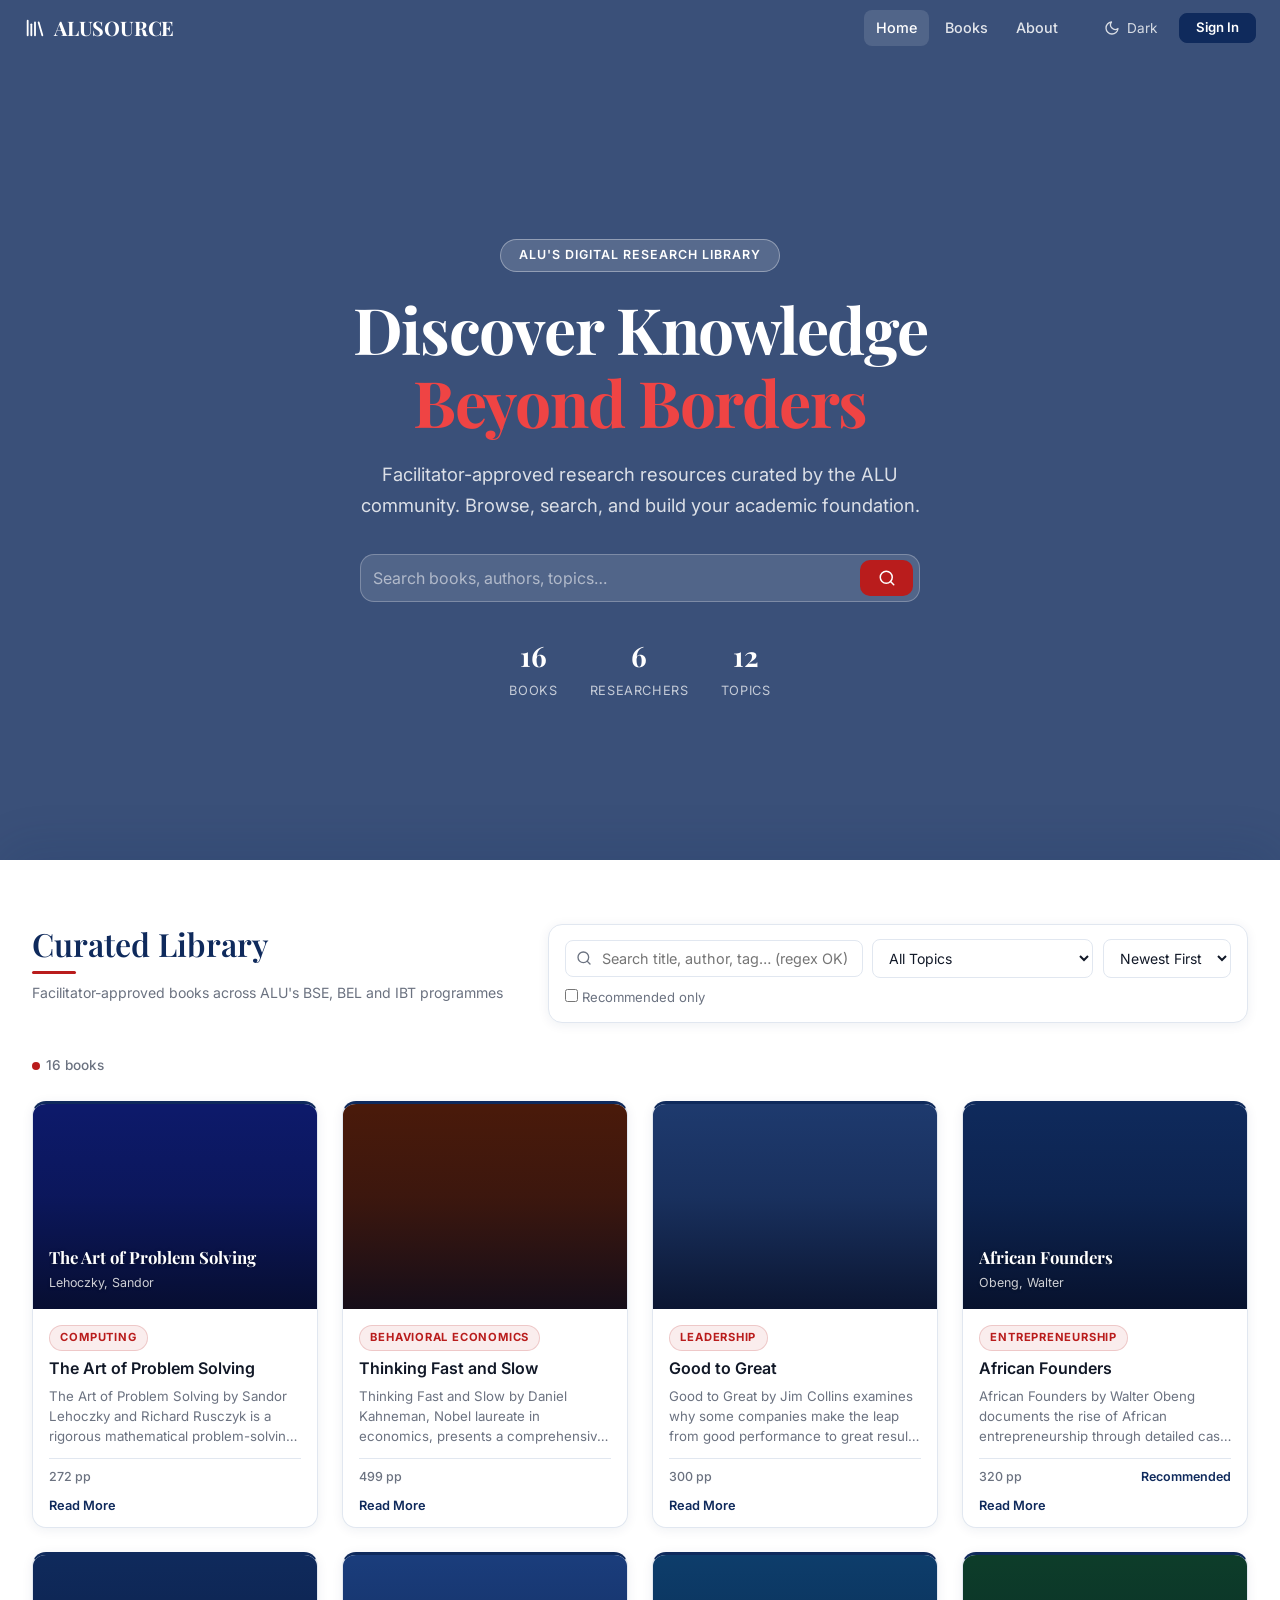
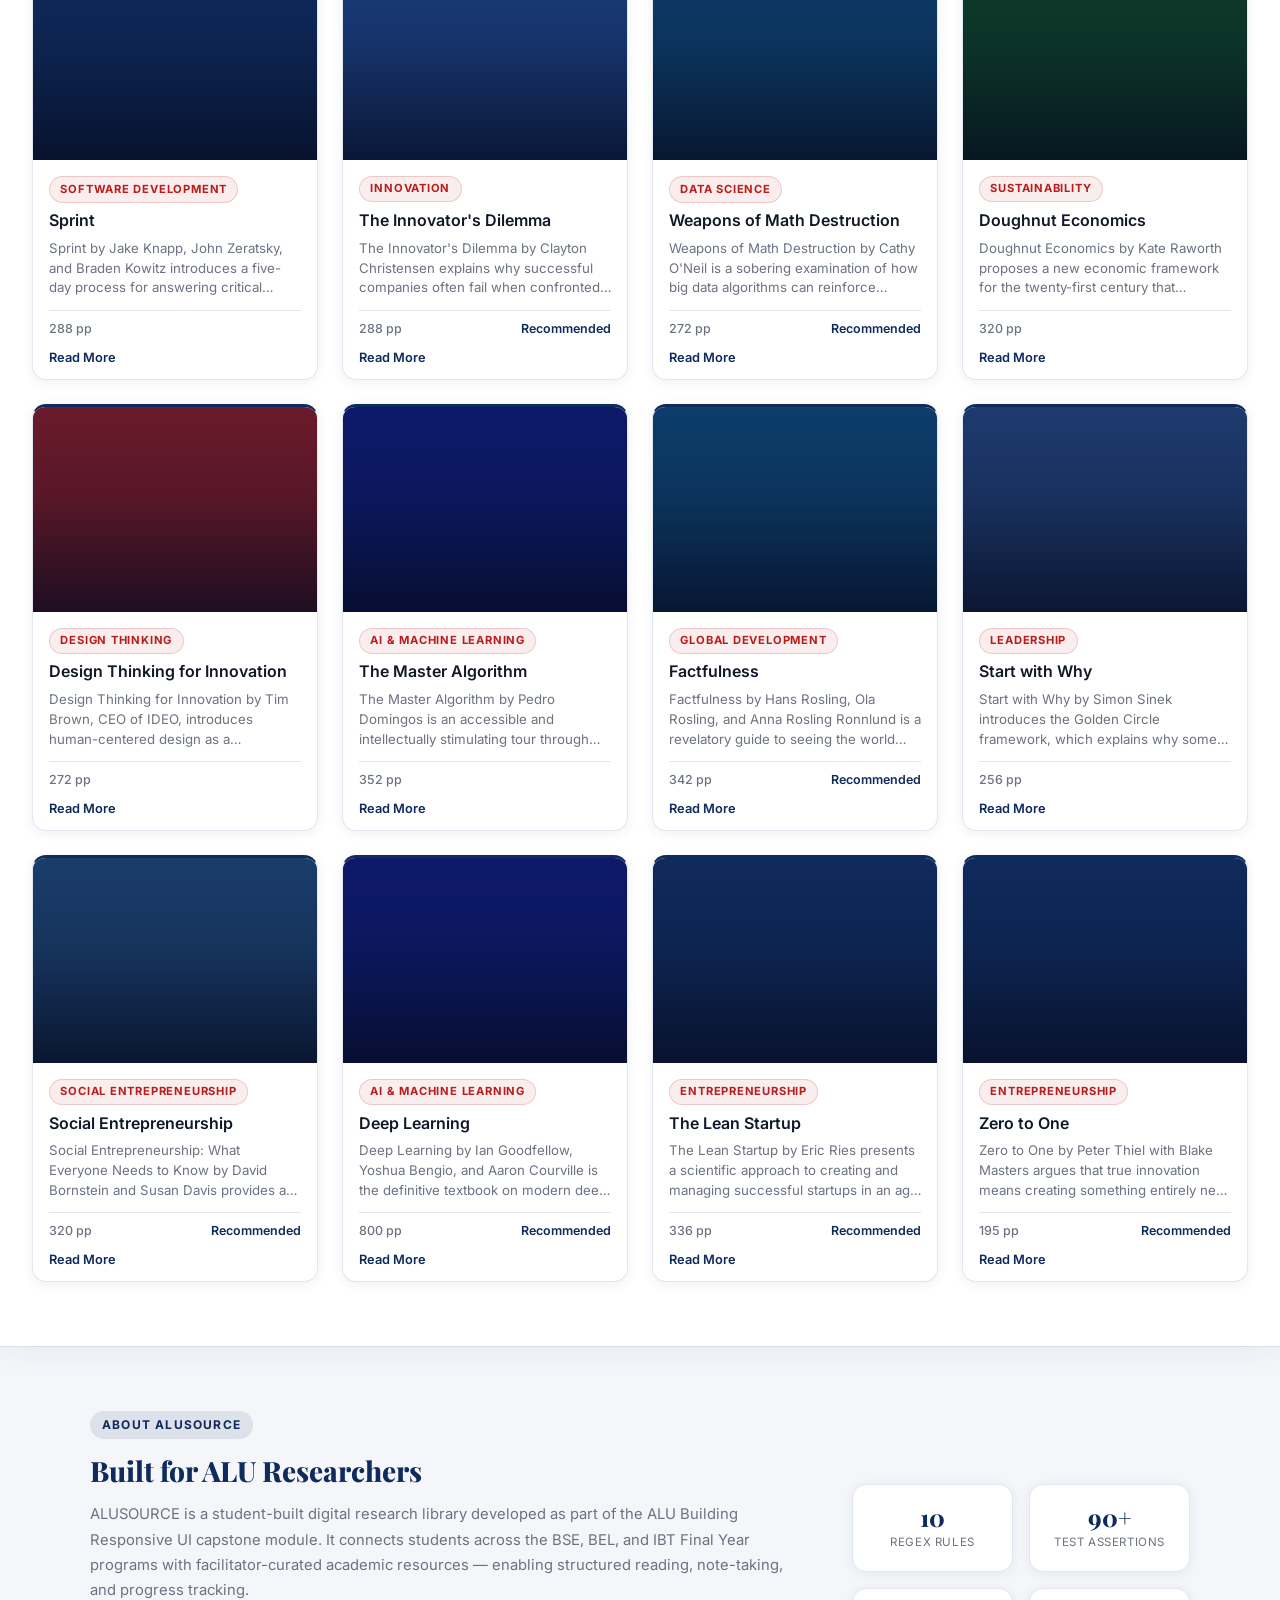
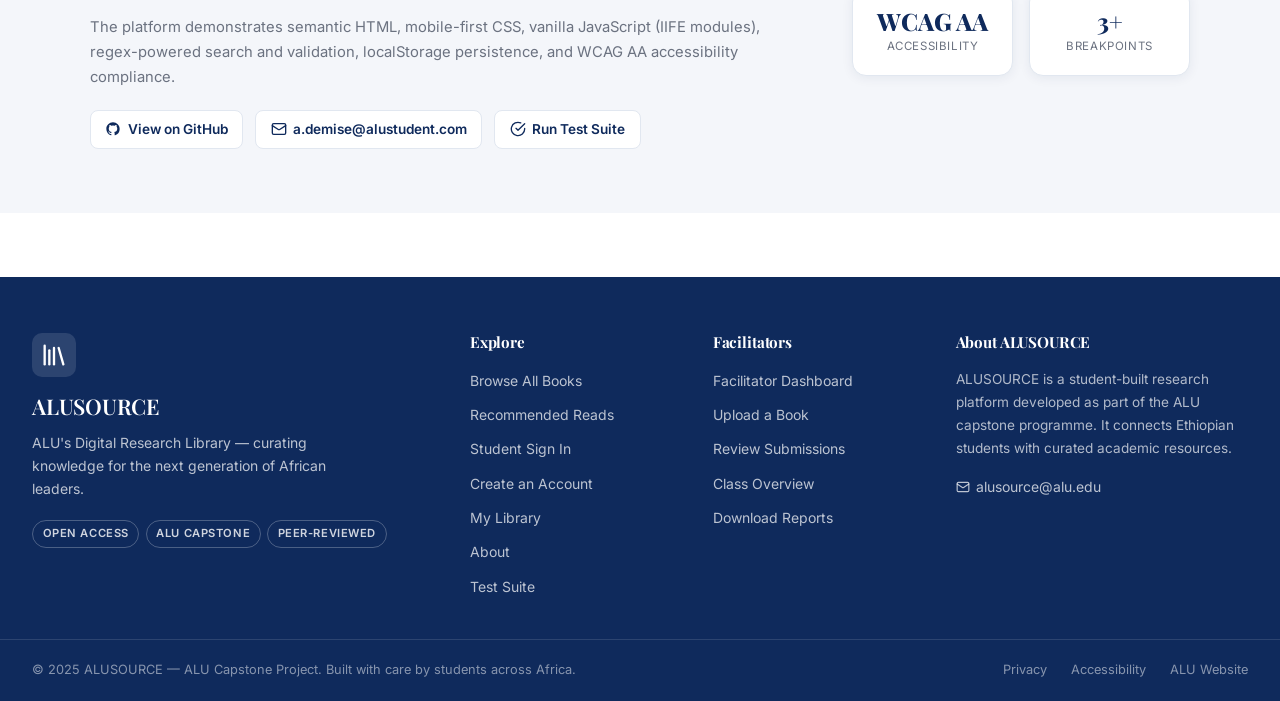
==== index.html @ d805df01 "Enhance catalog section and dashboard functionality - Updated catalog section with a new subtitle fo" ====
<!DOCTYPE html>
<html lang="en">
<head>
  <meta charset="UTF-8" />
  <meta name="viewport" content="width=device-width, initial-scale=1.0" />
  <title>ALUSOURCE — ALU's Digital Research Library</title>
  <meta name="description" content="Explore peer-reviewed and facilitator-approved research resources curated by ALU students." />
  <script>(function(){var t=localStorage.getItem('alu:theme')||'light';document.documentElement.setAttribute('data-theme',t);})()</script>
  <link rel="preconnect" href="https://fonts.googleapis.com" />
  <link rel="preconnect" href="https://fonts.gstatic.com" crossorigin />
  <link href="https://fonts.googleapis.com/css2?family=Inter:wght@400;500;600;700;800&family=Playfair+Display:wght@700;800&display=swap" rel="stylesheet" />
  <link rel="stylesheet" href="styles/main.css" />
</head>
<body>

  <a href="#main-content" class="skip-link">Skip to main content</a>
  <div role="status" aria-live="polite" aria-atomic="true" class="sr-only" id="live-polite"></div>

  <!-- ── Navigation ─────────────────────────────────────────── -->
  <nav class="site-nav site-nav--transparent" id="site-nav" aria-label="Main navigation">
    <a href="index.html" class="site-nav__logo" aria-label="ALUSOURCE home">
      <svg width="22" height="22" viewBox="0 0 24 24" fill="none" stroke="currentColor"
           stroke-width="2" stroke-linecap="round" stroke-linejoin="round" aria-hidden="true">
        <path d="m16 6 4 14"/><path d="M12 6v14"/><path d="M8 8v12"/><path d="M4 4v16"/>
      </svg>
      <span class="site-nav__logo-text">ALUSOURCE</span>
    </a>

    <div class="site-nav__links" id="nav-links">
      <a href="index.html" class="site-nav__link site-nav__link--active">Home</a>
      <a href="#catalog"   class="site-nav__link">Books</a>
      <a href="#about"     class="site-nav__link">About</a>
    </div>

    <div class="site-nav__cta" style="display:flex;align-items:center;gap:.75rem">
      <button class="theme-toggle" aria-label="Toggle theme" aria-pressed="false">
        <svg class="theme-toggle__icon" viewBox="0 0 24 24" fill="none" stroke="currentColor"
             stroke-width="2" stroke-linecap="round" stroke-linejoin="round" aria-hidden="true">
          <path d="M21 12.79A9 9 0 1 1 11.21 3 7 7 0 0 0 21 12.79z"/>
        </svg>
        <span class="theme-toggle__label">Dark</span>
      </button>
      <!-- Logged-out state -->
      <a href="login.html" class="btn btn--primary btn--sm" id="nav-signin-btn">Sign In</a>
      <!-- Logged-in state (hidden until session detected) -->
      <div class="nav-user-pill" id="nav-user-pill" hidden>
        <span class="nav-user-pill__avatar" id="nav-user-avatar" aria-hidden="true"></span>
        <span class="nav-user-pill__name" id="nav-user-name"></span>
        <a href="dashboard.html" class="btn btn--accent btn--sm">Dashboard</a>
      </div>
    </div>

    <button class="site-nav__hamburger" id="nav-toggle"
            aria-label="Toggle navigation" aria-expanded="false" aria-controls="nav-links">
      <span></span><span></span><span></span>
    </button>
  </nav>

  <!-- ── Hero ────────────────────────────────────────────────── -->
  <section class="hero"
           style="background-image:url('https://images.unsplash.com/photo-1481627834876-b7833e8f5570?auto=format&fit=crop&w=1920&q=80')"
           aria-labelledby="hero-title">
    <div class="hero__overlay"></div>
    <div class="hero__content">
      <span class="hero__badge">ALU's Digital Research Library</span>
      <h1 class="hero__title" id="hero-title">
        Discover Knowledge<br /><span>Beyond Borders</span>
      </h1>
      <p class="hero__subtitle">
        Facilitator-approved research resources curated by the ALU community.
        Browse, search, and build your academic foundation.
      </p>
      <div class="hero__search" role="search" aria-label="Search the library">
        <input type="text" class="hero__search-input" id="hero-search"
               placeholder="Search books, authors, topics…"
               autocomplete="off" aria-label="Search books" />
        <button class="hero__search-btn" id="hero-search-btn" type="button" aria-label="Submit search">
          <svg width="18" height="18" viewBox="0 0 24 24" fill="none" stroke="currentColor"
               stroke-width="2" stroke-linecap="round" stroke-linejoin="round" aria-hidden="true">
            <circle cx="11" cy="11" r="8"/><path d="m21 21-4.3-4.3"/>
          </svg>
        </button>
      </div>
      <div class="hero__stats" aria-live="polite">
        <div class="hero__stat"><strong id="hero-stat-books">—</strong><span>Books</span></div>
        <div class="hero__stat"><strong id="hero-stat-students">—</strong><span>Researchers</span></div>
        <div class="hero__stat"><strong id="hero-stat-tags">—</strong><span>Topics</span></div>
      </div>
    </div>
  </section>

  <!-- ── Catalog ─────────────────────────────────────────────── -->
  <main id="main-content">
    <section class="catalog-section" id="catalog" aria-labelledby="catalog-heading">

      <div class="catalog-controls">
        <div class="catalog-controls__heading">
          <h2 id="catalog-heading">Curated Library</h2>
          <p class="catalog-subtitle">Facilitator-approved books across ALU's BSE, BEL and IBT programmes</p>
        </div>
        <div class="filter-bar" role="search" aria-label="Filter and sort books">
          <div class="search-wrap">
            <span class="search-icon" aria-hidden="true">
              <svg viewBox="0 0 24 24" fill="none" stroke="currentColor" stroke-width="2"
                   stroke-linecap="round" stroke-linejoin="round">
                <circle cx="11" cy="11" r="8"/><path d="m21 21-4.3-4.3"/>
              </svg>
            </span>
            <label for="pub-search" class="sr-only">Search books (supports regex)</label>
            <input type="text" id="pub-search" class="search-input"
                   placeholder="Search title, author, tag… (regex OK)"
                   autocomplete="off" />
            <div class="search-options">
              <span class="search-hint" id="pub-search-hint" aria-live="polite"></span>
            </div>
          </div>

          <label for="pub-tag" class="sr-only">Filter by topic</label>
          <select id="pub-tag" class="filter-select">
            <option value="">All Topics</option>
          </select>

          <label for="pub-sort" class="sr-only">Sort by</label>
          <select id="pub-sort" class="filter-select">
            <option value="dateAdded-desc">Newest First</option>
            <option value="title-asc">Title A–Z</option>
            <option value="pages-desc">Most Pages</option>
          </select>

          <label class="toggle-label" style="font-size:.82rem;color:var(--text-muted);white-space:nowrap">
            <input type="checkbox" id="pub-rec-only" /> Recommended only
          </label>
        </div>
      </div>

      <p class="records-count" id="catalog-count" aria-live="polite">Loading…</p>

      <div class="catalog-grid" id="catalog-grid" role="list" aria-label="Book catalog"></div>

      <div class="empty-state" id="catalog-empty" hidden>
        <svg width="48" height="48" viewBox="0 0 24 24" fill="none" stroke="currentColor"
             stroke-width="1.5" stroke-linecap="round" stroke-linejoin="round" aria-hidden="true">
          <path d="m16 6 4 14"/><path d="M12 6v14"/><path d="M8 8v12"/><path d="M4 4v16"/>
        </svg>
        <h3>No books found</h3>
        <p>Try adjusting your search or clearing the filters.</p>
      </div>
    </section>

  </main>

  <!-- ── About Section ─────────────────────────────────────────── -->
  <section class="about-section" id="about" aria-labelledby="about-heading">
    <div class="about-section__inner">
      <div class="about-section__text">
        <span class="about-section__eyebrow">About ALUSOURCE</span>
        <h2 id="about-heading">Built for ALU Researchers</h2>
        <p>
          ALUSOURCE is a student-built digital research library developed as part of the
          ALU Building Responsive UI capstone module. It connects students across the BSE,
          BEL, and IBT Final Year programs with facilitator-curated academic resources —
          enabling structured reading, note-taking, and progress tracking.
        </p>
        <p>
          The platform demonstrates semantic HTML, mobile-first CSS, vanilla JavaScript
          (IIFE modules), regex-powered search and validation, localStorage persistence,
          and WCAG AA accessibility compliance.
        </p>
        <div class="about-section__links">
          <a href="https://github.com/akotet27/Summative-1" target="_blank" rel="noopener noreferrer" class="about-link">
            <svg width="16" height="16" viewBox="0 0 24 24" fill="currentColor" aria-hidden="true">
              <path d="M12 2C6.477 2 2 6.484 2 12.017c0 4.425 2.865 8.18 6.839 9.504.5.092.682-.217.682-.483 0-.237-.008-.868-.013-1.703-2.782.605-3.369-1.343-3.369-1.343-.454-1.158-1.11-1.466-1.11-1.466-.908-.62.069-.608.069-.608 1.003.07 1.531 1.032 1.531 1.032.892 1.53 2.341 1.088 2.91.832.092-.647.35-1.088.636-1.338-2.22-.253-4.555-1.113-4.555-4.951 0-1.093.39-1.988 1.029-2.688-.103-.253-.446-1.272.098-2.65 0 0 .84-.27 2.75 1.026A9.564 9.564 0 0 1 12 6.844a9.59 9.59 0 0 1 2.504.337c1.909-1.296 2.747-1.027 2.747-1.027.546 1.379.202 2.398.1 2.651.64.7 1.028 1.595 1.028 2.688 0 3.848-2.339 4.695-4.566 4.943.359.309.678.92.678 1.855 0 1.338-.012 2.419-.012 2.747 0 .268.18.58.688.482A10.02 10.02 0 0 0 22 12.017C22 6.484 17.522 2 12 2z"/>
            </svg>
            View on GitHub
          </a>
          <a href="mailto:a.demise@alustudent.com" class="about-link">
            <svg width="16" height="16" viewBox="0 0 24 24" fill="none" stroke="currentColor"
                 stroke-width="2" stroke-linecap="round" stroke-linejoin="round" aria-hidden="true">
              <rect width="20" height="16" x="2" y="4" rx="2"/>
              <path d="m22 7-8.97 5.7a1.94 1.94 0 0 1-2.06 0L2 7"/>
            </svg>
            a.demise@alustudent.com
          </a>
          <a href="tests.html" class="about-link">
            <svg width="16" height="16" viewBox="0 0 24 24" fill="none" stroke="currentColor"
                 stroke-width="2" stroke-linecap="round" stroke-linejoin="round" aria-hidden="true">
              <path d="M22 11.08V12a10 10 0 1 1-5.93-9.14"/><path d="m9 11 3 3L22 4"/>
            </svg>
            Run Test Suite
          </a>
        </div>
      </div>
      <div class="about-section__stats" aria-label="Project statistics">
        <div class="about-stat">
          <span class="about-stat__value">10</span>
          <span class="about-stat__label">Regex Rules</span>
        </div>
        <div class="about-stat">
          <span class="about-stat__value">90+</span>
          <span class="about-stat__label">Test Assertions</span>
        </div>
        <div class="about-stat">
          <span class="about-stat__value">WCAG AA</span>
          <span class="about-stat__label">Accessibility</span>
        </div>
        <div class="about-stat">
          <span class="about-stat__value">3+</span>
          <span class="about-stat__label">Breakpoints</span>
        </div>
      </div>
    </div>
  </section>

  <!-- ── Site Footer ─────────────────────────────────────────── -->
  <footer class="site-footer" aria-labelledby="footer-brand-name">
    <div class="site-footer__inner">

      <!-- Brand -->
      <div class="site-footer__brand">
        <div class="site-footer__logo" aria-hidden="true">
          <svg width="28" height="28" viewBox="0 0 24 24" fill="none" stroke="currentColor"
               stroke-width="2" stroke-linecap="round" stroke-linejoin="round">
            <path d="m16 6 4 14"/><path d="M12 6v14"/><path d="M8 8v12"/><path d="M4 4v16"/>
          </svg>
        </div>
        <strong class="site-footer__name" id="footer-brand-name">ALUSOURCE</strong>
        <p class="site-footer__tagline">
          ALU's Digital Research Library — curating knowledge for the next generation of African leaders.
        </p>
        <div class="site-footer__badges">
          <span class="footer-badge">Open Access</span>
          <span class="footer-badge">ALU Capstone</span>
          <span class="footer-badge">Peer-Reviewed</span>
        </div>
      </div>

      <!-- Explore -->
      <nav class="site-footer__col" aria-labelledby="footer-explore-heading">
        <h3 class="site-footer__col-heading" id="footer-explore-heading">Explore</h3>
        <ul class="site-footer__links" role="list">
          <li><a href="index.html#catalog">Browse All Books</a></li>
          <li><a href="index.html#catalog">Recommended Reads</a></li>
          <li><a href="login.html">Student Sign In</a></li>
          <li><a href="login.html#register">Create an Account</a></li>
          <li><a href="dashboard.html">My Library</a></li>
          <li><a href="#about">About</a></li>
          <li><a href="tests.html">Test Suite</a></li>
        </ul>
      </nav>

      <!-- For Facilitators -->
      <nav class="site-footer__col" aria-labelledby="footer-fac-heading">
        <h3 class="site-footer__col-heading" id="footer-fac-heading">Facilitators</h3>
        <ul class="site-footer__links" role="list">
          <li><a href="admin.html">Facilitator Dashboard</a></li>
          <li><a href="admin.html">Upload a Book</a></li>
          <li><a href="admin.html">Review Submissions</a></li>
          <li><a href="admin.html">Class Overview</a></li>
          <li><a href="admin.html">Download Reports</a></li>
        </ul>
      </nav>

      <!-- About -->
      <div class="site-footer__col">
        <h3 class="site-footer__col-heading">About ALUSOURCE</h3>
        <p class="site-footer__about">
          ALUSOURCE is a student-built research platform developed as part of the ALU capstone programme.
          It connects Ethiopian students with curated academic resources.
        </p>
        <address class="site-footer__contact">
          <a href="mailto:alusource@alu.edu" class="footer-contact-link">
            <svg width="14" height="14" viewBox="0 0 24 24" fill="none" stroke="currentColor"
                 stroke-width="2" stroke-linecap="round" stroke-linejoin="round" aria-hidden="true">
              <rect width="20" height="16" x="2" y="4" rx="2"/>
              <path d="m22 7-8.97 5.7a1.94 1.94 0 0 1-2.06 0L2 7"/>
            </svg>
            alusource@alu.edu
          </a>
        </address>
      </div>

    </div>

    <!-- Bottom bar -->
    <div class="site-footer__bottom">
      <p>&copy; 2025 ALUSOURCE &mdash; ALU Capstone Project. Built with care by students across Africa.</p>
      <div class="site-footer__bottom-links">
        <a href="#">Privacy</a>
        <a href="#">Accessibility</a>
        <a href="https://www.alueducation.com" target="_blank" rel="noopener noreferrer">ALU Website</a>
      </div>
    </div>
  </footer>

  <!-- ── Book Detail Modal ───────────────────────────────────── -->
  <div class="modal-overlay" id="book-modal" role="dialog" aria-modal="true"
       aria-labelledby="book-modal-title" hidden>
    <div class="modal modal--book book-modal">
      <button class="modal__close" id="book-modal-close" aria-label="Close book details">
        <svg width="18" height="18" viewBox="0 0 24 24" fill="none" stroke="currentColor"
             stroke-width="2" stroke-linecap="round" stroke-linejoin="round" aria-hidden="true">
          <path d="M18 6 6 18"/><path d="m6 6 12 12"/>
        </svg>
      </button>
      <div class="book-modal__cover" id="book-modal-cover">
        <div class="book-modal__cover-content">
          <span class="book-modal__tag"  id="book-modal-tag"></span>
          <h2 class="book-modal__title" id="book-modal-title"></h2>
          <p class="book-modal__author" id="book-modal-author"></p>
        </div>
      </div>
      <div class="book-modal__body">
        <div class="book-modal__meta" id="book-modal-meta"></div>
        <div class="book-modal__desc">
          <h3>About this Book</h3>
          <p id="book-modal-desc-text"></p>
        </div>
      </div>
      <div class="modal__actions">
        <a href="login.html" class="btn btn--primary" id="book-modal-cta">Sign in to read this book</a>
        <button class="btn btn--ghost" id="book-modal-close-btn">Close</button>
      </div>
    </div>
  </div>

  <script src="scripts/storage.js"></script>
  <script src="scripts/validators.js"></script>
  <script src="scripts/auth.js"></script>
  <script src="scripts/search.js"></script>
  <script src="scripts/app.js"></script>
  <script>
    if ('serviceWorker' in navigator) {
      navigator.serviceWorker.register('./sw.js').catch(function(){});
    }
    /* Nav solid-on-scroll */
    (function () {
      var nav  = document.getElementById('site-nav');
      var hero = document.querySelector('.hero');
      if (!nav || !hero) return;
      function onScroll() {
        if (hero.getBoundingClientRect().bottom <= 64) {
          nav.classList.replace('site-nav--transparent', 'site-nav--solid');
        } else {
          nav.classList.replace('site-nav--solid', 'site-nav--transparent');
        }
      }
      window.addEventListener('scroll', onScroll, { passive: true });
      onScroll();
    })();
    /* Mobile hamburger */
    (function () {
      var toggle = document.getElementById('nav-toggle');
      var links  = document.getElementById('nav-links');
      if (!toggle || !links) return;
      toggle.addEventListener('click', function () {
        var open = links.classList.toggle('is-open');
        toggle.setAttribute('aria-expanded', open ? 'true' : 'false');
      });
    })();
  </script>
</body>
</html>
---- styles/main.css ----
﻿/* ============================================================
   ALUSOURCE — ALU's Digital Research Library
   Primary: #0F2A5C (Navy Blue)  Accent: #B91C1C (Dark Red)
   Background: #FFFFFF (White)
   Fonts: Playfair Display + Inter (Google Fonts)
   Mobile-first | WCAG AA | IIFE JS pattern
   ============================================================ */

/* ── Variables ────────────────────────────────────────────── */
:root {
  --primary:       #0F2A5C;
  --primary-mid:   #1a3d7c;
  --primary-light: #2554A8;
  --accent:        #B91C1C;
  --accent-light:  #E53E3E;
  --red:           #DC2626;
  --red-l:         #FEF2F2;
  --red-d:         #7F1D1D;
  --green:         #0F2A5C;
  --green-l:       rgba(15,42,92,.08);
  --orange:        #D97706;
  --orange-l:      #FFFBEB;
  --blue:          #2563EB;
  --blue-l:        #EFF6FF;
  --bg:            #FFFFFF;
  --bg-card:       #FFFFFF;
  --bg-offset:     #F4F6FA;
  --text:          #111827;
  --text-muted:    #6B7280;
  --text-light:    #9CA3AF;
  --border:        #E1E7F0;
  --border-dark:   #BCC8DC;
  --shadow:        0 2px 12px rgba(15,42,92,.07);
  --shadow-md:     0 4px 24px rgba(15,42,92,.11);
  --shadow-lg:     0 8px 40px rgba(15,42,92,.16);
  --radius:        8px;
  --radius-lg:     14px;
  --radius-xl:     20px;
  --t:             200ms ease;
  --font-sans:     'Inter', system-ui, -apple-system, sans-serif;
  --font-serif:    'Playfair Display', Georgia, serif;
  --font-mono:     'JetBrains Mono', 'Courier New', monospace;
  --sidebar-w:     260px;
  --topbar-h:      56px;
}

/* ── Reset + Box Sizing ───────────────────────────────────── */
*, *::before, *::after {
  box-sizing: border-box;
  margin: 0;
  padding: 0;
}
html {
  scroll-behavior: smooth;
  -webkit-text-size-adjust: 100%;
  font-size: 16px;
}
body {
  font-family: var(--font-sans);
  background: var(--bg);
  color: var(--text);
  line-height: 1.6;
  min-height: 100vh;
}
img, svg { display: block; max-width: 100%; }
button { font-family: inherit; cursor: pointer; border: none; background: none; }
a { color: inherit; text-decoration: none; }
ul, ol { list-style: none; }
input, select, textarea { font-family: inherit; font-size: inherit; }
table { border-collapse: collapse; width: 100%; }

/* ── Base Typography ──────────────────────────────────────── */
h1, h2, h3, h4, h5, h6 {
  line-height: 1.25;
  font-weight: 600;
  color: var(--text);
}
.pub-page h1,
.pub-page h2 {
  font-family: var(--font-serif);
}
p { margin-bottom: 0; }
strong { font-weight: 600; }
code {
  font-family: var(--font-mono);
  font-size: .875em;
  background: var(--bg-offset);
  padding: .1em .35em;
  border-radius: 4px;
}

/* ── Accessibility ────────────────────────────────────────── */
.sr-only {
  position: absolute;
  width: 1px;
  height: 1px;
  padding: 0;
  margin: -1px;
  overflow: hidden;
  clip: rect(0,0,0,0);
  white-space: nowrap;
  border: 0;
}
.skip-link {
  position: absolute;
  top: -120%;
  left: 1rem;
  z-index: 9999;
  background: var(--primary);
  color: #fff;
  padding: .5rem 1.1rem;
  border-radius: var(--radius);
  font-weight: 600;
  font-size: .875rem;
  text-decoration: none;
  transition: top var(--t);
}
.skip-link:focus { top: 1rem; outline: 3px solid var(--accent); outline-offset: 2px; }
:focus-visible {
  outline: 2.5px solid var(--accent);
  outline-offset: 3px;
  border-radius: 3px;
}
[aria-live] { speak: literal-punctuation; }

/* ── Mark / highlight ─────────────────────────────────────── */
mark {
  background: #FFF176;
  color: var(--text);
  border-radius: 2px;
  padding: 0 2px;
}
[hidden] { display: none !important; }

/* ═══════════════════════════════════════════════════════════
   SITE NAV (public pages)
   ═══════════════════════════════════════════════════════════ */
.site-nav {
  position: fixed;
  top: 0;
  left: 0;
  right: 0;
  z-index: 200;
  display: flex;
  align-items: center;
  gap: 1rem;
  padding: 0 1.5rem;
  height: var(--topbar-h);
  transition: background var(--t), box-shadow var(--t);
}
.site-nav--transparent {
  background: transparent;
}
.site-nav--solid {
  background: #fff;
  box-shadow: 0 1px 0 var(--border), var(--shadow);
}
/* When solid (over white content), links flip to dark */
.site-nav--solid .site-nav__logo { color: var(--primary); }
.site-nav--solid .site-nav__link { color: var(--text-muted); }
.site-nav--solid .site-nav__link:hover,
.site-nav--solid .site-nav__link--active { color: var(--primary); background: rgba(15,42,92,.06); }
.site-nav--solid .theme-toggle { color: var(--text-muted); }
.site-nav--solid .theme-toggle:hover { color: var(--text); background: var(--bg-offset); }
.site-nav--solid .site-nav__hamburger { background: var(--bg-offset); }
.site-nav--solid .site-nav__hamburger span { background: var(--primary); }
.site-nav--solid .nav-user-pill__name { color: var(--text); }
.site-nav--solid .nav-user-pill__avatar { background: rgba(15,42,92,.1); color: var(--primary); }
.site-nav__logo {
  display: flex;
  align-items: center;
  gap: .5rem;
  color: #fff;
  font-weight: 700;
  font-size: 1.25rem;
  font-family: var(--font-serif);
  text-decoration: none;
  flex-shrink: 0;
}
.site-nav__logo-text { letter-spacing: -.01em; }
.site-nav__links {
  display: none;
  align-items: center;
  gap: .25rem;
  margin-left: auto;
}
.site-nav__link {
  color: rgba(255,255,255,.85);
  font-size: .9rem;
  font-weight: 500;
  padding: .4rem .75rem;
  border-radius: var(--radius);
  transition: color var(--t), background var(--t);
}
.site-nav__link:hover,
.site-nav__link--active {
  color: #fff;
  background: rgba(255,255,255,.12);
}
.site-nav__cta { margin-left: auto; }
.site-nav__links + .site-nav__cta { margin-left: .5rem; }

/* Logged-in user pill in site nav */
.nav-user-pill {
  display: flex;
  align-items: center;
  gap: .5rem;
}
.nav-user-pill__avatar {
  width: 30px;
  height: 30px;
  border-radius: 50%;
  background: rgba(255,255,255,.2);
  color: #fff;
  display: flex;
  align-items: center;
  justify-content: center;
  font-size: .7rem;
  font-weight: 700;
  letter-spacing: .03em;
  flex-shrink: 0;
}
.nav-user-pill__name {
  font-size: .82rem;
  color: #fff;
  font-weight: 500;
  max-width: 120px;
  overflow: hidden;
  text-overflow: ellipsis;
  white-space: nowrap;
}
/* When nav is transparent over hero, names need to be white; when solid they already are */
.site-nav--solid .nav-user-pill__name { color: #fff; }
.site-nav__hamburger {
  display: flex;
  flex-direction: column;
  justify-content: center;
  gap: 5px;
  width: 36px;
  height: 36px;
  padding: 6px;
  background: rgba(255,255,255,.15);
  border-radius: var(--radius);
  border: none;
  cursor: pointer;
  margin-left: auto;
  transition: background var(--t);
}
.site-nav__hamburger span {
  display: block;
  height: 2px;
  background: #fff;
  border-radius: 2px;
  transition: transform var(--t), opacity var(--t);
}
.site-nav__hamburger[aria-expanded="true"] span:nth-child(1) { transform: translateY(7px) rotate(45deg); }
.site-nav__hamburger[aria-expanded="true"] span:nth-child(2) { opacity: 0; }
.site-nav__hamburger[aria-expanded="true"] span:nth-child(3) { transform: translateY(-7px) rotate(-45deg); }

@media (min-width: 768px) {
  .site-nav__links { display: flex; }
  .site-nav__hamburger { display: none; }
}

/* Mobile nav open state */
.site-nav__links.is-open {
  display: flex;
  flex-direction: column;
  position: fixed;
  top: var(--topbar-h);
  left: 0;
  right: 0;
  background: #fff;
  padding: 1rem 1.5rem;
  box-shadow: var(--shadow-md);
  z-index: 190;
  border-top: 1px solid var(--border);
}
.site-nav__links.is-open .site-nav__link {
  color: var(--text);
}
.site-nav__links.is-open .site-nav__link:hover,
.site-nav__links.is-open .site-nav__link--active {
  color: var(--primary);
  background: rgba(15,42,92,.06);
}

/* ── Theme toggle (shared) ─────────────────────────────────── */
.theme-toggle {
  display: flex;
  align-items: center;
  gap: .4rem;
  color: rgba(255,255,255,.8);
  font-size: .85rem;
  padding: .35rem .65rem;
  border-radius: var(--radius);
  transition: color var(--t), background var(--t);
  cursor: pointer;
}
.theme-toggle:hover { color: #fff; background: rgba(255,255,255,.12); }
.theme-toggle__icon { width: 16px; height: 16px; flex-shrink: 0; }

/* ═══════════════════════════════════════════════════════════
   HERO SECTION
   ═══════════════════════════════════════════════════════════ */
.hero {
  position: relative;
  min-height: 100svh;
  min-height: 100vh;
  display: flex;
  align-items: center;
  justify-content: center;
  background-size: cover;
  background-position: center;
  background-repeat: no-repeat;
  padding: calc(var(--topbar-h) + 2rem) 1rem 3rem;
  overflow: hidden;
}
@media (min-width: 640px) { .hero { padding: calc(var(--topbar-h) + 3rem) 1.5rem 4rem; } }
.hero__overlay {
  position: absolute;
  inset: 0;
  background: rgba(15,42,92,0.82);
  z-index: 1;
}
.hero__content {
  position: relative;
  z-index: 2;
  text-align: center;
  max-width: 720px;
  width: 100%;
  animation: fadeUp .7s ease both;
}
.hero__badge {
  display: inline-block;
  background: rgba(255,255,255,.15);
  border: 1px solid rgba(255,255,255,.35);
  color: #fff;
  font-size: .78rem;
  font-weight: 600;
  letter-spacing: .08em;
  text-transform: uppercase;
  padding: .35rem 1.1rem;
  border-radius: 100px;
  margin-bottom: 1.25rem;
  backdrop-filter: blur(4px);
}
.hero__title {
  font-family: var(--font-serif);
  font-size: clamp(2.25rem, 6vw, 4rem);
  font-weight: 700;
  color: #fff;
  line-height: 1.15;
  margin-bottom: 1.25rem;
  letter-spacing: -.02em;
}
.hero__subtitle {
  color: rgba(255,255,255,.82);
  font-size: clamp(.95rem, 2vw, 1.15rem);
  max-width: 560px;
  margin: 0 auto 2rem;
  line-height: 1.7;
}
.hero__title span { color: #EF4444; }
.hero__search {
  display: flex;
  gap: .5rem;
  max-width: 560px;
  margin: 0 auto 2rem;
  background: rgba(255,255,255,.12);
  border: 1px solid rgba(255,255,255,.25);
  border-radius: var(--radius-lg);
  padding: .35rem .35rem .35rem .75rem;
  backdrop-filter: blur(8px);
}
.hero__search-input {
  flex: 1;
  border: none;
  background: transparent;
  color: #fff;
  font-size: 1rem;
  outline: none;
  min-width: 0;
}
.hero__search-input::placeholder { color: rgba(255,255,255,.55); }
.hero__search-btn {
  flex-shrink: 0;
  display: flex;
  align-items: center;
  gap: .4rem;
  white-space: nowrap;
  background: var(--accent);
  color: #fff;
  border: none;
  border-radius: calc(var(--radius-lg) - 4px);
  padding: .55rem 1.1rem;
  font-size: .9rem;
  font-weight: 600;
  cursor: pointer;
  transition: background var(--t);
}
.hero__search-btn:hover { background: var(--accent-light); }
.hero__stats {
  display: flex;
  justify-content: center;
  gap: 2rem;
  flex-wrap: wrap;
}
.hero__stat {
  display: flex;
  flex-direction: column;
  align-items: center;
  gap: .1rem;
}
.hero__stat strong {
  font-family: var(--font-serif);
  font-size: 1.75rem;
  color: #fff;
  font-weight: 700;
}
.hero__stat span {
  font-size: .8rem;
  color: rgba(255,255,255,.7);
  text-transform: uppercase;
  letter-spacing: .05em;
}

/* ═══════════════════════════════════════════════════════════
   CATALOG SECTION
   ═══════════════════════════════════════════════════════════ */

/* Full-width wrapper lifts over hero */
#main-content {
  position: relative;
  z-index: 3;
  background: var(--bg);
  border-radius: 1.75rem 1.75rem 0 0;
  margin-top: -2.5rem;
  box-shadow: 0 -12px 48px rgba(15,42,92,.14);
}

.catalog-section {
  padding: 2.5rem 1rem;
  max-width: 1280px;
  margin: 0 auto;
  background: var(--bg);
}
@media (min-width: 640px) { .catalog-section { padding: 3rem 1.5rem; } }
@media (min-width: 1024px) { .catalog-section { padding: 4rem 2rem; } }

.catalog-controls {
  display: flex;
  flex-direction: column;
  gap: 1.5rem;
  margin-bottom: 2rem;
}
.catalog-controls__heading { flex-shrink: 0; }
.catalog-controls h2 {
  font-family: var(--font-serif);
  font-size: clamp(1.5rem, 4vw, 2rem);
  color: var(--primary);
  position: relative;
  padding-bottom: .6rem;
}
.catalog-controls h2::after {
  content: '';
  position: absolute;
  bottom: 0;
  left: 0;
  width: 2.75rem;
  height: 3px;
  background: var(--accent);
  border-radius: 2px;
}
.catalog-subtitle {
  font-size: .88rem;
  color: var(--text-muted);
  margin-top: .5rem;
  line-height: 1.5;
}
@media (min-width: 900px) {
  .catalog-controls {
    flex-direction: row;
    align-items: flex-start;
    justify-content: space-between;
    flex-wrap: wrap;
  }
  .catalog-controls .filter-bar {
    flex: 1;
    max-width: 700px;
  }
}
.records-count {
  font-size: .85rem;
  color: var(--text-muted);
  margin-bottom: 1.5rem;
  font-weight: 500;
}
.records-count::before {
  content: '';
  display: inline-block;
  width: 8px;
  height: 8px;
  border-radius: 50%;
  background: var(--accent);
  margin-right: .4rem;
  vertical-align: middle;
}

.catalog-grid {
  display: grid;
  grid-template-columns: 1fr;
  gap: 1.25rem;
}
@media (min-width: 480px) {
  .catalog-grid { grid-template-columns: repeat(2, 1fr); gap: 1.25rem; }
}
@media (min-width: 768px) {
  .catalog-grid { grid-template-columns: repeat(3, 1fr); gap: 1.5rem; }
}
@media (min-width: 1200px) {
  .catalog-grid { grid-template-columns: repeat(4, 1fr); gap: 1.5rem; }
}

.empty-state {
  text-align: center;
  padding: 3rem 1rem;
  color: var(--text-muted);
}
.empty-state svg { margin: 0 auto 1rem; opacity: .4; }
.empty-state h3 { font-size: 1.1rem; margin-bottom: .4rem; }
.empty-state p { font-size: .9rem; }

/* ── Filter bar ─────────────────────────────────────────────── */
.filter-bar {
  display: flex;
  flex-wrap: wrap;
  gap: .6rem;
  align-items: center;
  width: 100%;
  background: var(--bg-card);
  border: 1.5px solid var(--border);
  border-radius: var(--radius-lg);
  padding: .875rem 1rem;
  box-shadow: var(--shadow);
}
@media (max-width: 640px) {
  .filter-bar { flex-direction: column; align-items: stretch; }
  .filter-bar .search-wrap,
  .filter-bar .filter-select,
  .filter-bar .toggle-label { width: 100%; }
}
.search-wrap {
  position: relative;
  display: flex;
  align-items: center;
  flex: 1;
  min-width: 180px;
}
.search-icon {
  position: absolute;
  left: .7rem;
  width: 16px;
  height: 16px;
  color: var(--text-muted);
  pointer-events: none;
  flex-shrink: 0;
}
.search-input {
  width: 100%;
  padding: .55rem .75rem .55rem 2.25rem;
  border: 1.5px solid var(--border);
  border-radius: var(--radius);
  background: var(--bg-card);
  color: var(--text);
  font-size: .9rem;
  transition: border-color var(--t), box-shadow var(--t);
  min-width: 0;
}
.search-input:focus {
  outline: none;
  border-color: var(--primary);
  box-shadow: 0 0 0 3px rgba(15,42,92,.12);
}
.filter-select {
  padding: .55rem .75rem;
  border: 1.5px solid var(--border);
  border-radius: var(--radius);
  background: var(--bg-card);
  color: var(--text);
  font-size: .875rem;
  cursor: pointer;
  transition: border-color var(--t);
}
.filter-select:focus {
  outline: none;
  border-color: var(--primary);
  box-shadow: 0 0 0 3px rgba(15,42,92,.12);
}

/* ═══════════════════════════════════════════════════════════
   BOOK CARD
   ═══════════════════════════════════════════════════════════ */
.book-card {
  background: var(--bg-card);
  border-radius: var(--radius-lg);
  overflow: hidden;
  box-shadow: var(--shadow);
  border: 1px solid var(--border);
  border-top: 3px solid var(--primary);
  transition: transform var(--t), box-shadow var(--t), border-top-color var(--t);
  display: flex;
  flex-direction: column;
  cursor: pointer;
  position: relative;
  animation: fadeUp .5s ease both;
}
.book-card:hover {
  transform: translateY(-5px);
  box-shadow: var(--shadow-md);
  border-top-color: var(--accent);
}
.book-card:focus-within { outline: 2px solid var(--accent); outline-offset: 2px; }

/* Staggered animation delays */
.book-card:nth-child(1) { animation-delay: 0ms; }
.book-card:nth-child(2) { animation-delay: 60ms; }
.book-card:nth-child(3) { animation-delay: 120ms; }
.book-card:nth-child(4) { animation-delay: 180ms; }
.book-card:nth-child(5) { animation-delay: 240ms; }
.book-card:nth-child(6) { animation-delay: 300ms; }
.book-card:nth-child(7) { animation-delay: 360ms; }
.book-card:nth-child(8) { animation-delay: 420ms; }

.book-card__cover {
  height: 205px;
  position: relative;
  overflow: hidden;
  display: flex;
  flex-direction: column;
  justify-content: flex-end;
  padding: 1rem;
}
.book-card__cover::before {
  content: '';
  position: absolute;
  inset: 0;
  background: linear-gradient(
    to top,
    rgba(5,10,30,.75) 0%,
    rgba(5,10,30,.2) 55%,
    transparent 100%
  );
}
.book-card__cover-title {
  position: relative;
  z-index: 1;
  font-family: var(--font-serif);
  font-size: 1.05rem;
  font-weight: 700;
  color: #fff;
  line-height: 1.3;
  text-shadow: 0 1px 4px rgba(0,0,0,.4);
  margin-bottom: .25rem;
  display: -webkit-box;
  -webkit-line-clamp: 2;
  -webkit-box-orient: vertical;
  overflow: hidden;
}
.book-card__cover-author {
  position: relative;
  z-index: 1;
  font-size: .78rem;
  color: rgba(255,255,255,.8);
  text-shadow: 0 1px 3px rgba(0,0,0,.3);
}
.book-card__body {
  padding: 1rem 1rem .875rem;
  flex: 1;
  display: flex;
  flex-direction: column;
  gap: .45rem;
}
.book-card__tag {
  display: inline-block;
  font-size: .7rem;
  font-weight: 700;
  text-transform: uppercase;
  letter-spacing: .07em;
  color: var(--accent);
  background: rgba(185,28,28,.08);
  border: 1px solid rgba(185,28,28,.18);
  padding: .2rem .65rem;
  border-radius: 100px;
  align-self: flex-start;
}
.book-card__title {
  font-size: 1rem;
  font-weight: 600;
  color: var(--text);
  line-height: 1.35;
  display: -webkit-box;
  -webkit-line-clamp: 2;
  -webkit-box-orient: vertical;
  overflow: hidden;
}
.book-card__desc {
  font-size: .83rem;
  color: var(--text-muted);
  line-height: 1.5;
  flex: 1;
  display: -webkit-box;
  -webkit-line-clamp: 3;
  -webkit-box-orient: vertical;
  overflow: hidden;
}
.book-card__meta {
  display: flex;
  align-items: center;
  justify-content: space-between;
  font-size: .78rem;
  color: var(--text-muted);
  margin-top: .25rem;
  padding-top: .5rem;
  border-top: 1px solid var(--border);
}
.book-card__pages { font-weight: 500; }
.book-card__read-more {
  font-size: .8rem;
  font-weight: 600;
  color: var(--primary);
  background: none;
  border: none;
  cursor: pointer;
  padding: 0;
  transition: color var(--t);
}
.book-card__read-more:hover { color: var(--accent); }

/* Pending overlay */
.book-card--pending::after {
  content: 'Pending Approval';
  position: absolute;
  inset: 0;
  background: rgba(255,255,255,.9);
  display: flex;
  align-items: center;
  justify-content: center;
  font-size: .85rem;
  font-weight: 600;
  color: var(--orange);
  border-radius: var(--radius-lg);
}

/* ═══════════════════════════════════════════════════════════
   BUTTONS
   ═══════════════════════════════════════════════════════════ */
.btn {
  display: inline-flex;
  align-items: center;
  justify-content: center;
  gap: .4rem;
  padding: .6rem 1.25rem;
  border-radius: var(--radius);
  font-size: .9rem;
  font-weight: 600;
  line-height: 1;
  cursor: pointer;
  transition: background var(--t), color var(--t), border-color var(--t), box-shadow var(--t), transform var(--t);
  border: 1.5px solid transparent;
  white-space: nowrap;
  text-decoration: none;
}
.btn:active { transform: scale(.97); }
.btn:focus-visible { outline: 2px solid var(--accent); outline-offset: 2px; }
.btn svg { flex-shrink: 0; }

.btn--primary {
  background: var(--primary);
  color: #fff;
  border-color: var(--primary);
}
.btn--primary:hover { background: var(--primary-mid); border-color: var(--primary-mid); }

.btn--accent {
  background: var(--accent);
  color: #fff;
  border-color: var(--accent);
}
.btn--accent:hover { background: var(--accent-light); border-color: var(--accent-light); }

.btn--secondary {
  background: var(--primary);
  color: #fff;
  border-color: var(--primary);
}
.btn--secondary:hover { background: var(--primary-mid); border-color: var(--primary-mid); }

.btn--outline {
  background: transparent;
  color: var(--primary);
  border-color: var(--primary);
}
.btn--outline:hover { background: rgba(15,42,92,.06); }

.btn--ghost {
  background: transparent;
  color: var(--text-muted);
  border-color: transparent;
}
.btn--ghost:hover { background: var(--bg-offset); color: var(--text); }

.btn--danger {
  background: var(--red);
  color: #fff;
  border-color: var(--red);
}
.btn--danger:hover { background: var(--red-d); border-color: var(--red-d); }

.btn--sm {
  padding: .45rem 1rem;
  font-size: .825rem;
}
.btn--xs {
  padding: .3rem .65rem;
  font-size: .78rem;
  border-radius: 6px;
}

/* Password toggle */
.pw-toggle {
  position: absolute;
  right: .65rem;
  top: 50%;
  transform: translateY(-50%);
  color: var(--text-muted);
  background: none;
  border: none;
  cursor: pointer;
  padding: .25rem;
  display: flex;
  align-items: center;
  transition: color var(--t);
}
.pw-toggle:hover { color: var(--text); }

/* ═══════════════════════════════════════════════════════════
   FORMS
   ═══════════════════════════════════════════════════════════ */
.form-group {
  display: flex;
  flex-direction: column;
  gap: .3rem;
  margin-bottom: 1.1rem;
}
.form-label {
  font-size: .875rem;
  font-weight: 500;
  color: var(--text);
}
.optional {
  color: var(--text-muted);
  font-size: .82em;
  font-weight: 400;
}
.required {
  color: var(--red);
  margin-left: .15rem;
}
.form-input {
  width: 100%;
  padding: .6rem .85rem;
  border: 1.5px solid var(--border);
  border-radius: var(--radius);
  background: var(--bg-card);
  color: var(--text);
  font-size: .9rem;
  transition: border-color var(--t), box-shadow var(--t);
  line-height: 1.5;
}
.form-input:focus {
  outline: none;
  border-color: var(--primary);
  box-shadow: 0 0 0 3px rgba(15,42,92,.12);
}
.form-input.invalid {
  border-color: var(--red);
  box-shadow: 0 0 0 3px rgba(220,38,38,.1);
}
.form-input.valid {
  border-color: var(--primary-light);
  box-shadow: 0 0 0 3px rgba(15,42,92,.1);
}
.form-input[aria-invalid="true"] {
  border-color: var(--red);
}
.form-select { cursor: pointer; }
.form-textarea {
  resize: vertical;
  min-height: 100px;
  line-height: 1.6;
}
.form-error {
  font-size: .8rem;
  color: var(--red);
  font-weight: 500;
  min-height: 1.1rem;
}
.form-hint {
  font-size: .8rem;
  color: var(--text-muted);
}
.form-row {
  display: grid;
  grid-template-columns: 1fr;
  gap: 0;
}
@media (min-width: 560px) {
  .form-row { grid-template-columns: 1fr 1fr; gap: 0 1rem; }
}

/* ═══════════════════════════════════════════════════════════
   MODALS
   ═══════════════════════════════════════════════════════════ */
.modal-overlay {
  position: fixed;
  inset: 0;
  z-index: 500;
  background: rgba(0, 0, 0, .55);
  display: flex;
  align-items: center;
  justify-content: center;
  padding: 1rem;
  overflow-y: auto;
  animation: fadeIn .18s ease;
}
.modal {
  background: var(--bg-card);
  border-radius: var(--radius-lg);
  box-shadow: var(--shadow-lg);
  width: 100%;
  max-width: 560px;
  position: relative;
  max-height: 90vh;
  overflow-y: auto;
  animation: fadeUp .22s ease;
}
.modal--book { max-width: 640px; }
.modal__close {
  position: absolute;
  top: .75rem;
  right: .75rem;
  z-index: 10;
  width: 32px;
  height: 32px;
  display: flex;
  align-items: center;
  justify-content: center;
  border-radius: 50%;
  background: rgba(0,0,0,.1);
  color: #fff;
  transition: background var(--t);
  cursor: pointer;
  border: none;
}
.modal__close:hover { background: rgba(0,0,0,.25); }
.modal__title {
  padding: 1.25rem 1.5rem .5rem;
  font-size: 1.1rem;
  font-weight: 700;
  border-bottom: 1px solid var(--border);
  padding-bottom: 1rem;
}
.modal__body {
  padding: 1.25rem 1.5rem;
}
.modal__actions {
  display: flex;
  gap: .75rem;
  padding: 1rem 1.5rem;
  border-top: 1px solid var(--border);
  flex-wrap: wrap;
}

/* ── Book detail modal ──────────────────────────────────────── */
.book-modal { overflow: hidden; display: flex; flex-direction: column; max-height: 90vh; }
.book-modal__cover {
  min-height: 200px;
  display: flex;
  align-items: flex-end;
  padding: 1.5rem;
  position: relative;
  overflow: hidden;
  flex-shrink: 0;
}
.book-modal__cover::before {
  content: '';
  position: absolute;
  inset: 0;
  background: linear-gradient(to top, rgba(0,0,0,.65) 0%, rgba(0,0,0,.1) 60%, transparent 100%);
}
.book-modal__cover-content {
  position: relative;
  z-index: 1;
}
.book-modal__tag {
  display: inline-block;
  font-size: .72rem;
  font-weight: 700;
  letter-spacing: .06em;
  text-transform: uppercase;
  color: var(--accent-light);
  background: rgba(185,28,28,.1);
  border: 1px solid rgba(185,28,28,.2);
  padding: .2rem .7rem;
  border-radius: 100px;
  margin-bottom: .65rem;
}
.book-modal__title {
  font-family: var(--font-serif);
  font-size: 1.5rem;
  font-weight: 700;
  color: #fff;
  text-shadow: 0 1px 6px rgba(0,0,0,.4);
  line-height: 1.2;
  margin-bottom: .35rem;
}
.book-modal__author {
  color: rgba(255,255,255,.8);
  font-size: .9rem;
}
.book-modal__body {
  padding: 1.25rem 1.5rem;
  overflow-y: auto;
  flex: 1;
}
.book-modal__meta {
  display: flex;
  flex-wrap: wrap;
  gap: .5rem;
  margin-bottom: 1.25rem;
  font-size: .83rem;
  color: var(--text-muted);
}
.book-modal__meta span {
  background: var(--bg-offset);
  padding: .25rem .65rem;
  border-radius: 100px;
}
.book-modal__desc { margin-bottom: 1rem; }
.book-modal__desc h3 {
  font-size: .875rem;
  font-weight: 600;
  text-transform: uppercase;
  letter-spacing: .05em;
  color: var(--text-muted);
  margin-bottom: .5rem;
}
.book-modal__desc p {
  font-size: .9rem;
  color: var(--text);
  line-height: 1.7;
}

/* ═══════════════════════════════════════════════════════════
   AUTH LAYOUT
   ═══════════════════════════════════════════════════════════ */
.auth-page { background: var(--bg); }
.auth-layout {
  display: grid;
  grid-template-columns: 1fr;
  min-height: 100vh;
}
@media (min-width: 768px) {
  .auth-layout { grid-template-columns: 2fr 3fr; }
}
.auth-brand {
  background: var(--primary);
  padding: 3rem 2.5rem;
  display: flex;
  flex-direction: column;
  align-items: flex-start;
  justify-content: center;
  gap: 1.25rem;
  position: relative;
  overflow: hidden;
}
.auth-brand::before {
  content: '';
  position: absolute;
  top: -80px;
  right: -80px;
  width: 280px;
  height: 280px;
  background: rgba(255,255,255,.1);
  border-radius: 50%;
  pointer-events: none;
}
.auth-brand::after {
  content: '';
  position: absolute;
  bottom: -60px;
  left: -60px;
  width: 200px;
  height: 200px;
  background: rgba(61,170,133,.12);
  border-radius: 50%;
  pointer-events: none;
}
.auth-brand__logo {
  width: 72px;
  height: 72px;
  border-radius: 50%;
  background: var(--accent);
  color: var(--primary);
  font-family: var(--font-serif);
  font-size: 1.6rem;
  font-weight: 700;
  display: flex;
  align-items: center;
  justify-content: center;
  letter-spacing: -.03em;
  box-shadow: 0 4px 16px rgba(0,0,0,.25);
  position: relative;
  z-index: 1;
}
.auth-brand__name {
  font-family: var(--font-serif);
  font-size: 2rem;
  font-weight: 700;
  color: #fff;
  letter-spacing: -.02em;
  position: relative;
  z-index: 1;
}
.auth-brand__tagline {
  color: rgba(255,255,255,.7);
  font-size: .95rem;
  position: relative;
  z-index: 1;
}
.auth-features {
  display: flex;
  flex-direction: column;
  gap: .75rem;
  position: relative;
  z-index: 1;
}
.auth-features li {
  display: flex;
  align-items: center;
  gap: .65rem;
  color: rgba(255,255,255,.85);
  font-size: .875rem;
}
.auth-features li svg { color: var(--accent); flex-shrink: 0; }
.auth-brand__back {
  color: rgba(255,255,255,.6);
  font-size: .83rem;
  text-decoration: underline;
  position: relative;
  z-index: 1;
  transition: color var(--t);
  margin-top: .5rem;
}
.auth-brand__back:hover { color: #fff; }

@media (max-width: 767px) {
  .auth-brand { padding: 2rem 1.5rem; display: none; }
}
@media (max-width: 639px) {
  .auth-brand { display: none; }
  .auth-layout { grid-template-columns: 1fr; }
}

.auth-home-link {
  display: inline-flex;
  align-items: center;
  gap: .35rem;
  font-size: .82rem;
  color: var(--text-muted);
  text-decoration: none;
  padding: .5rem 1rem;
  margin-bottom: .5rem;
  border-radius: var(--radius);
  transition: color var(--t), background var(--t);
}
.auth-home-link:hover {
  color: var(--primary);
  background: var(--bg-offset);
}

.auth-form-side {
  display: flex;
  flex-direction: column;
  align-items: center;
  justify-content: center;
  padding: 2rem 1.5rem;
  background: var(--bg);
  position: relative;
}
.auth-form-side .auth-home-link {
  position: absolute;
  top: 1rem;
  left: 1rem;
}
.auth-card {
  width: 100%;
  max-width: 440px;
  background: var(--bg-card);
  border-radius: var(--radius-xl);
  box-shadow: var(--shadow-md);
  padding: 2rem;
  border: 1px solid var(--border);
}
.auth-card__header {
  margin-bottom: 1.5rem;
}
.auth-card__header h2 {
  font-size: 1.45rem;
  font-weight: 700;
  color: var(--primary);
  margin-bottom: .3rem;
}
.auth-card__header p {
  color: var(--text-muted);
  font-size: .88rem;
}
.auth-tabs {
  display: flex;
  gap: 0;
  border-bottom: 2px solid var(--border);
  margin-bottom: 1.5rem;
}
.auth-tab {
  flex: 1;
  padding: .65rem 1rem;
  font-size: .9rem;
  font-weight: 500;
  color: var(--text-muted);
  background: none;
  border: none;
  border-bottom: 2px solid transparent;
  margin-bottom: -2px;
  cursor: pointer;
  transition: color var(--t), border-color var(--t);
}
.auth-tab:hover { color: var(--text); }
.auth-tab.active {
  color: var(--primary);
  font-weight: 600;
  border-bottom-color: var(--primary);
}
.auth-tab-panel { display: none; }
.auth-tab-panel.active { display: block; }
.auth-footer {
  margin-top: 1.25rem;
  text-align: center;
  font-size: .85rem;
  color: var(--text-muted);
}
.auth-footer a {
  color: var(--primary);
  font-weight: 600;
  text-decoration: underline;
}

/* ═══════════════════════════════════════════════════════════
   APP LAYOUT (sidebar + main)
   ═══════════════════════════════════════════════════════════ */
.topbar {
  position: fixed;
  top: 0;
  left: 0;
  right: 0;
  height: var(--topbar-h);
  background: var(--bg-card);
  border-bottom: 1px solid var(--border);
  display: flex;
  align-items: center;
  gap: .75rem;
  padding: 0 1rem;
  z-index: 150;
  box-shadow: var(--shadow);
}
.topbar__menu {
  width: 36px;
  height: 36px;
  display: flex;
  align-items: center;
  justify-content: center;
  border-radius: var(--radius);
  color: var(--text);
  transition: background var(--t);
  cursor: pointer;
  border: none;
  background: none;
}
.topbar__menu:hover { background: var(--bg-offset); }
.topbar__title {
  font-weight: 700;
  font-size: 1.05rem;
  color: var(--primary);
  font-family: var(--font-serif);
}

/* ── Sidebar ─────────────────────────────────────────────────── */
.sidebar {
  position: fixed;
  top: 0;
  left: 0;
  width: var(--sidebar-w);
  height: 100vh;
  background: var(--primary);
  z-index: 200;
  display: flex;
  flex-direction: column;
  overflow-y: auto;
  transform: translateX(-100%);
  transition: transform .25s ease, box-shadow .25s ease;
}
.sidebar.open {
  transform: translateX(0);
  box-shadow: var(--shadow-lg);
}
@media (min-width: 768px) {
  .sidebar {
    transform: translateX(0);
    box-shadow: none;
  }
  .topbar { left: var(--sidebar-w); }
}
.sidebar__header {
  display: flex;
  align-items: center;
  justify-content: space-between;
  padding: 1.1rem 1.25rem .75rem;
  border-bottom: 1px solid rgba(255,255,255,.1);
  flex-shrink: 0;
}
.sidebar__brand { display: flex; flex-direction: column; gap: .1rem; }
.sidebar__brand-text {
  font-family: var(--font-serif);
  font-size: 1.15rem;
  font-weight: 700;
  color: #fff;
  line-height: 1;
}
.sidebar__brand-sub {
  font-size: .7rem;
  color: rgba(255,255,255,.5);
  text-transform: uppercase;
  letter-spacing: .08em;
}
.sidebar__close {
  width: 30px;
  height: 30px;
  display: flex;
  align-items: center;
  justify-content: center;
  border-radius: 50%;
  background: rgba(255,255,255,.1);
  color: #fff;
  cursor: pointer;
  border: none;
  transition: background var(--t);
}
.sidebar__close:hover { background: rgba(255,255,255,.2); }
@media (min-width: 768px) { .sidebar__close { display: none; } }

.sidebar__user {
  display: flex;
  align-items: center;
  gap: .75rem;
  padding: 1rem 1.25rem;
  border-bottom: 1px solid rgba(255,255,255,.08);
  flex-shrink: 0;
}
.sidebar__avatar {
  width: 38px;
  height: 38px;
  border-radius: 50%;
  background: var(--accent);
  color: var(--primary);
  display: flex;
  align-items: center;
  justify-content: center;
  font-size: .85rem;
  font-weight: 700;
  flex-shrink: 0;
}
.sidebar__user-name {
  font-size: .875rem;
  font-weight: 600;
  color: #fff;
  line-height: 1.3;
}
.sidebar__user-class {
  font-size: .75rem;
  color: rgba(255,255,255,.55);
}

.nav-list {
  padding: .75rem 0;
  flex: 1;
}
.nav-link {
  display: flex;
  align-items: center;
  gap: .75rem;
  padding: .7rem 1.25rem;
  color: rgba(255,255,255,.78);
  font-size: .875rem;
  font-weight: 500;
  transition: color var(--t), background var(--t), border-left-color var(--t);
  border-left: 3px solid transparent;
  text-decoration: none;
  cursor: pointer;
}
.nav-link:hover {
  color: #fff;
  background: rgba(255,255,255,.08);
}
.nav-link.active {
  color: var(--accent-light);
  background: rgba(15,42,92,.08);
  border-left-color: var(--accent);
  font-weight: 600;
}
.nav-icon {
  width: 18px;
  height: 18px;
  flex-shrink: 0;
  opacity: .8;
}
.nav-link.active .nav-icon { opacity: 1; }

.sidebar__footer {
  padding: 1rem 1.25rem;
  border-top: 1px solid rgba(255,255,255,.1);
  flex-shrink: 0;
  display: flex;
  flex-direction: column;
  gap: .4rem;
}
.sidebar__footer-link {
  font-size: .8rem;
  color: rgba(255,255,255,.5);
  text-decoration: underline;
  transition: color var(--t);
}
.sidebar__footer-link:hover { color: rgba(255,255,255,.85); }

.sidebar__home-link {
  padding: .5rem 1.25rem .75rem;
  border-top: 1px solid rgba(255,255,255,.08);
  flex-shrink: 0;
}
.sidebar-home-btn {
  display: flex;
  align-items: center;
  gap: .55rem;
  padding: .5rem .75rem;
  border-radius: var(--radius);
  color: rgba(255,255,255,.65);
  font-size: .83rem;
  font-weight: 500;
  text-decoration: none;
  transition: background var(--t), color var(--t);
}
.sidebar-home-btn:hover {
  background: rgba(255,255,255,.1);
  color: #fff;
}
.sidebar-home-btn .nav-icon { flex-shrink: 0; opacity: .75; }
.sidebar-home-btn:hover .nav-icon { opacity: 1; }

.sidebar-backdrop {
  display: none;
  position: fixed;
  inset: 0;
  background: rgba(0,0,0,.45);
  z-index: 190;
}
.sidebar-backdrop.active { display: block; }
@media (min-width: 768px) { .sidebar-backdrop { display: none !important; } }

/* Pending count badge in nav */
.pending-badge {
  display: inline-flex;
  align-items: center;
  justify-content: center;
  min-width: 18px;
  height: 18px;
  padding: 0 5px;
  border-radius: 100px;
  background: var(--red);
  color: #fff;
  font-size: .68rem;
  font-weight: 700;
  line-height: 1;
}

/* ── Main content area ─────────────────────────────────────── */
.main-content {
  padding-top: var(--topbar-h);
  min-height: 100vh;
  background: var(--bg);
}
@media (min-width: 768px) {
  .main-content { margin-left: var(--sidebar-w); }
}

/* ── Pages ───────────────────────────────────────────────────── */
.page {
  display: none;
  padding: 1.75rem 1.5rem 3rem;
  max-width: 1100px;
  margin: 0 auto;
}
.page--active { display: block; animation: fadeIn .2s ease; }
.page-header {
  display: flex;
  align-items: flex-start;
  justify-content: space-between;
  flex-wrap: wrap;
  gap: 1rem;
  margin-bottom: 1.75rem;
}
.page-header h1 {
  font-size: 1.5rem;
  font-weight: 700;
  color: var(--primary);
}
.page-subtitle {
  color: var(--text-muted);
  font-size: .875rem;
  margin-top: .2rem;
}
.page-header__actions {
  display: flex;
  align-items: center;
  gap: .5rem;
  flex-wrap: wrap;
}

/* ── Toast ───────────────────────────────────────────────────── */
.toast {
  position: fixed;
  bottom: 1.5rem;
  right: 1.5rem;
  background: var(--primary);
  color: #fff;
  padding: .75rem 1.25rem;
  border-radius: var(--radius);
  font-size: .875rem;
  font-weight: 500;
  box-shadow: var(--shadow-md);
  z-index: 1000;
  max-width: 320px;
  transform: translateY(120%);
  opacity: 0;
  transition: transform .25s ease, opacity .25s ease;
  pointer-events: none;
}
.toast--show {
  transform: translateY(0);
  opacity: 1;
  pointer-events: auto;
}
.toast--error { background: var(--red); }

/* ═══════════════════════════════════════════════════════════
   STAT CARDS
   ═══════════════════════════════════════════════════════════ */
.stats-grid {
  display: grid;
  grid-template-columns: repeat(2, 1fr);
  gap: 1rem;
  margin-bottom: 1.5rem;
}
@media (min-width: 640px) {
  .stats-grid { grid-template-columns: repeat(3, 1fr); }
}
@media (min-width: 1024px) {
  .stats-grid { grid-template-columns: repeat(4, 1fr); }
}
.stat-card {
  background: var(--bg-card);
  border-radius: var(--radius-lg);
  padding: 1.25rem;
  border: 1px solid var(--border);
  box-shadow: var(--shadow);
  display: flex;
  align-items: center;
  gap: 1rem;
  border-left: 4px solid var(--border);
  transition: box-shadow var(--t);
}
.stat-card:hover { box-shadow: var(--shadow-md); }
.stat-card__icon {
  width: 40px;
  height: 40px;
  border-radius: var(--radius);
  display: flex;
  align-items: center;
  justify-content: center;
  flex-shrink: 0;
  background: var(--bg-offset);
}
.stat-card__icon svg { width: 20px; height: 20px; }
.stat-card__body { flex: 1; min-width: 0; }
.stat-card__value {
  display: block;
  font-size: 1.6rem;
  font-weight: 700;
  line-height: 1;
  color: var(--text);
  font-family: var(--font-serif);
}
.stat-card__label {
  display: block;
  font-size: .75rem;
  color: var(--text-muted);
  margin-top: .2rem;
  text-transform: uppercase;
  letter-spacing: .04em;
}
.stat-card--total     { border-left-color: var(--primary); }
.stat-card--total .stat-card__icon { background: rgba(15,42,92,.1); color: var(--primary); }
.stat-card--approved  { border-left-color: var(--green); }
.stat-card--approved .stat-card__icon { background: var(--green-l); color: var(--green); }
.stat-card--pending   { border-left-color: var(--orange); }
.stat-card--pending .stat-card__icon { background: var(--orange-l); color: var(--orange); }
.stat-card--rejected  { border-left-color: var(--red); }
.stat-card--rejected .stat-card__icon { background: var(--red-l); color: var(--red); }
.stat-card--want      { border-left-color: var(--blue); }
.stat-card--want .stat-card__icon { background: var(--blue-l); color: var(--blue); }
.stat-card--reading   { border-left-color: var(--orange); }
.stat-card--reading .stat-card__icon { background: var(--orange-l); color: var(--orange); }
.stat-card--done      { border-left-color: var(--green); }
.stat-card--done .stat-card__icon { background: var(--green-l); color: var(--green); }
.stat-card--pages     { border-left-color: var(--primary-light); }
.stat-card--pages .stat-card__icon { background: rgba(37,84,168,.1); color: var(--primary-light); }
.stat-card--tag       { border-left-color: var(--primary-mid); }
.stat-card--tag .stat-card__icon { background: rgba(26,61,124,.1); color: var(--primary-mid); }
.stat-card--notes     { border-left-color: var(--accent); }
.stat-card--notes .stat-card__icon { background: rgba(185,28,28,.1); color: var(--accent); }

/* ═══════════════════════════════════════════════════════════
   TABLES
   ═══════════════════════════════════════════════════════════ */
.table-wrap {
  overflow-x: auto;
  border-radius: var(--radius-lg);
  border: 1px solid var(--border);
  background: var(--bg-card);
  box-shadow: var(--shadow);
}
.records-table {
  width: 100%;
  border-collapse: collapse;
  font-size: .875rem;
}
.records-table th {
  text-align: left;
  padding: .8rem 1rem;
  font-size: .75rem;
  font-weight: 600;
  text-transform: uppercase;
  letter-spacing: .05em;
  color: var(--text-muted);
  background: var(--bg-offset);
  border-bottom: 1px solid var(--border);
  white-space: nowrap;
}
.records-table td {
  padding: .75rem 1rem;
  border-bottom: 1px solid var(--border);
  vertical-align: middle;
  color: var(--text);
}
.records-table tr:last-child td { border-bottom: none; }
.records-table tr:hover td { background: rgba(15,42,92,.025); }
.col-title  { min-width: 160px; max-width: 240px; }
.col-author { min-width: 120px; }
.col-tag    { min-width: 100px; }
.col-status { min-width: 100px; }
.col-approval { min-width: 100px; }
.col-actions { width: 120px; white-space: nowrap; }

.action-btn {
  display: inline-flex;
  align-items: center;
  justify-content: center;
  width: 28px;
  height: 28px;
  border-radius: 6px;
  background: var(--bg-offset);
  border: 1px solid var(--border);
  color: var(--text-muted);
  cursor: pointer;
  transition: background var(--t), color var(--t);
  font-size: .75rem;
}
.action-btn:hover { background: var(--primary); color: #fff; border-color: var(--primary); }
.action-btn--danger:hover { background: var(--red); border-color: var(--red); color: #fff; }

/* Spine dot */
.spine-dot {
  width: 10px;
  height: 10px;
  border-radius: 50%;
  display: inline-block;
  flex-shrink: 0;
}
.spine-dot--want     { background: var(--blue); }
.spine-dot--reading  { background: var(--orange); }
.spine-dot--finished { background: var(--green); }

/* ═══════════════════════════════════════════════════════════
   LIBRARY CONTROLS
   ═══════════════════════════════════════════════════════════ */
.library-controls {
  display: flex;
  flex-direction: column;
  gap: .75rem;
  margin-bottom: 1.25rem;
}
.filter-row {
  display: flex;
  align-items: center;
  gap: .6rem;
  flex-wrap: wrap;
}
.notes-filters {
  display: flex;
  gap: .75rem;
  align-items: center;
  flex-wrap: wrap;
  margin-bottom: 1rem;
}

/* ═══════════════════════════════════════════════════════════
   NOTES
   ═══════════════════════════════════════════════════════════ */
.notes-list {
  display: grid;
  grid-template-columns: 1fr;
  gap: 1rem;
}
@media (min-width: 640px) {
  .notes-list { grid-template-columns: repeat(2, 1fr); }
}
@media (min-width: 1024px) {
  .notes-list { grid-template-columns: repeat(3, 1fr); }
}
.note-card {
  background: var(--bg-card);
  border-radius: var(--radius-lg);
  border: 1px solid var(--border);
  box-shadow: var(--shadow);
  padding: 1.1rem;
  display: flex;
  flex-direction: column;
  gap: .65rem;
  transition: box-shadow var(--t);
}
.note-card:hover { box-shadow: var(--shadow-md); }
.note-card__header {
  display: flex;
  align-items: flex-start;
  justify-content: space-between;
  gap: .5rem;
}
.note-card__book {
  font-size: .78rem;
  font-weight: 600;
  color: var(--primary);
  background: rgba(15,42,92,.08);
  padding: .2rem .65rem;
  border-radius: 100px;
  line-height: 1.4;
}
.note-card__date {
  font-size: .75rem;
  color: var(--text-muted);
  white-space: nowrap;
  flex-shrink: 0;
}
.note-card__content {
  font-size: .875rem;
  color: var(--text);
  line-height: 1.6;
  flex: 1;
}

/* ═══════════════════════════════════════════════════════════
   BADGES
   ═══════════════════════════════════════════════════════════ */
.approval-badge {
  display: inline-flex;
  align-items: center;
  gap: .3rem;
  padding: .25rem .7rem;
  border-radius: 100px;
  font-size: .75rem;
  font-weight: 600;
  line-height: 1;
}
.approval-badge--pending  { background: var(--orange-l); color: var(--orange); }
.approval-badge--approved { background: var(--green-l);  color: var(--green); }
.approval-badge--rejected { background: var(--red-l);    color: var(--red); }

.status-badge {
  display: inline-flex;
  align-items: center;
  padding: .25rem .7rem;
  border-radius: 100px;
  font-size: .75rem;
  font-weight: 600;
  line-height: 1;
}
.status-badge--want     { background: var(--blue-l);   color: var(--blue); }
.status-badge--reading  { background: var(--orange-l); color: var(--orange); }
.status-badge--finished { background: var(--green-l);  color: var(--green); }

/* ═══════════════════════════════════════════════════════════
   PENDING QUEUE (admin)
   ═══════════════════════════════════════════════════════════ */
.pending-queue {
  display: flex;
  flex-direction: column;
  gap: 1rem;
}
.pending-card {
  background: var(--bg-card);
  border: 1px solid var(--border);
  border-radius: var(--radius-lg);
  padding: 1.25rem;
  box-shadow: var(--shadow);
  display: flex;
  flex-direction: column;
  gap: .75rem;
  transition: box-shadow var(--t);
}
.pending-card:hover { box-shadow: var(--shadow-md); }
.pending-card__header {
  display: flex;
  align-items: flex-start;
  justify-content: space-between;
  gap: 1rem;
  flex-wrap: wrap;
}
.pending-card__title {
  font-size: 1rem;
  font-weight: 600;
  color: var(--text);
}
.pending-card__author { font-size: .85rem; color: var(--text-muted); }
.pending-card__meta {
  display: flex;
  flex-wrap: wrap;
  gap: .5rem;
  font-size: .8rem;
  color: var(--text-muted);
}
.pending-card__meta span {
  background: var(--bg-offset);
  padding: .2rem .6rem;
  border-radius: 100px;
}
.pending-card__desc {
  font-size: .875rem;
  color: var(--text);
  line-height: 1.6;
  display: -webkit-box;
  -webkit-line-clamp: 3;
  -webkit-box-orient: vertical;
  overflow: hidden;
}
.pending-card__submitter {
  font-size: .82rem;
  color: var(--text-muted);
  padding-top: .5rem;
  border-top: 1px solid var(--border);
}
.pending-card__actions {
  display: flex;
  gap: .65rem;
  flex-wrap: wrap;
  align-items: center;
}

/* ── Users table ─────────────────────────────────────────────── */
.users-table .role-badge {
  display: inline-flex;
  padding: .2rem .6rem;
  border-radius: 100px;
  font-size: .72rem;
  font-weight: 700;
  text-transform: uppercase;
  letter-spacing: .04em;
}
.role-badge--student     { background: var(--blue-l);   color: var(--blue); }
.role-badge--facilitator { background: rgba(15,42,92,.1); color: var(--primary); }

/* ═══════════════════════════════════════════════════════════
   PROFILE & SETTINGS
   ═══════════════════════════════════════════════════════════ */
.profile-card {
  display: flex;
  align-items: center;
  gap: 1rem;
  flex-wrap: wrap;
}
.profile-avatar {
  width: 64px;
  height: 64px;
  border-radius: 50%;
  background: var(--primary);
  color: #fff;
  display: flex;
  align-items: center;
  justify-content: center;
  font-size: 1.25rem;
  font-weight: 700;
  flex-shrink: 0;
  font-family: var(--font-serif);
}
.settings-grid {
  display: grid;
  grid-template-columns: 1fr;
  gap: 1.25rem;
}
@media (min-width: 768px) {
  .settings-grid { grid-template-columns: repeat(2, 1fr); }
}
.settings-card {
  background: var(--bg-card);
  border-radius: var(--radius-lg);
  border: 1px solid var(--border);
  padding: 1.5rem;
  box-shadow: var(--shadow);
}
.settings-card h2 {
  font-size: 1rem;
  font-weight: 700;
  margin-bottom: 1.25rem;
  color: var(--primary);
  padding-bottom: .75rem;
  border-bottom: 1px solid var(--border);
}
.settings-card--danger {
  border-color: var(--red);
}
.settings-card--danger h2 { color: var(--red); border-bottom-color: rgba(220,38,38,.2); }

/* ═══════════════════════════════════════════════════════════
   CHARTS & ANALYTICS
   ═══════════════════════════════════════════════════════════ */
/* Cap / reading goal bar */
.cap-bar-wrap {
  background: var(--bg-offset);
  border-radius: 100px;
  height: 10px;
  overflow: hidden;
  margin: .5rem 0;
}
.cap-fill {
  height: 100%;
  background: var(--primary);
  border-radius: 100px;
  transition: width .5s ease;
}
.cap-text {
  font-size: .8rem;
  color: var(--text-muted);
  margin-top: .3rem;
}

/* Bar chart */
.bar-chart {
  display: flex;
  align-items: flex-end;
  gap: 6px;
  height: 140px;
  padding: .5rem 0;
}
.bar-col {
  flex: 1;
  display: flex;
  flex-direction: column;
  align-items: center;
  justify-content: flex-end;
  gap: 4px;
  height: 100%;
}
.bar-col__bar {
  width: 100%;
  background: var(--primary);
  border-radius: 4px 4px 0 0;
  min-height: 4px;
  display: flex;
  align-items: flex-start;
  justify-content: center;
  padding-top: 2px;
  transition: height .3s ease;
  position: relative;
}
.bar-col__val {
  font-size: .68rem;
  font-weight: 700;
  color: #fff;
}
.bar-col__label {
  font-size: .65rem;
  color: var(--text-muted);
  white-space: nowrap;
  overflow: hidden;
  text-overflow: ellipsis;
  max-width: 100%;
  text-align: center;
}

/* Tag bar leaderboard */
.tag-bar {
  display: flex;
  align-items: center;
  gap: .75rem;
  padding: .3rem 0;
}
.tag-bar__label {
  width: 130px;
  font-size: .825rem;
  font-weight: 500;
  color: var(--text);
  flex-shrink: 0;
  white-space: nowrap;
  overflow: hidden;
  text-overflow: ellipsis;
}
.tag-bar__track {
  flex: 1;
  height: 8px;
  background: var(--bg-offset);
  border-radius: 100px;
  overflow: hidden;
}
.tag-bar__fill {
  height: 100%;
  background: var(--accent);
  border-radius: 100px;
  transition: width .4s ease;
}
.tag-bar__count {
  font-size: .78rem;
  font-weight: 700;
  color: var(--text-muted);
  width: 28px;
  text-align: right;
  flex-shrink: 0;
}

/* Facility health grid */
.fac-health-grid {
  display: grid;
  grid-template-columns: repeat(auto-fill, minmax(70px, 1fr));
  gap: .6rem;
}
.health-cell {
  border-radius: var(--radius);
  padding: .6rem .4rem;
  display: flex;
  flex-direction: column;
  align-items: center;
  gap: .2rem;
  cursor: default;
}
.health-cell__name {
  font-size: .75rem;
  font-weight: 700;
  color: #fff;
}
.health-cell__count {
  font-size: .68rem;
  color: rgba(255,255,255,.75);
}
.health--high { background: var(--green); }
.health--mid  { background: var(--orange); }
.health--low  { background: var(--text-muted); }

/* Converter card */
.converter-card {
  background: var(--bg-card);
  border-radius: var(--radius-lg);
  border: 1px solid var(--border);
  padding: 1.25rem;
  box-shadow: var(--shadow);
}
.conv-result {
  display: flex;
  align-items: baseline;
  gap: .5rem;
  margin-top: .5rem;
}
.conv-val {
  font-size: 1.3rem;
  font-weight: 700;
  color: var(--primary);
  font-family: var(--font-serif);
}
.conv-label {
  font-size: .8rem;
  color: var(--text-muted);
}

/* ═══════════════════════════════════════════════════════════
   ABOUT STRIP (public page)
   ═══════════════════════════════════════════════════════════ */
.about-strip {
  background: var(--bg-offset);
  border-top: 1px solid var(--border);
}
.about-strip__inner {
  max-width: 720px;
  margin: 0 auto;
  padding: 4rem 1.5rem;
  text-align: center;
}
.about-strip__inner h2 {
  font-family: var(--font-serif);
  font-size: 1.8rem;
  color: var(--primary);
  margin-bottom: 1rem;
}
.about-strip__inner p {
  color: var(--text-muted);
  font-size: .95rem;
  line-height: 1.75;
  margin-bottom: 1.75rem;
}

/* ═══════════════════════════════════════════════════════════
   ANIMATIONS
   ═══════════════════════════════════════════════════════════ */
@keyframes fadeUp {
  from { opacity: 0; transform: translateY(20px); }
  to   { opacity: 1; transform: translateY(0); }
}
@keyframes fadeIn {
  from { opacity: 0; }
  to   { opacity: 1; }
}
@keyframes slideRight {
  from { opacity: 0; transform: translateX(-16px); }
  to   { opacity: 1; transform: translateX(0); }
}
@keyframes pulse {
  0%, 100% { opacity: 1; }
  50%       { opacity: .55; }
}

/* ═══════════════════════════════════════════════════════════
   DARK THEME
   ═══════════════════════════════════════════════════════════ */
[data-theme="dark"] {
  --bg:          #0B1628;
  --bg-card:     #112040;
  --bg-offset:   #0F1E3A;
  --text:        #EEF2FF;
  --text-muted:  #94A3B8;
  --text-light:  #64748B;
  --border:      #1E3A6E;
  --border-dark: #2A4E8A;
  --shadow:      0 2px 12px rgba(0,0,0,.35);
  --shadow-md:   0 4px 24px rgba(0,0,0,.45);
  --shadow-lg:   0 8px 40px rgba(0,0,0,.6);
  --red-l:       rgba(185,28,28,.18);
  --green-l:     rgba(15,42,92,.2);
  --orange-l:    rgba(217,119,6,.12);
  --blue-l:      rgba(37,99,235,.15);
}
[data-theme="dark"] .topbar {
  background: #0F1E3A;
  border-bottom-color: #1E3A6E;
}
[data-theme="dark"] .auth-form-side { background: var(--bg); }
[data-theme="dark"] .auth-card {
  background: var(--bg-card);
  border-color: var(--border);
}
[data-theme="dark"] .filter-select,
[data-theme="dark"] .search-input,
[data-theme="dark"] .form-input {
  background: var(--bg-card);
  border-color: var(--border);
  color: var(--text);
}
[data-theme="dark"] .records-table th { background: #0F1E3A; }
[data-theme="dark"] .modal { background: var(--bg-card); }
[data-theme="dark"] mark { background: #66600A; color: var(--text); }
[data-theme="dark"] .theme-toggle { color: rgba(255,255,255,.7); }
/* Dark mode: override the white solid nav */
[data-theme="dark"] .site-nav--solid {
  background: var(--bg-card);
  box-shadow: 0 1px 0 var(--border), var(--shadow);
}
[data-theme="dark"] .site-nav--solid .site-nav__logo { color: #fff; }
[data-theme="dark"] .site-nav--solid .site-nav__link { color: rgba(255,255,255,.7); }
[data-theme="dark"] .site-nav--solid .site-nav__link:hover,
[data-theme="dark"] .site-nav--solid .site-nav__link--active { color: #fff; background: rgba(255,255,255,.08); }
[data-theme="dark"] .site-nav--solid .theme-toggle { color: rgba(255,255,255,.7); }
[data-theme="dark"] .site-nav--solid .site-nav__hamburger { background: rgba(255,255,255,.08); }
[data-theme="dark"] .site-nav--solid .site-nav__hamburger span { background: #fff; }
[data-theme="dark"] .site-nav--solid .nav-user-pill__name { color: rgba(255,255,255,.85); }
[data-theme="dark"] .site-nav__links.is-open { background: var(--bg-card); border-color: var(--border); }
[data-theme="dark"] .site-nav__links.is-open .site-nav__link { color: rgba(255,255,255,.75); }
[data-theme="dark"] .site-nav__links.is-open .site-nav__link:hover { color: #fff; background: rgba(255,255,255,.08); }

/* ── Dark theme: topbar theme toggle should remain visible ── */
[data-theme="dark"] .topbar .theme-toggle {
  color: var(--text-muted);
}
[data-theme="dark"] .topbar .theme-toggle:hover {
  color: var(--text);
  background: var(--bg-offset);
}

/* ═══════════════════════════════════════════════════════════
   BROWSE BOOKS — grid / list view toggle
   ═══════════════════════════════════════════════════════════ */
.view-toggle-bar {
  display: flex;
  align-items: center;
  gap: .5rem;
}
.view-toggle-btn {
  display: flex;
  align-items: center;
  justify-content: center;
  width: 36px;
  height: 36px;
  border: 1.5px solid var(--border);
  border-radius: var(--radius);
  background: transparent;
  color: var(--text-muted);
  cursor: pointer;
  transition: background var(--t), color var(--t), border-color var(--t);
}
.view-toggle-btn.active,
.view-toggle-btn:hover {
  background: var(--primary);
  color: #fff;
  border-color: var(--primary);
}

/* books grid (default) */
.books-grid {
  display: grid;
  grid-template-columns: repeat(auto-fill, minmax(200px, 1fr));
  gap: 1.25rem;
}
@media (min-width: 768px) {
  .books-grid { grid-template-columns: repeat(auto-fill, minmax(220px, 1fr)); }
}

/* books list view */
.books-grid.view--list {
  grid-template-columns: 1fr;
  gap: .75rem;
}
.books-grid.view--list .bk-card {
  flex-direction: row;
  align-items: center;
  gap: 1rem;
}
.books-grid.view--list .bk-card__cover {
  width: 64px;
  min-height: 88px;
  flex-shrink: 0;
  border-radius: var(--radius);
}
.books-grid.view--list .bk-card__cover-title { font-size: .72rem; }

/* book card (browse) */
.bk-card {
  background: var(--bg-card);
  border: 1px solid var(--border);
  border-radius: var(--radius-lg);
  overflow: hidden;
  display: flex;
  flex-direction: column;
  transition: transform .18s, box-shadow .18s;
  cursor: pointer;
}
.bk-card:hover { transform: translateY(-3px); box-shadow: var(--shadow-md); }
.bk-card__cover {
  min-height: 140px;
  display: flex;
  flex-direction: column;
  justify-content: flex-end;
  padding: .75rem;
  position: relative;
  overflow: hidden;
}
.bk-card__cover-img {
  position: absolute;
  inset: 0;
  width: 100%;
  height: 100%;
  object-fit: cover;
  z-index: 0;
}
.bk-card__cover-overlay {
  position: absolute;
  inset: 0;
  background: linear-gradient(160deg, rgba(0,0,0,.1) 0%, rgba(0,0,0,.55) 100%);
  z-index: 1;
}
.bk-card__cover-title {
  position: relative;
  z-index: 2;
  font-family: var(--font-serif);
  font-size: .82rem;
  font-weight: 700;
  color: #fff;
  text-shadow: 0 1px 4px rgba(0,0,0,.4);
  line-height: 1.25;
  display: -webkit-box;
  -webkit-line-clamp: 2;
  line-clamp: 2;
  -webkit-box-orient: vertical;
  overflow: hidden;
}
.bk-card__cover-author {
  position: relative;
  z-index: 2;
  font-size: .7rem;
  color: rgba(255,255,255,.75);
  margin-top: .2rem;
}
.bk-card__body {
  padding: .85rem;
  flex: 1;
  display: flex;
  flex-direction: column;
  gap: .4rem;
}
.bk-card__tag {
  font-size: .7rem;
  font-weight: 700;
  letter-spacing: .05em;
  text-transform: uppercase;
  color: var(--primary);
}
.bk-card__title {
  font-size: .875rem;
  font-weight: 700;
  color: var(--text);
  line-height: 1.3;
  display: -webkit-box;
  -webkit-line-clamp: 2;
  line-clamp: 2;
  -webkit-box-orient: vertical;
  overflow: hidden;
}
.bk-card__summary {
  font-size: .78rem;
  color: var(--text-muted);
  line-height: 1.55;
  display: -webkit-box;
  -webkit-line-clamp: 3;
  line-clamp: 3;
  -webkit-box-orient: vertical;
  overflow: hidden;
  flex: 1;
}
.bk-card__footer {
  display: flex;
  align-items: center;
  justify-content: space-between;
  gap: .5rem;
  margin-top: .5rem;
  flex-wrap: wrap;
}
.bk-card__pages { font-size: .75rem; color: var(--text-muted); }

/* reading progress inside card */
.bk-progress {
  margin-top: .35rem;
}
.bk-progress__bar {
  height: 4px;
  background: var(--border);
  border-radius: 100px;
  overflow: hidden;
}
.bk-progress__fill {
  height: 100%;
  background: var(--primary);
  border-radius: 100px;
  transition: width .4s ease;
}
.bk-progress__label {
  font-size: .68rem;
  color: var(--text-muted);
  margin-top: .2rem;
}
.bk-progress--track {
  height: 5px;
  background: var(--border);
  border-radius: 100px;
  overflow: hidden;
}
.bk-progress--track .bk-progress__fill {
  height: 100%;
  background: var(--primary);
  border-radius: 100px;
  transition: width .4s ease;
}
.bk-progress--overlay {
  position: absolute;
  bottom: 0;
  left: 0;
  right: 0;
  height: 4px;
  background: rgba(255,255,255,.25);
  border-radius: 0;
  overflow: hidden;
}
.bk-progress--overlay .bk-progress__fill {
  height: 100%;
  background: var(--accent);
  border-radius: 0;
  transition: width .4s ease;
}

/* ═══════════════════════════════════════════════════════════
   PDF READER PAGE
   ═══════════════════════════════════════════════════════════ */
.reader-layout {
  display: flex;
  flex-direction: column;
  height: calc(100vh - 64px);
  overflow: hidden;
}
.reader-header {
  background: var(--bg-card);
  border-bottom: 1px solid var(--border);
  padding: .65rem 1.25rem;
  display: flex;
  align-items: center;
  gap: .75rem;
  flex-wrap: wrap;
  flex-shrink: 0;
}
.reader-header__back {
  display: flex;
  align-items: center;
  gap: .3rem;
  font-size: .8rem;
  color: var(--text-muted);
  transition: color var(--t);
  cursor: pointer;
  background: none;
  border: none;
  padding: 0;
}
.reader-header__back:hover { color: var(--primary); }
.reader-header__info { flex: 1; min-width: 0; }
.reader-header__title {
  font-family: var(--font-serif);
  font-size: 1rem;
  font-weight: 700;
  color: var(--text);
  white-space: nowrap;
  overflow: hidden;
  text-overflow: ellipsis;
}
.reader-header__author { font-size: .78rem; color: var(--text-muted); }

.reader-progress-bar {
  height: 6px;
  background: var(--border);
  flex-shrink: 0;
}
.reader-progress-fill {
  height: 100%;
  background: linear-gradient(90deg, var(--primary), var(--accent));
  transition: width .3s ease;
  min-width: 2px;
}

.reader-body {
  flex: 1;
  overflow-y: auto;
  background: var(--bg-offset);
  display: flex;
  flex-direction: column;
  align-items: center;
  padding: 1.5rem 1rem;
  gap: 1rem;
}
.reader-body::-webkit-scrollbar { width: 6px; }
.reader-body::-webkit-scrollbar-thumb { background: var(--border); border-radius: 3px; }

#pdf-canvas {
  max-width: 100%;
  box-shadow: var(--shadow-lg);
  border-radius: var(--radius);
  background: #fff;
}
.reader-loading {
  text-align: center;
  padding: 3rem;
  color: var(--text-muted);
}
.reader-loading__spinner {
  width: 40px;
  height: 40px;
  border: 3px solid var(--border);
  border-top-color: var(--primary);
  border-radius: 50%;
  animation: spin .8s linear infinite;
  margin: 0 auto 1rem;
}
@keyframes spin { to { transform: rotate(360deg); } }

.reader-footer {
  background: var(--bg-card);
  border-top: 1px solid var(--border);
  padding: .65rem 1.25rem;
  display: flex;
  align-items: center;
  justify-content: center;
  gap: 1rem;
  flex-shrink: 0;
}
.reader-footer__page {
  font-size: .875rem;
  color: var(--text);
  min-width: 80px;
  text-align: center;
}
.reader-footer__btn {
  display: flex;
  align-items: center;
  justify-content: center;
  width: 36px;
  height: 36px;
  border: 1.5px solid var(--border);
  border-radius: var(--radius);
  background: transparent;
  color: var(--text);
  cursor: pointer;
  transition: background var(--t), border-color var(--t);
}
.reader-footer__btn:hover:not(:disabled) {
  background: var(--primary);
  border-color: var(--primary);
  color: #fff;
}
.reader-footer__btn:disabled { opacity: .4; cursor: default; }
.reader-pct-badge {
  font-size: .78rem;
  font-weight: 700;
  color: var(--primary);
  background: var(--bg-offset);
  padding: .25rem .65rem;
  border-radius: 100px;
}

/* Reader iframe fallback */
.reader-iframe {
  width: 100%;
  min-height: 70vh;
  border: none;
  border-radius: var(--radius);
  box-shadow: var(--shadow-md);
}

/* ── Pending-approval nav badge ─────────────────────────────── */
.nav-badge {
  display: inline-flex;
  align-items: center;
  justify-content: center;
  min-width: 18px;
  height: 18px;
  padding: 0 5px;
  background: var(--accent);
  color: var(--primary);
  font-size: .65rem;
  font-weight: 800;
  border-radius: 100px;
  margin-left: .35rem;
  vertical-align: middle;
}

/* ── Approval column width ──────────────────────────────────── */
.col-approval { white-space: nowrap; }

/* ═══════════════════════════════════════════════════════════
   BOOK CARD — homepage badges
   ═══════════════════════════════════════════════════════════ */
.book-card__pdf-badge {
  position: absolute;
  top: .6rem;
  right: .6rem;
  background: rgba(11,28,72,.65);
  color: #fff;
  font-size: .65rem;
  font-weight: 700;
  letter-spacing: .06em;
  padding: .2rem .45rem;
  border-radius: 4px;
  pointer-events: none;
}
.book-card__ready-badge {
  display: inline-flex;
  align-items: center;
  gap: .3rem;
  font-size: .72rem;
  font-weight: 600;
  color: var(--accent);
  background: rgba(185,28,28,.08);
  border: 1px solid rgba(185,28,28,.2);
  border-radius: 100px;
  padding: .2rem .55rem;
}
.book-card__rec-badge {
  color: var(--primary);
  font-size: .78rem;
  font-weight: 600;
}
.book-card__progress-bar {
  position: absolute;
  bottom: 0;
  left: 0;
  right: 0;
  height: 5px;
  background: rgba(255,255,255,.25);
}
.book-card__progress-fill {
  height: 100%;
  background: var(--accent);
  transition: width .4s ease;
}
.book-card__footer-row {
  display: flex;
  align-items: center;
  gap: .5rem;
  flex-wrap: wrap;
  margin-top: .25rem;
}
.book-card__action {
  flex-shrink: 0;
  font-size: .8rem;
  padding: .4rem .9rem;
}
@media (max-width: 400px) {
  .book-card__action { width: 100%; text-align: center; justify-content: center; }
  .book-card__footer-row { flex-direction: column; align-items: flex-start; }
}

/* Modal responsive improvements */
@media (max-width: 480px) {
  .modal { max-width: 100%; border-radius: var(--radius); }
  .modal-overlay { padding: .5rem; align-items: flex-end; }
  .book-modal { max-height: 95vh; border-radius: var(--radius-lg) var(--radius-lg) 0 0; }
  .book-modal__cover { min-height: 160px; }
  .modal__actions { flex-direction: column; }
  .modal__actions .btn { width: 100%; justify-content: center; }
}

/* ═══════════════════════════════════════════════════════════
   SITE FOOTER
   ═══════════════════════════════════════════════════════════ */
.site-footer {
  background: var(--primary);
  color: rgba(255,255,255,.82);
  margin-top: 4rem;
}
.site-footer__inner {
  max-width: 1280px;
  margin: 0 auto;
  padding: 3.5rem 2rem 2.5rem;
  display: grid;
  grid-template-columns: 2fr 1fr 1fr 1.5fr;
  gap: 2.5rem 3rem;
}
@media (max-width: 900px) {
  .site-footer__inner {
    grid-template-columns: 1fr 1fr;
    gap: 2rem;
  }
}
@media (max-width: 540px) {
  .site-footer__inner {
    grid-template-columns: 1fr;
    gap: 1.75rem;
  }
}

/* Brand column */
.site-footer__logo {
  width: 44px;
  height: 44px;
  background: rgba(255,255,255,.12);
  border-radius: 10px;
  display: flex;
  align-items: center;
  justify-content: center;
  margin-bottom: .75rem;
  color: #fff;
}
.site-footer__name {
  display: block;
  font-family: var(--font-serif);
  font-size: 1.35rem;
  color: #fff;
  margin-bottom: .5rem;
  letter-spacing: -.01em;
}
.site-footer__tagline {
  font-size: .875rem;
  line-height: 1.65;
  color: rgba(255,255,255,.72);
  max-width: 300px;
  margin-bottom: 1.25rem;
}
.site-footer__badges {
  display: flex;
  flex-wrap: wrap;
  gap: .4rem;
}
.footer-badge {
  font-size: .7rem;
  font-weight: 600;
  letter-spacing: .05em;
  text-transform: uppercase;
  padding: .25rem .6rem;
  border-radius: 100px;
  border: 1px solid rgba(255,255,255,.25);
  color: rgba(255,255,255,.8);
}

/* Column headings */
.site-footer__col-heading {
  font-family: var(--font-serif);
  font-size: .95rem;
  font-weight: 700;
  color: #fff;
  margin-bottom: 1rem;
  letter-spacing: -.01em;
}

/* Link lists */
.site-footer__links {
  list-style: none;
  padding: 0;
  margin: 0;
  display: flex;
  flex-direction: column;
  gap: .55rem;
}
.site-footer__links a {
  color: rgba(255,255,255,.72);
  text-decoration: none;
  font-size: .875rem;
  transition: color .2s;
}
.site-footer__links a:hover,
.site-footer__links a:focus-visible {
  color: var(--accent);
  outline: none;
}

/* About text */
.site-footer__about {
  font-size: .85rem;
  line-height: 1.7;
  color: rgba(255,255,255,.68);
  margin-bottom: 1rem;
}
.site-footer__contact { font-style: normal; }
.footer-contact-link {
  display: inline-flex;
  align-items: center;
  gap: .4rem;
  color: rgba(255,255,255,.72);
  font-size: .875rem;
  text-decoration: none;
  transition: color .2s;
}
.footer-contact-link:hover,
.footer-contact-link:focus-visible {
  color: var(--accent);
  outline: none;
}

/* Bottom bar */
.site-footer__bottom {
  border-top: 1px solid rgba(255,255,255,.12);
  max-width: 1280px;
  margin: 0 auto;
  padding: 1.25rem 2rem;
  display: flex;
  align-items: center;
  justify-content: space-between;
  flex-wrap: wrap;
  gap: .75rem;
  font-size: .8rem;
  color: rgba(255,255,255,.5);
}
.site-footer__bottom-links {
  display: flex;
  gap: 1.5rem;
}
.site-footer__bottom-links a {
  color: rgba(255,255,255,.5);
  text-decoration: none;
  transition: color .2s;
}
.site-footer__bottom-links a:hover {
  color: rgba(255,255,255,.85);
}

/* ═══════════════════════════════════════════════════════════
   ABOUT SECTION
   ═══════════════════════════════════════════════════════════ */
.about-section {
  background: var(--bg-offset);
  border-top: 1px solid var(--border);
  padding: 4rem 2rem;
}
.about-section__inner {
  max-width: 1100px;
  margin: 0 auto;
  display: flex;
  gap: 3rem;
  align-items: flex-start;
  flex-wrap: wrap;
}
.about-section__eyebrow {
  display: inline-block;
  font-size: .75rem;
  font-weight: 700;
  text-transform: uppercase;
  letter-spacing: .1em;
  color: var(--primary);
  background: rgba(15,42,92,.1);
  padding: .25rem .75rem;
  border-radius: 100px;
  margin-bottom: .9rem;
}
.about-section__text {
  flex: 1 1 380px;
}
.about-section__text h2 {
  font-size: 1.75rem;
  font-weight: 800;
  color: var(--primary);
  margin-bottom: .9rem;
  font-family: var(--font-serif);
}
.about-section__text p {
  color: var(--text-muted);
  font-size: .925rem;
  line-height: 1.7;
  margin-bottom: .75rem;
}
.about-section__links {
  display: flex;
  gap: .75rem;
  flex-wrap: wrap;
  margin-top: 1.25rem;
}
.about-link {
  display: inline-flex;
  align-items: center;
  gap: .4rem;
  font-size: .85rem;
  font-weight: 600;
  color: var(--primary);
  background: var(--bg-card);
  border: 1px solid var(--border);
  padding: .45rem .9rem;
  border-radius: var(--radius);
  transition: background var(--t), color var(--t), border-color var(--t);
  text-decoration: none;
}
.about-link:hover {
  background: var(--primary);
  color: #fff;
  border-color: var(--primary);
}
.about-section__stats {
  flex: 0 0 auto;
  display: grid;
  grid-template-columns: repeat(2, 1fr);
  gap: 1rem;
  align-self: center;
}
.about-stat {
  background: var(--bg-card);
  border: 1px solid var(--border);
  border-radius: var(--radius-lg);
  padding: 1.25rem 1.5rem;
  text-align: center;
  box-shadow: var(--shadow);
}
.about-stat__value {
  display: block;
  font-size: 1.5rem;
  font-weight: 800;
  color: var(--primary);
  font-family: var(--font-serif);
  line-height: 1;
  margin-bottom: .25rem;
}
.about-stat__label {
  display: block;
  font-size: .72rem;
  color: var(--text-muted);
  text-transform: uppercase;
  letter-spacing: .05em;
}
@media (max-width: 639px) {
  .about-section {
    padding: 2.5rem 1.25rem;
  }
  .about-section__inner {
    flex-direction: column;
    gap: 1.5rem;
  }
  .about-section__stats {
    width: 100%;
  }
}

/* ═══════════════════════════════════════════════════════════
   STUDENT DETAIL PANEL
   ═══════════════════════════════════════════════════════════ */
.student-detail {
  margin-top: 1rem;
}
.student-detail__back {
  display: inline-flex;
  align-items: center;
  gap: .4rem;
  font-size: .875rem;
  font-weight: 600;
  color: var(--primary);
  background: none;
  border: none;
  cursor: pointer;
  padding: .4rem .6rem;
  border-radius: var(--radius);
  transition: background var(--t), color var(--t);
  margin-bottom: 1.25rem;
}
.student-detail__back:hover {
  background: var(--bg-offset);
  color: var(--primary-mid);
}
#student-detail-content {
  background: var(--bg-card);
  border: 1px solid var(--border);
  border-radius: var(--radius-lg);
  padding: 1.25rem;
  box-shadow: var(--shadow);
  margin-bottom: 1.25rem;
}
#stu-reading-progress > div,
#stu-book-notes > div {
  background: var(--bg-card);
  border: 1px solid var(--border);
  border-radius: var(--radius);
  padding: .75rem 1rem;
}
.bk-progress {
  height: 8px;
  background: var(--border);
  border-radius: 4px;
  overflow: hidden;
}
.bk-progress__fill {
  height: 100%;
  background: var(--primary);
  border-radius: 4px;
  transition: width .4s ease;
}

/* ═══════════════════════════════════════════════════════════
   AUTH PAGE THEME TOGGLE
   ═══════════════════════════════════════════════════════════ */
.auth-form-side .auth-theme-toggle {
  position: absolute;
  top: 1rem;
  right: 1rem;
}

/* ═══════════════════════════════════════════════════════════
   RESPONSIVE — MOBILE TABLES & CONTROLS
   ═══════════════════════════════════════════════════════════ */
@media (max-width: 639px) {
  /* Page header actions wrap */
  .page-header {
    flex-wrap: wrap;
    gap: .5rem;
  }
  .page-header__actions {
    width: 100%;
    flex-wrap: wrap;
    gap: .5rem;
  }

  /* Library controls stack */
  .library-controls {
    flex-direction: column;
    align-items: stretch;
  }
  .filter-row {
    flex-wrap: wrap;
    gap: .5rem;
  }
  .filter-row .filter-select {
    flex: 1 1 calc(50% - .25rem);
    min-width: 0;
  }

  /* Notes filters stack */
  .notes-filters {
    flex-direction: column;
    gap: .5rem;
  }

  /* Stats grid: 2 cols on small phones */
  .stats-grid {
    grid-template-columns: repeat(2, 1fr);
    gap: .75rem;
  }
  .stat-card {
    padding: .9rem;
    gap: .65rem;
  }
  .stat-card__icon {
    width: 34px;
    height: 34px;
  }
  .stat-card__value {
    font-size: 1.35rem;
  }

  /* Records table: hide less critical columns */
  .records-table .col-author,
  .records-table .col-date,
  .records-table .col-approval {
    display: none;
  }
}

/* ═══════════════════════════════════════════════════════════
   REDUCED MOTION
   ═══════════════════════════════════════════════════════════ */
@media (prefers-reduced-motion: reduce) {
  *, *::before, *::after {
    animation-duration: 0.01ms !important;
    animation-iteration-count: 1 !important;
    transition-duration: 0.01ms !important;
    scroll-behavior: auto !important;
  }
}
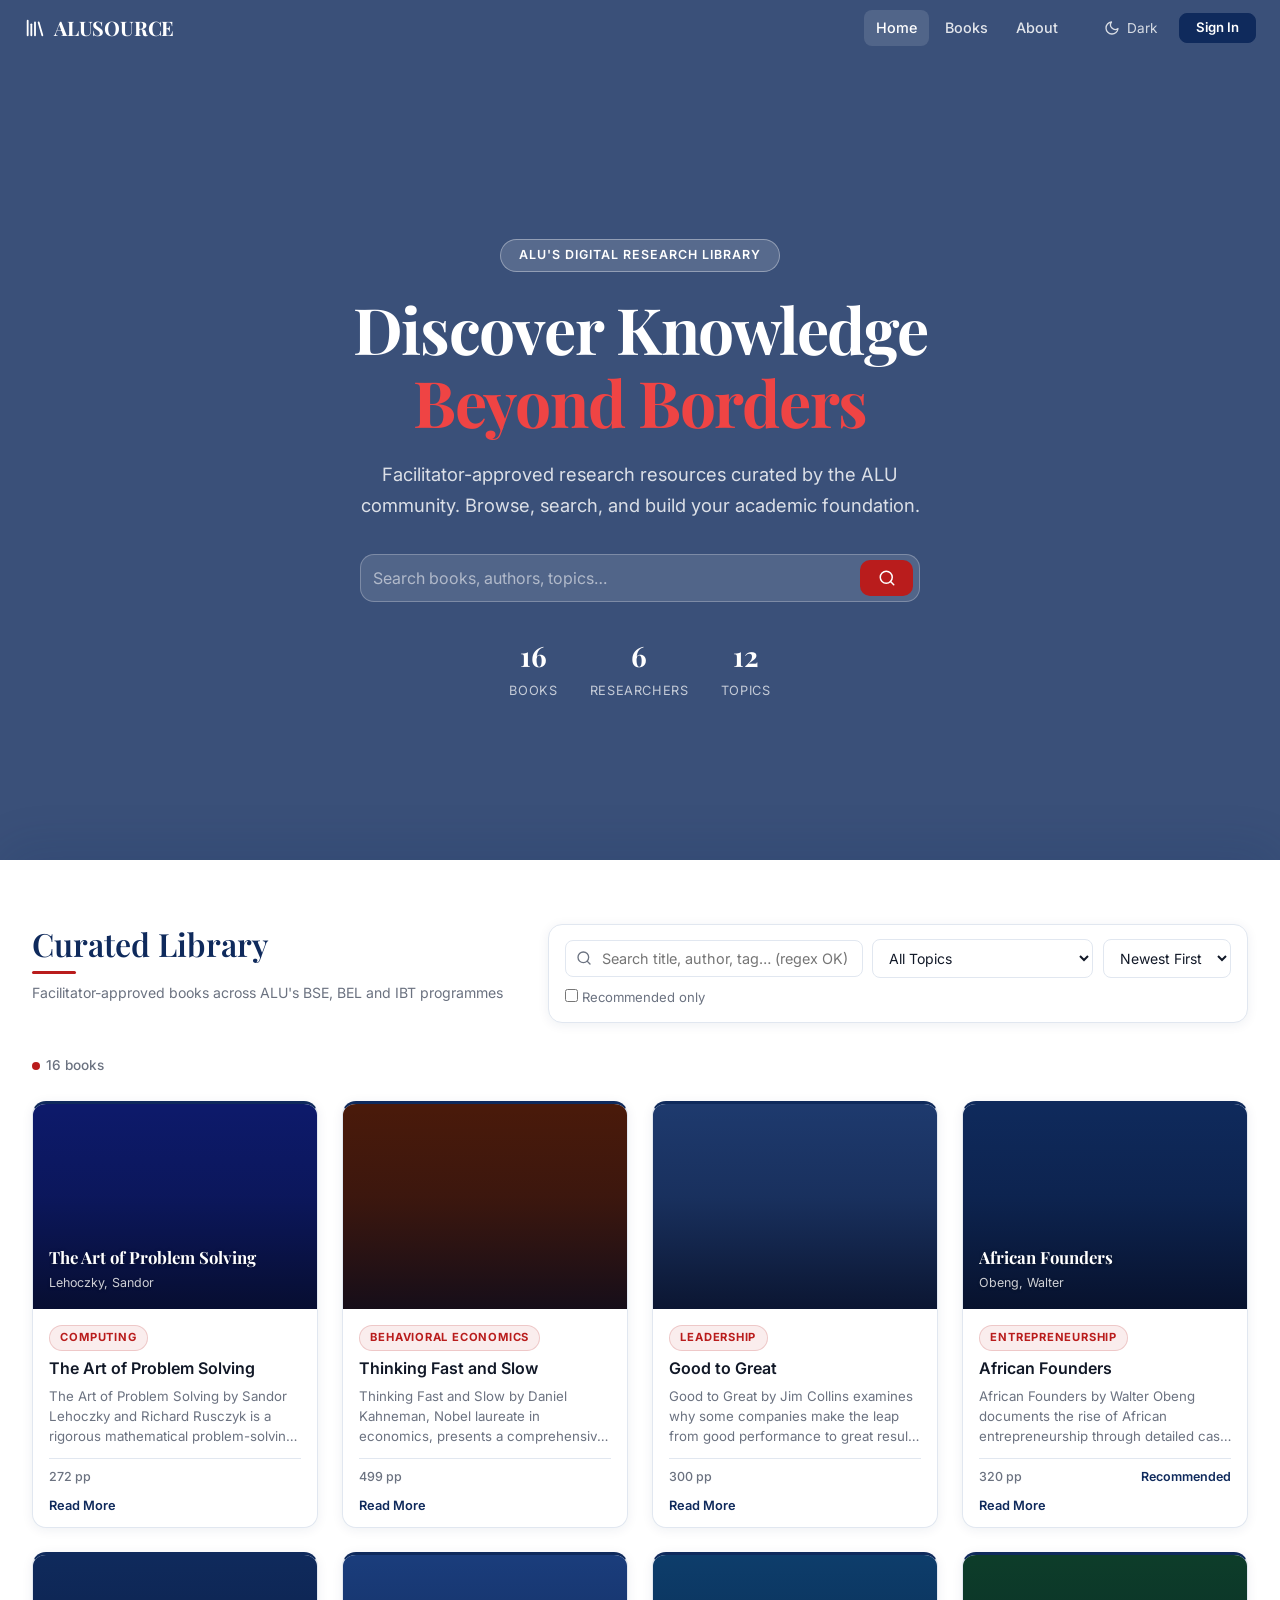
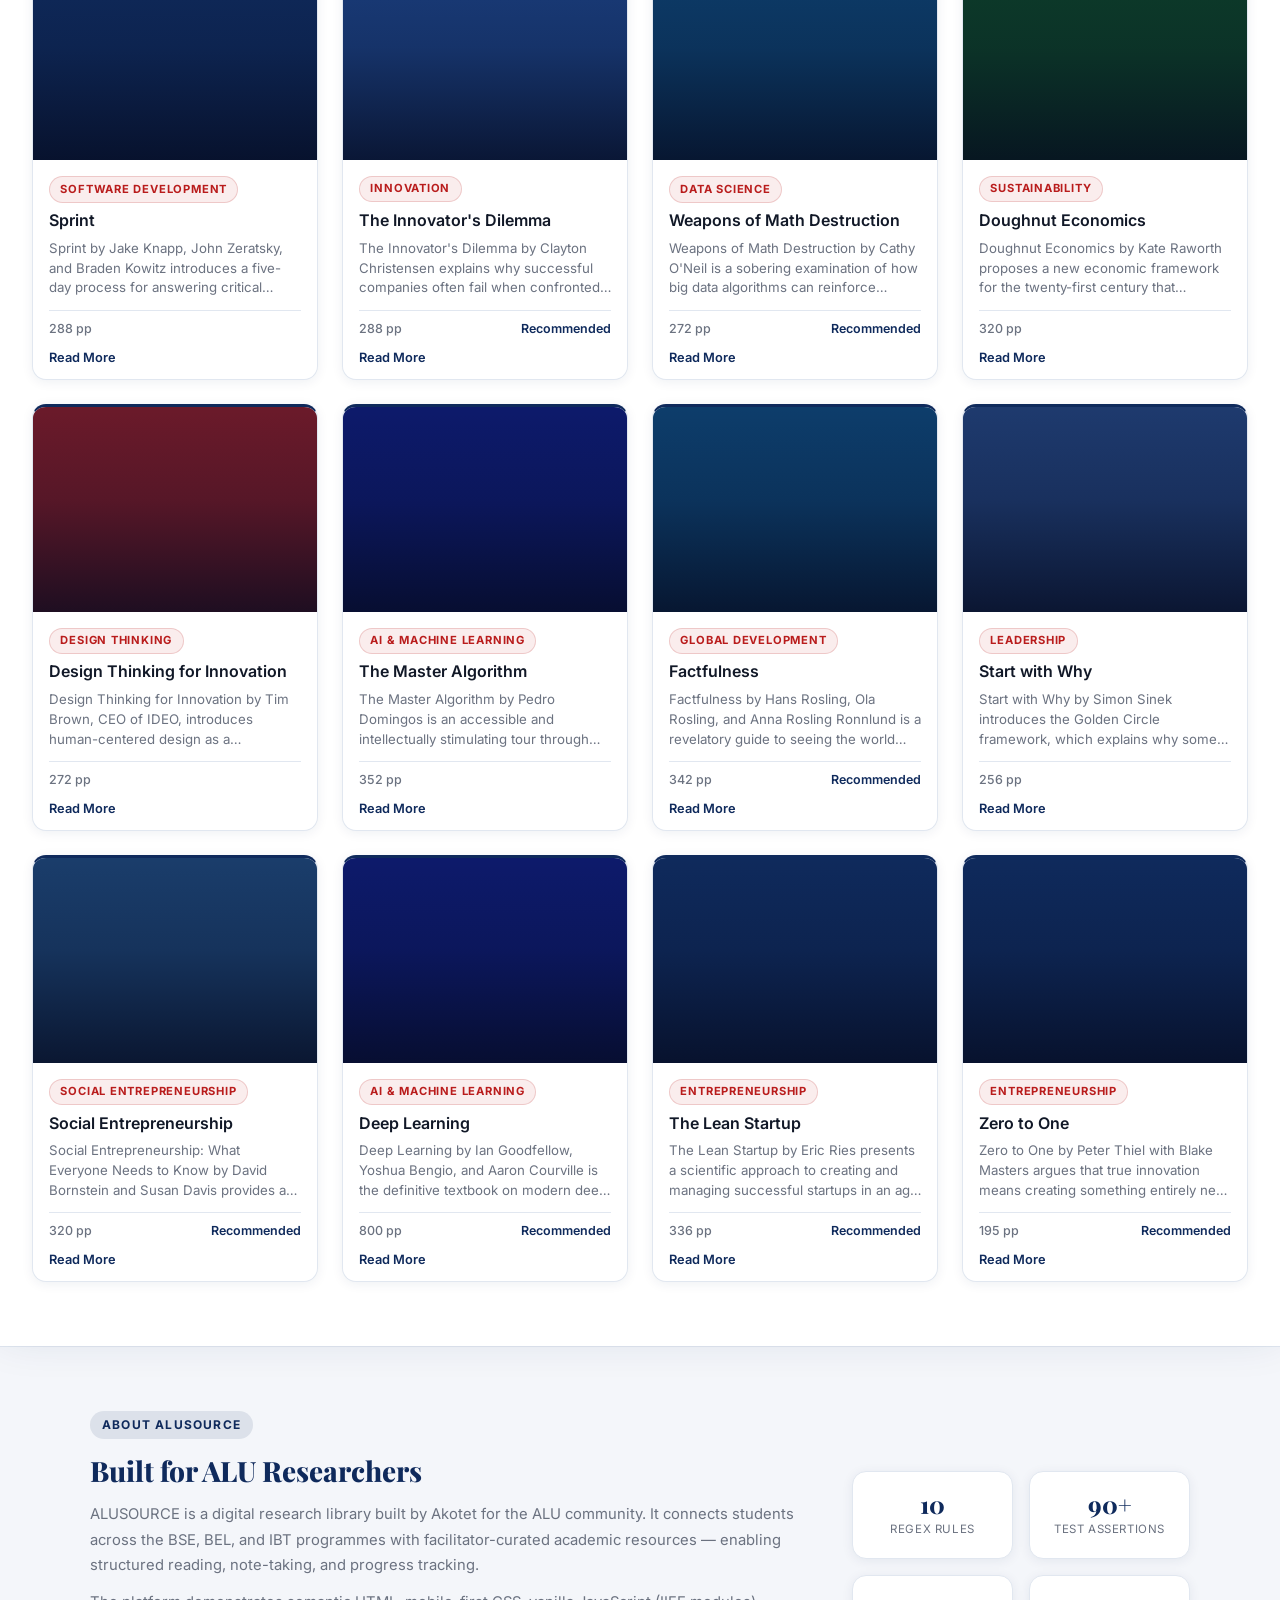
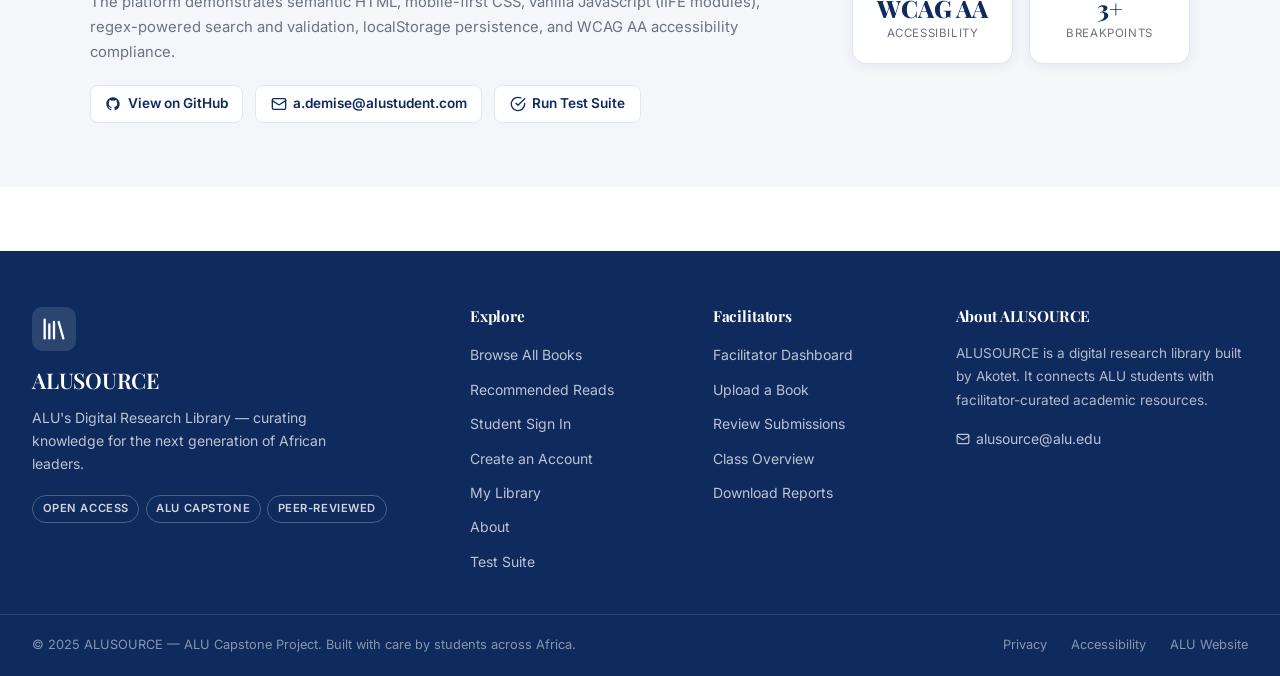
==== commit ec24b4b1: "M11: Full dashboard overhaul — CRUD, responsive design, role-based UX admin.html: - Home button in t" ====
--- a/index.html
+++ b/index.html
@@ -90,7 +90,7 @@
   </section>
 
   <!-- ── Catalog ─────────────────────────────────────────────── -->
-  <main id="main-content">
+  <main id="main-content" class="home-main">
     <section class="catalog-section" id="catalog" aria-labelledby="catalog-heading">
 
       <div class="catalog-controls">
@@ -156,10 +156,10 @@
         <span class="about-section__eyebrow">About ALUSOURCE</span>
         <h2 id="about-heading">Built for ALU Researchers</h2>
         <p>
-          ALUSOURCE is a student-built digital research library developed as part of the
-          ALU Building Responsive UI capstone module. It connects students across the BSE,
-          BEL, and IBT Final Year programs with facilitator-curated academic resources —
-          enabling structured reading, note-taking, and progress tracking.
+          ALUSOURCE is a digital research library built by Akotet for the ALU community.
+          It connects students across the BSE, BEL, and IBT programmes with
+          facilitator-curated academic resources — enabling structured reading,
+          note-taking, and progress tracking.
         </p>
         <p>
           The platform demonstrates semantic HTML, mobile-first CSS, vanilla JavaScript
@@ -264,8 +264,8 @@
       <div class="site-footer__col">
         <h3 class="site-footer__col-heading">About ALUSOURCE</h3>
         <p class="site-footer__about">
-          ALUSOURCE is a student-built research platform developed as part of the ALU capstone programme.
-          It connects Ethiopian students with curated academic resources.
+          ALUSOURCE is a digital research library built by Akotet.
+          It connects ALU students with facilitator-curated academic resources.
         </p>
         <address class="site-footer__contact">
           <a href="mailto:alusource@alu.edu" class="footer-contact-link">
--- a/styles/main.css
+++ b/styles/main.css
@@ -429,8 +429,8 @@
    CATALOG SECTION
    ═══════════════════════════════════════════════════════════ */
 
-/* Full-width wrapper lifts over hero */
-#main-content {
+/* Full-width wrapper lifts over hero — index.html only */
+.home-main {
   position: relative;
   z-index: 3;
   background: var(--bg);
@@ -1302,7 +1302,22 @@
   font-size: 1.05rem;
   color: var(--primary);
   font-family: var(--font-serif);
-}
+  flex: 1;
+  text-align: center;
+}
+.topbar__home {
+  display: flex;
+  align-items: center;
+  justify-content: center;
+  width: 36px;
+  height: 36px;
+  border-radius: var(--radius);
+  color: var(--text-muted);
+  text-decoration: none;
+  transition: background var(--t), color var(--t);
+  flex-shrink: 0;
+}
+.topbar__home:hover { background: var(--bg-offset); color: var(--primary); }
 
 /* ── Sidebar ─────────────────────────────────────────────────── */
 .sidebar {
@@ -1514,23 +1529,39 @@
 /* ── Pages ───────────────────────────────────────────────────── */
 .page {
   display: none;
-  padding: 1.75rem 1.5rem 3rem;
+  padding: 1.25rem 1rem 3rem;
   max-width: 1100px;
   margin: 0 auto;
 }
+@media (min-width: 540px) { .page { padding: 1.5rem 1.25rem 3rem; } }
+@media (min-width: 768px) { .page { padding: 1.75rem 1.5rem 3rem; } }
+@media (min-width: 1024px) { .page { padding: 2rem 2rem 4rem; } }
 .page--active { display: block; animation: fadeIn .2s ease; }
 .page-header {
   display: flex;
   align-items: flex-start;
   justify-content: space-between;
   flex-wrap: wrap;
-  gap: 1rem;
-  margin-bottom: 1.75rem;
+  gap: .75rem;
+  margin-bottom: 1.5rem;
+  padding-bottom: 1.25rem;
+  border-bottom: 2px solid var(--border);
 }
 .page-header h1 {
-  font-size: 1.5rem;
+  font-size: clamp(1.2rem, 4vw, 1.6rem);
   font-weight: 700;
   color: var(--primary);
+  font-family: var(--font-serif);
+  letter-spacing: -.01em;
+}
+.page-header h1::after {
+  content: '';
+  display: block;
+  width: 2rem;
+  height: 3px;
+  background: var(--accent);
+  border-radius: 2px;
+  margin-top: .4rem;
 }
 .page-subtitle {
   color: var(--text-muted);
@@ -1542,6 +1573,11 @@
   align-items: center;
   gap: .5rem;
   flex-wrap: wrap;
+}
+@media (max-width: 480px) {
+  .page-header { gap: .5rem; }
+  .page-header__actions { width: 100%; }
+  .page-header__actions .btn { flex: 1; justify-content: center; }
 }
 
 /* ── Toast ───────────────────────────────────────────────────── */
@@ -1576,31 +1612,38 @@
 .stats-grid {
   display: grid;
   grid-template-columns: repeat(2, 1fr);
-  gap: 1rem;
-  margin-bottom: 1.5rem;
-}
-@media (min-width: 640px) {
-  .stats-grid { grid-template-columns: repeat(3, 1fr); }
-}
-@media (min-width: 1024px) {
-  .stats-grid { grid-template-columns: repeat(4, 1fr); }
-}
+  gap: .875rem;
+  margin-bottom: 1.75rem;
+}
+@media (min-width: 480px)  { .stats-grid { gap: 1rem; } }
+@media (min-width: 640px)  { .stats-grid { grid-template-columns: repeat(3, 1fr); } }
+@media (min-width: 1024px) { .stats-grid { grid-template-columns: repeat(4, 1fr); } }
+@media (min-width: 1280px) { .stats-grid { grid-template-columns: repeat(4, 1fr); gap: 1.25rem; } }
+
 .stat-card {
   background: var(--bg-card);
   border-radius: var(--radius-lg);
-  padding: 1.25rem;
+  padding: 1rem 1.1rem;
   border: 1px solid var(--border);
+  border-left: 4px solid var(--border);
   box-shadow: var(--shadow);
   display: flex;
   align-items: center;
-  gap: 1rem;
-  border-left: 4px solid var(--border);
-  transition: box-shadow var(--t);
-}
-.stat-card:hover { box-shadow: var(--shadow-md); }
+  gap: .875rem;
+  transition: box-shadow var(--t), transform var(--t);
+  overflow: hidden;
+  position: relative;
+}
+.stat-card:hover {
+  box-shadow: var(--shadow-md);
+  transform: translateY(-2px);
+}
+@media (min-width: 640px) {
+  .stat-card { padding: 1.25rem; gap: 1rem; }
+}
 .stat-card__icon {
-  width: 40px;
-  height: 40px;
+  width: 42px;
+  height: 42px;
   border-radius: var(--radius);
   display: flex;
   align-items: center;
@@ -1612,19 +1655,28 @@
 .stat-card__body { flex: 1; min-width: 0; }
 .stat-card__value {
   display: block;
-  font-size: 1.6rem;
+  font-size: clamp(1.3rem, 4vw, 1.7rem);
   font-weight: 700;
   line-height: 1;
   color: var(--text);
   font-family: var(--font-serif);
+  overflow: hidden;
+  text-overflow: ellipsis;
+  white-space: nowrap;
+}
+.stat-card__value--sm {
+  font-size: clamp(.9rem, 2.5vw, 1.1rem);
+  white-space: normal;
+  line-height: 1.3;
 }
 .stat-card__label {
   display: block;
-  font-size: .75rem;
-  color: var(--text-muted);
-  margin-top: .2rem;
+  font-size: .72rem;
+  color: var(--text-muted);
+  margin-top: .3rem;
   text-transform: uppercase;
-  letter-spacing: .04em;
+  letter-spacing: .05em;
+  font-weight: 600;
 }
 .stat-card--total     { border-left-color: var(--primary); }
 .stat-card--total .stat-card__icon { background: rgba(15,42,92,.1); color: var(--primary); }
@@ -1726,12 +1778,26 @@
   flex-direction: column;
   gap: .75rem;
   margin-bottom: 1.25rem;
+  background: var(--bg-card);
+  border: 1.5px solid var(--border);
+  border-radius: var(--radius-lg);
+  padding: .875rem 1rem;
+  box-shadow: var(--shadow);
 }
 .filter-row {
   display: flex;
   align-items: center;
-  gap: .6rem;
+  gap: .5rem;
   flex-wrap: wrap;
+}
+.filter-row .filter-select {
+  flex: 1;
+  min-width: 120px;
+}
+@media (max-width: 480px) {
+  .filter-row { flex-direction: column; align-items: stretch; }
+  .filter-row .filter-select,
+  .filter-row .btn { width: 100%; }
 }
 .notes-filters {
   display: flex;
@@ -1739,6 +1805,11 @@
   align-items: center;
   flex-wrap: wrap;
   margin-bottom: 1rem;
+}
+@media (max-width: 480px) {
+  .notes-filters { flex-direction: column; align-items: stretch; }
+  .notes-filters .search-input,
+  .notes-filters .filter-select { width: 100%; }
 }
 
 /* ═══════════════════════════════════════════════════════════
@@ -3062,6 +3133,272 @@
 }
 
 /* ═══════════════════════════════════════════════════════════
+   MODAL — LARGE VARIANT (book form)
+   ═══════════════════════════════════════════════════════════ */
+.modal--large {
+  max-width: 680px;
+  width: 100%;
+  max-height: 92vh;
+  overflow-y: auto;
+}
+@media (max-width: 639px) {
+  .modal--large {
+    max-width: 100%;
+    border-radius: var(--radius-lg) var(--radius-lg) 0 0;
+    margin-top: auto;
+    max-height: 96vh;
+  }
+}
+
+/* ═══════════════════════════════════════════════════════════
+   STUDENT CARD — WITH EDIT / DELETE ACTIONS
+   ═══════════════════════════════════════════════════════════ */
+.student-grid {
+  display: grid;
+  grid-template-columns: repeat(auto-fill, minmax(200px, 1fr));
+  gap: 1rem;
+}
+.student-card {
+  background: var(--bg-card);
+  border: 1px solid var(--border);
+  border-radius: var(--radius-lg);
+  overflow: hidden;
+  box-shadow: var(--shadow);
+  transition: box-shadow var(--t), transform var(--t);
+  display: flex;
+  flex-direction: column;
+}
+.student-card:hover {
+  box-shadow: var(--shadow-lg);
+  transform: translateY(-2px);
+}
+.student-card__main {
+  padding: 1.25rem 1rem 1rem;
+  text-align: center;
+  cursor: pointer;
+  flex: 1;
+  display: flex;
+  flex-direction: column;
+  align-items: center;
+  gap: .3rem;
+}
+.student-card__main:focus-visible {
+  outline: 2px solid var(--primary);
+  outline-offset: -2px;
+}
+.student-card__avatar {
+  width: 44px;
+  height: 44px;
+  border-radius: 50%;
+  background: var(--primary);
+  color: #fff;
+  display: flex;
+  align-items: center;
+  justify-content: center;
+  font-size: .9rem;
+  font-weight: 700;
+  margin: 0 auto .4rem;
+  flex-shrink: 0;
+}
+.student-card__name {
+  font-weight: 700;
+  font-size: .9rem;
+  color: var(--text);
+  white-space: nowrap;
+  overflow: hidden;
+  text-overflow: ellipsis;
+  max-width: 100%;
+}
+.student-card__mission {
+  font-size: .78rem;
+  color: var(--text-muted);
+  white-space: nowrap;
+  overflow: hidden;
+  text-overflow: ellipsis;
+  max-width: 100%;
+}
+.student-card__stats {
+  display: flex;
+  gap: .75rem;
+  font-size: .75rem;
+  color: var(--text-muted);
+  margin-top: .25rem;
+}
+.student-card__actions {
+  display: flex;
+  gap: .4rem;
+  padding: .6rem .8rem;
+  border-top: 1px solid var(--border);
+  background: var(--bg-offset);
+  justify-content: flex-end;
+}
+
+/* ═══════════════════════════════════════════════════════════
+   ADMIN TABLE ACTION CELL
+   ═══════════════════════════════════════════════════════════ */
+.admin-actions-cell {
+  display: flex;
+  gap: .3rem;
+  align-items: center;
+  flex-wrap: nowrap;
+  min-width: 0;
+}
+@media (max-width: 639px) {
+  .admin-actions-cell {
+    flex-wrap: wrap;
+    gap: .25rem;
+  }
+}
+
+/* ═══════════════════════════════════════════════════════════
+   DARK THEME — COLOR VISIBILITY FIXES
+   ═══════════════════════════════════════════════════════════ */
+[data-theme="dark"] .stat-card__value {
+  color: var(--text);
+}
+[data-theme="dark"] .stat-card__label {
+  color: var(--text-muted);
+}
+[data-theme="dark"] .page-header h1 {
+  color: var(--text);
+}
+[data-theme="dark"] .page-subtitle {
+  color: var(--text-muted);
+}
+[data-theme="dark"] .library-controls {
+  border-color: var(--border);
+}
+[data-theme="dark"] .filter-select,
+[data-theme="dark"] .search-input {
+  background: var(--bg-card);
+  color: var(--text);
+  border-color: var(--border);
+}
+[data-theme="dark"] .filter-select option {
+  background: var(--bg-card);
+  color: var(--text);
+}
+[data-theme="dark"] .records-table th {
+  background: var(--bg-offset);
+  color: var(--text);
+}
+[data-theme="dark"] .records-table td {
+  border-color: var(--border);
+  color: var(--text);
+}
+[data-theme="dark"] .settings-card {
+  background: var(--bg-card);
+  border-color: var(--border);
+}
+[data-theme="dark"] .settings-card__title {
+  color: var(--text);
+}
+[data-theme="dark"] .settings-card__desc {
+  color: var(--text-muted);
+}
+[data-theme="dark"] .form-label {
+  color: var(--text);
+}
+[data-theme="dark"] .form-input,
+[data-theme="dark"] .form-textarea {
+  background: var(--bg-offset);
+  color: var(--text);
+  border-color: var(--border);
+}
+[data-theme="dark"] .form-hint {
+  color: var(--text-muted);
+}
+[data-theme="dark"] .modal {
+  background: var(--bg-card);
+  border-color: var(--border);
+}
+[data-theme="dark"] .modal__title {
+  color: var(--text);
+}
+[data-theme="dark"] .modal__body {
+  color: var(--text-muted);
+}
+[data-theme="dark"] .pending-card {
+  background: var(--bg-card);
+  border-color: var(--border);
+}
+[data-theme="dark"] .pending-card__title {
+  color: var(--text);
+}
+[data-theme="dark"] .class-section__title {
+  color: var(--text);
+}
+[data-theme="dark"] .student-card {
+  background: var(--bg-card);
+  border-color: var(--border);
+}
+[data-theme="dark"] .student-card__actions {
+  background: var(--bg-offset);
+  border-color: var(--border);
+}
+[data-theme="dark"] .chart-section h2 {
+  color: var(--text);
+}
+[data-theme="dark"] .health-cell {
+  background: var(--bg-offset);
+}
+[data-theme="dark"] .profile-card {
+  background: var(--bg-card);
+}
+[data-theme="dark"] .profile-card__name {
+  color: var(--text);
+}
+[data-theme="dark"] .profile-card__meta {
+  color: var(--text-muted);
+}
+[data-theme="dark"] .view-modal__title {
+  color: var(--text);
+}
+[data-theme="dark"] .view-modal__author {
+  color: var(--text-muted);
+}
+[data-theme="dark"] .tag-bar__label {
+  color: var(--text);
+}
+[data-theme="dark"] .bar-col__label {
+  color: var(--text-muted);
+}
+[data-theme="dark"] .btn--outline {
+  border-color: var(--border);
+  color: var(--text);
+}
+[data-theme="dark"] .btn--outline:hover {
+  background: var(--bg-offset);
+}
+[data-theme="dark"] .btn--ghost {
+  color: var(--text);
+}
+[data-theme="dark"] .btn--ghost:hover {
+  background: var(--bg-offset);
+}
+
+/* ═══════════════════════════════════════════════════════════
+   RESPONSIVE — STUDENT GRID MOBILE
+   ═══════════════════════════════════════════════════════════ */
+@media (max-width: 479px) {
+  .student-grid {
+    grid-template-columns: repeat(2, 1fr);
+    gap: .75rem;
+  }
+  .student-card__main {
+    padding: .9rem .75rem .75rem;
+  }
+  .student-card__avatar {
+    width: 36px;
+    height: 36px;
+    font-size: .78rem;
+  }
+  .student-card__name {
+    font-size: .82rem;
+  }
+}
+
+/* ═══════════════════════════════════════════════════════════
    REDUCED MOTION
    ═══════════════════════════════════════════════════════════ */
 @media (prefers-reduced-motion: reduce) {
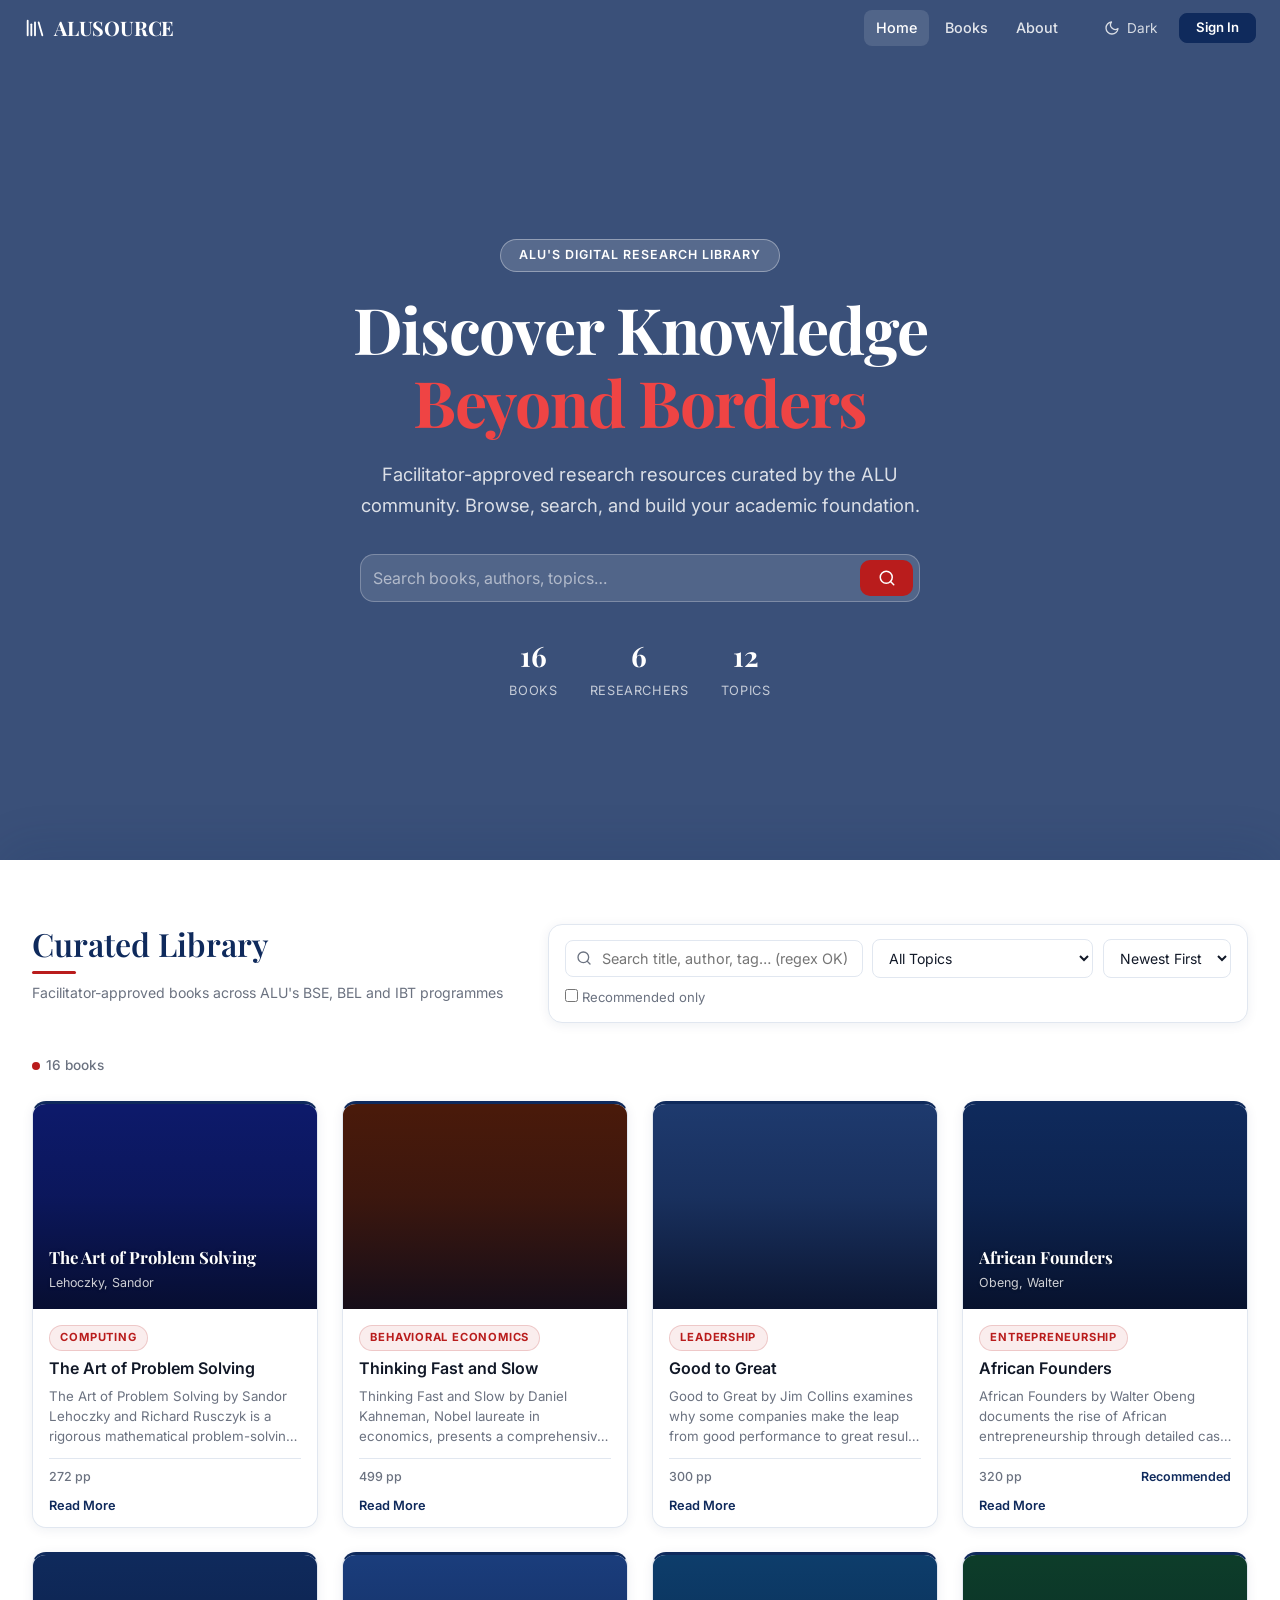
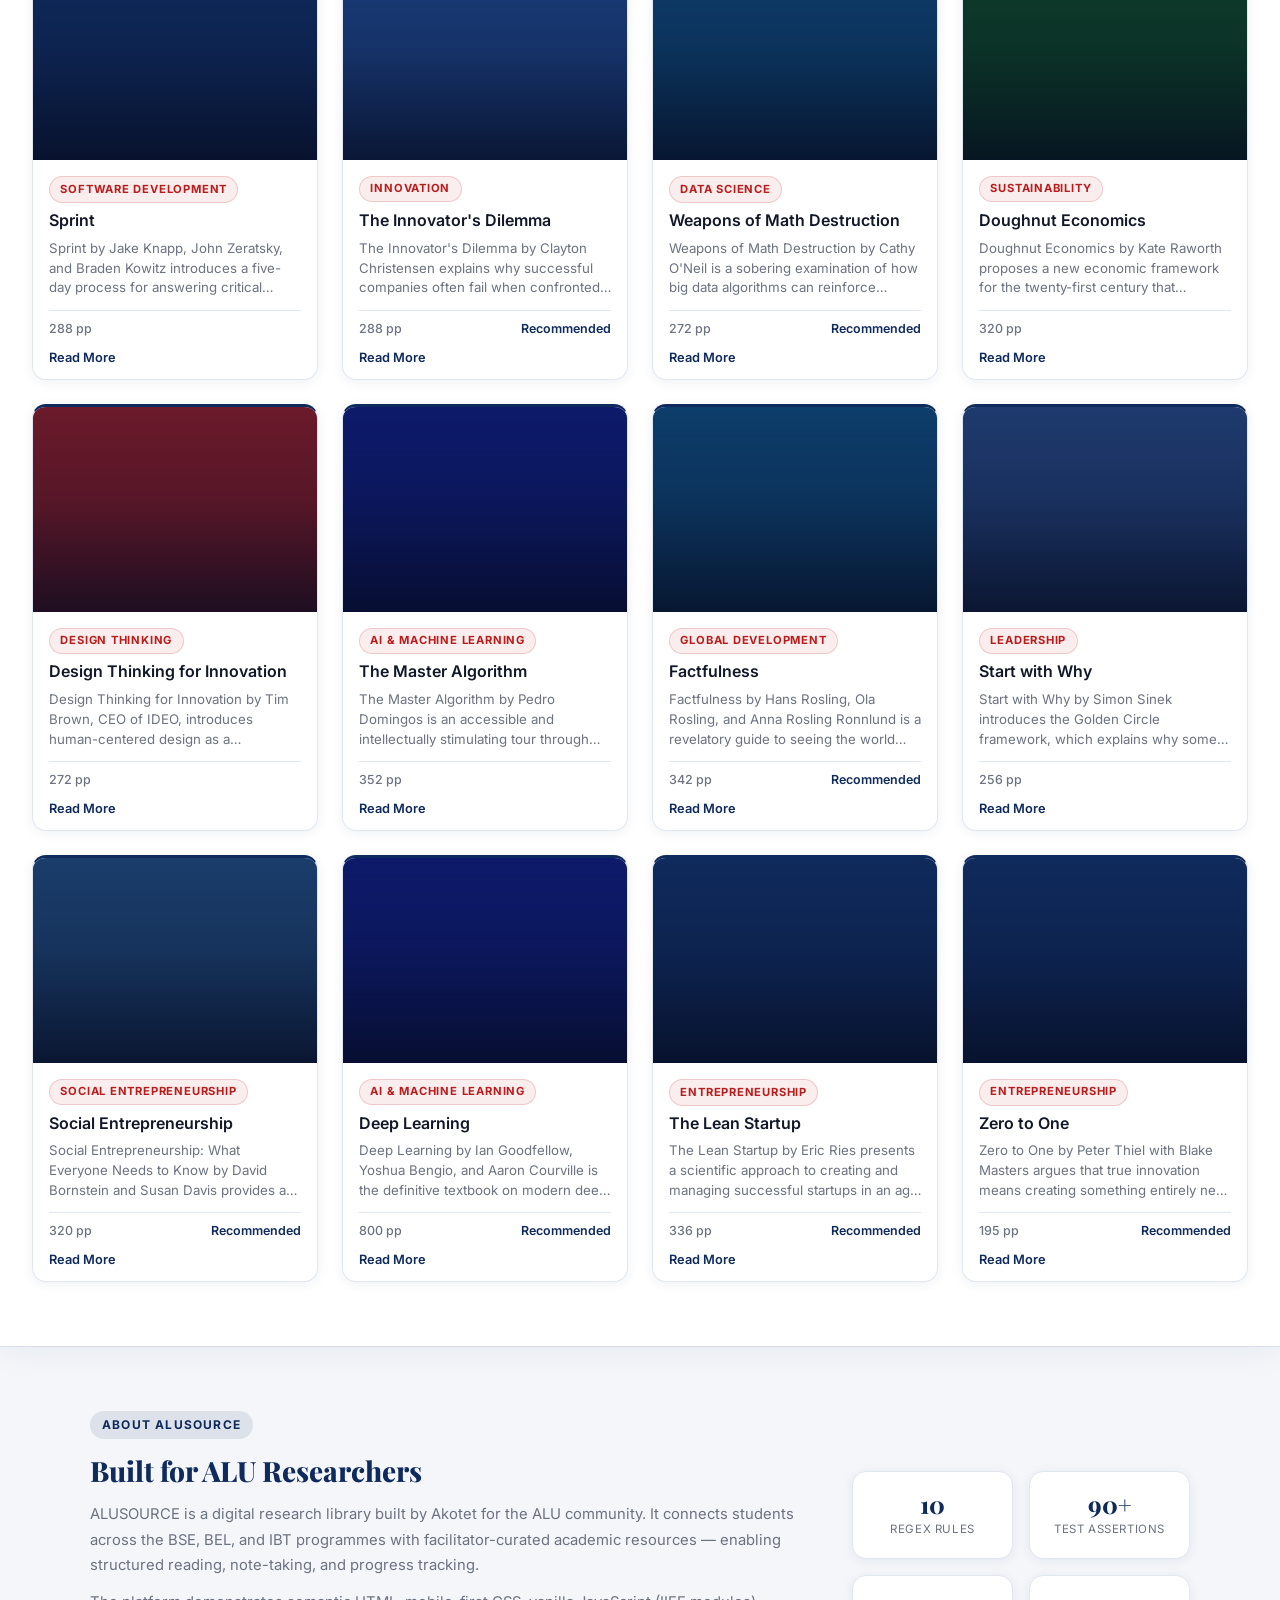
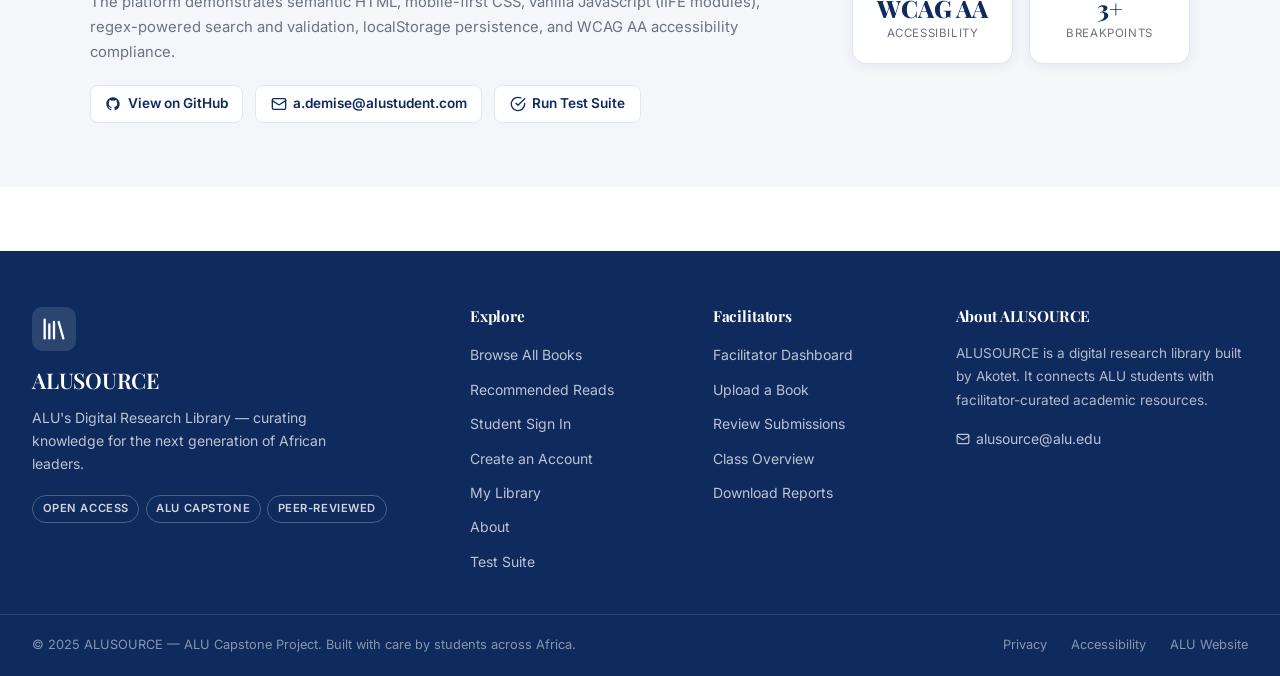
==== commit 99312735: "Removing unnecessary things" ====
--- a/index.html
+++ b/index.html
@@ -110,9 +110,9 @@
             <input type="text" id="pub-search" class="search-input"
                    placeholder="Search title, author, tag… (regex OK)"
                    autocomplete="off" />
-            <div class="search-options">
+            <!-- <div class="search-options">
               <span class="search-hint" id="pub-search-hint" aria-live="polite"></span>
-            </div>
+            </div> -->
           </div>
 
           <label for="pub-tag" class="sr-only">Filter by topic</label>
--- a/styles/main.css
+++ b/styles/main.css
@@ -87,6 +87,8 @@
   background: var(--bg-offset);
   padding: .1em .35em;
   border-radius: 4px;
+  overflow-wrap: break-word;
+  word-break: break-all;
 }
 
 /* ── Accessibility ────────────────────────────────────────── */
@@ -261,6 +263,12 @@
   .site-nav__links { display: flex; }
   .site-nav__hamburger { display: none; }
 }
+/* Prevent nav overflow on the very smallest phones */
+@media (max-width: 400px) {
+  .theme-toggle__label { display: none; }
+  .site-nav .theme-toggle { padding: .3rem; }
+  .site-nav__cta { gap: .4rem; }
+}
 
 /* Mobile nav open state */
 .site-nav__links.is-open {
@@ -400,6 +408,21 @@
   transition: background var(--t);
 }
 .hero__search-btn:hover { background: var(--accent-light); }
+/* Hero search: stack button below input on very small phones */
+@media (max-width: 480px) {
+  .hero__search {
+    flex-direction: column;
+    padding: .5rem;
+    gap: .4rem;
+    border-radius: var(--radius);
+  }
+  .hero__search-btn {
+    width: 100%;
+    justify-content: center;
+    border-radius: var(--radius);
+  }
+}
+
 .hero__stats {
   display: flex;
   justify-content: center;
@@ -478,7 +501,7 @@
   margin-top: .5rem;
   line-height: 1.5;
 }
-@media (min-width: 900px) {
+@media (min-width: 768px) {
   .catalog-controls {
     flex-direction: row;
     align-items: flex-start;
@@ -488,6 +511,11 @@
   .catalog-controls .filter-bar {
     flex: 1;
     max-width: 700px;
+  }
+}
+@media (min-width: 900px) {
+  .catalog-controls {
+    flex-wrap: nowrap;
   }
 }
 .records-count {
@@ -915,7 +943,7 @@
   grid-template-columns: 1fr;
   gap: 0;
 }
-@media (min-width: 560px) {
+@media (min-width: 640px) {
   .form-row { grid-template-columns: 1fr 1fr; gap: 0 1rem; }
 }
 
@@ -944,42 +972,199 @@
   max-height: 90vh;
   overflow-y: auto;
   animation: fadeUp .22s ease;
-}
-.modal--book { max-width: 640px; }
+  border: 1px solid var(--border);
+  display: flex;
+  flex-direction: column;
+}
+/* Coloured accent strip along the top of every modal */
+.modal::before {
+  content: '';
+  display: block;
+  height: 4px;
+  background: linear-gradient(90deg, var(--primary) 0%, var(--accent) 100%);
+  border-radius: var(--radius-lg) var(--radius-lg) 0 0;
+  flex-shrink: 0;
+  position: sticky;
+  top: 0;
+  z-index: 2;
+}
+.modal--book { max-width: 640px; overflow: hidden; }
 .modal__close {
   position: absolute;
-  top: .75rem;
-  right: .75rem;
+  top: 1rem;
+  right: 1rem;
   z-index: 10;
-  width: 32px;
-  height: 32px;
+  width: 30px;
+  height: 30px;
   display: flex;
   align-items: center;
   justify-content: center;
   border-radius: 50%;
-  background: rgba(0,0,0,.1);
-  color: #fff;
-  transition: background var(--t);
+  background: var(--bg-offset);
+  color: var(--text-muted);
+  transition: background var(--t), color var(--t);
   cursor: pointer;
-  border: none;
-}
-.modal__close:hover { background: rgba(0,0,0,.25); }
+  border: 1px solid var(--border);
+}
+.modal__close:hover {
+  background: var(--red-l);
+  color: var(--red);
+  border-color: var(--red);
+}
 .modal__title {
-  padding: 1.25rem 1.5rem .5rem;
-  font-size: 1.1rem;
-  font-weight: 700;
-  border-bottom: 1px solid var(--border);
-  padding-bottom: 1rem;
+  font-family: var(--font-serif);
+  font-size: 1.15rem;
+  font-weight: 700;
+  color: var(--primary);
+  padding: 1.1rem 1.5rem .9rem;
+  border-bottom: 2px solid var(--border);
+  flex-shrink: 0;
 }
 .modal__body {
   padding: 1.25rem 1.5rem;
+  color: var(--text-muted);
+  font-size: .9rem;
+  line-height: 1.6;
+  flex: 1;
+  overflow-y: auto;
 }
 .modal__actions {
   display: flex;
-  gap: .75rem;
+  gap: .65rem;
   padding: 1rem 1.5rem;
   border-top: 1px solid var(--border);
   flex-wrap: wrap;
+  background: var(--bg-offset);
+  flex-shrink: 0;
+}
+/* Form content inside modals */
+.modal form {
+  padding: 1.25rem 1.5rem;
+  overflow-y: auto;
+  flex: 1;
+}
+.modal .form-group {
+  margin-bottom: .9rem;
+}
+.modal .form-row {
+  display: flex;
+  gap: .75rem;
+  margin-bottom: .9rem;
+}
+.modal .form-row .form-group {
+  flex: 1;
+  margin-bottom: 0;
+}
+/* Stack modal form rows on small phones */
+@media (max-width: 639px) {
+  .modal .form-row {
+    flex-direction: column;
+    gap: 0;
+  }
+  .modal .form-row .form-group {
+    margin-bottom: .9rem;
+  }
+  .modal form { padding: 1rem; }
+  .modal__title { padding: 1rem 1rem .875rem; }
+  .modal__actions { padding: .875rem 1rem; }
+}
+.modal .form-error[role="alert"] {
+  display: block;
+  margin-top: .25rem;
+  font-size: .8rem;
+}
+.modal .modal__actions {
+  margin-top: 0;
+}
+
+/* ── View modal inner layout (admin + dashboard) ───────────── */
+.modal--view {
+  max-width: 500px;
+}
+/* Spine is an absolute left-side stripe */
+.view-modal__spine {
+  position: absolute;
+  left: 0;
+  top: 4px; /* below the ::before accent bar */
+  width: 5px;
+  bottom: 0;
+  border-radius: 0;
+}
+.view-modal__spine--want     { background: var(--primary-mid); }
+.view-modal__spine--reading  { background: var(--orange); }
+.view-modal__spine--finished,
+.view-modal__spine--done     { background: #16a34a; }
+
+.view-modal__body {
+  padding: 1.25rem 1.5rem 1rem 2rem; /* extra left padding clears the spine */
+  flex: 1;
+  overflow-y: auto;
+  display: flex;
+  flex-direction: column;
+  gap: .45rem;
+}
+.view-modal__status {
+  font-size: .75rem;
+  font-weight: 700;
+  letter-spacing: .05em;
+  text-transform: uppercase;
+}
+.view-modal__title {
+  font-family: var(--font-serif);
+  font-size: 1.2rem;
+  font-weight: 700;
+  color: var(--primary);
+  line-height: 1.3;
+}
+.view-modal__author {
+  font-size: .88rem;
+  color: var(--text-muted);
+}
+.view-modal__meta {
+  display: flex;
+  flex-wrap: wrap;
+  gap: .4rem;
+  margin-top: .25rem;
+}
+.view-meta-item {
+  display: inline-block;
+  background: var(--bg-offset);
+  color: var(--text-muted);
+  font-size: .78rem;
+  padding: .2rem .65rem;
+  border-radius: 100px;
+  border: 1px solid var(--border);
+}
+.view-modal__notes {
+  margin-top: .5rem;
+  background: var(--bg-offset);
+  border: 1px solid var(--border);
+  border-radius: var(--radius);
+  padding: .75rem 1rem;
+  font-size: .875rem;
+}
+.view-modal__notes h3 {
+  font-size: .8rem;
+  font-weight: 700;
+  text-transform: uppercase;
+  letter-spacing: .04em;
+  color: var(--primary);
+  margin-bottom: .4rem;
+}
+
+/* ── Confirm modal ─────────────────────────────────────────── */
+.modal--confirm {
+  max-width: 400px;
+}
+.modal--confirm .modal__body {
+  padding: 1rem 1.5rem 1.25rem;
+  font-size: .95rem;
+  line-height: 1.55;
+}
+
+/* ── Note / Edit modal (dashboard) ────────────────────────── */
+.modal--note, .modal--edit {
+  max-width: 500px;
 }
 
 /* ── Book detail modal ──────────────────────────────────────── */
@@ -1171,6 +1356,11 @@
 @media (max-width: 639px) {
   .auth-brand { display: none; }
   .auth-layout { grid-template-columns: 1fr; }
+}
+/* Tighten auth-form padding on small phones so the card has room */
+@media (max-width: 480px) {
+  .auth-form-side { padding: 1.5rem 1rem; }
+  .auth-card { padding: 1.25rem; }
 }
 
 .auth-home-link {
@@ -1437,8 +1627,8 @@
   background: rgba(255,255,255,.08);
 }
 .nav-link.active {
-  color: var(--accent-light);
-  background: rgba(15,42,92,.08);
+  color: #fff;
+  background: rgba(255,255,255,.14);
   border-left-color: var(--accent);
   font-weight: 600;
 }
@@ -1446,9 +1636,10 @@
   width: 18px;
   height: 18px;
   flex-shrink: 0;
-  opacity: .8;
+  opacity: .7;
 }
 .nav-link.active .nav-icon { opacity: 1; }
+.nav-link:hover .nav-icon { opacity: .9; }
 
 .sidebar__footer {
   padding: 1rem 1.25rem;
@@ -1490,6 +1681,154 @@
 .sidebar-home-btn .nav-icon { flex-shrink: 0; opacity: .75; }
 .sidebar-home-btn:hover .nav-icon { opacity: 1; }
 
+/* ── Sidebar user info block ───────────────────────────────── */
+.sidebar__user {
+  padding: .7rem 1rem;
+  border-bottom: 1px solid rgba(255,255,255,.1);
+  display: flex;
+  align-items: center;
+  gap: .65rem;
+  flex-shrink: 0;
+}
+.sidebar__avatar {
+  width: 34px;
+  height: 34px;
+  border-radius: 50%;
+  background: var(--accent);
+  color: #fff;
+  display: flex;
+  align-items: center;
+  justify-content: center;
+  font-size: .78rem;
+  font-weight: 700;
+  flex-shrink: 0;
+  letter-spacing: .02em;
+}
+.sidebar__user-info { overflow: hidden; }
+.sidebar__user-name {
+  font-weight: 600;
+  font-size: .82rem;
+  color: #fff;
+  white-space: nowrap;
+  overflow: hidden;
+  text-overflow: ellipsis;
+  min-height: 1em;
+}
+.sidebar__user-class {
+  font-size: .7rem;
+  color: rgba(255,255,255,.5);
+  white-space: nowrap;
+  overflow: hidden;
+  text-overflow: ellipsis;
+}
+
+/* Sidebar brand name + sub (used in admin.html / dashboard.html) */
+.sidebar__name {
+  font-family: var(--font-serif);
+  font-size: 1.1rem;
+  font-weight: 700;
+  color: #fff;
+  line-height: 1.2;
+  display: block;
+}
+.sidebar__sub {
+  font-size: .68rem;
+  color: rgba(255,255,255,.5);
+  text-transform: uppercase;
+  letter-spacing: .07em;
+  display: block;
+}
+
+/* Sign Out / role-switch button in sidebar */
+.sidebar__role-switch {
+  display: block;
+  background: rgba(185,28,28,.18);
+  color: rgba(255,255,255,.85);
+  border: 1px solid rgba(185,28,28,.35);
+  border-radius: var(--radius);
+  font-size: .83rem;
+  font-weight: 600;
+  padding: .55rem 1rem;
+  text-align: center;
+  cursor: pointer;
+  transition: background var(--t), color var(--t), border-color var(--t);
+  flex-shrink: 0;
+}
+.sidebar__role-switch:hover {
+  background: var(--accent);
+  color: #fff;
+  border-color: var(--accent);
+}
+
+/* ── Sidebar reading-goal cap ──────────────────────────────── */
+.sidebar__cap {
+  margin: 0 1rem .75rem;
+  padding: .7rem .85rem;
+  background: rgba(255,255,255,.07);
+  border: 1px solid rgba(255,255,255,.12);
+  border-radius: var(--radius);
+  flex-shrink: 0;
+}
+.cap-header {
+  display: flex;
+  align-items: center;
+  justify-content: space-between;
+  gap: .4rem;
+  margin-bottom: .4rem;
+}
+.cap-label {
+  font-size: .68rem;
+  font-weight: 700;
+  letter-spacing: .08em;
+  text-transform: uppercase;
+  color: rgba(255,255,255,.5);
+}
+.sidebar__cap .cap-text {
+  font-size: .72rem;
+  font-weight: 600;
+  color: rgba(255,255,255,.85);
+  white-space: nowrap;
+}
+.cap-bar {
+  background: rgba(255,255,255,.12);
+  border-radius: 100px;
+  height: 6px;
+  overflow: hidden;
+}
+.sidebar__cap .cap-fill {
+  height: 100%;
+  background: linear-gradient(90deg, var(--accent) 0%, #f87171 100%);
+  border-radius: 100px;
+  transition: width .6s cubic-bezier(.4,0,.2,1);
+  min-width: 0;
+}
+.cap-set-link {
+  display: block;
+  margin-top: .4rem;
+  font-size: .68rem;
+  color: rgba(255,255,255,.4);
+  text-decoration: none;
+  text-align: right;
+  transition: color var(--t);
+}
+.cap-set-link:hover { color: rgba(255,255,255,.85); text-decoration: underline; }
+.cap-goal-done {
+  display: flex;
+  align-items: center;
+  gap: .3rem;
+  margin-top: .35rem;
+  font-size: .68rem;
+  font-weight: 600;
+  color: #4ade80;
+}
+.cap-goal-done::before { content: '✓ '; }
+
+/* Pending badge — white text on red */
+.nav-badge {
+  background: var(--accent) !important;
+  color: #fff !important;
+}
+
 .sidebar-backdrop {
   display: none;
   position: fixed;
@@ -1578,6 +1917,19 @@
   .page-header { gap: .5rem; }
   .page-header__actions { width: 100%; }
   .page-header__actions .btn { flex: 1; justify-content: center; }
+}
+@media (max-width: 639px) {
+  /* Browse Books: let the inline max-width:240px search-wrap stretch full-width */
+  .page-header__actions .search-wrap {
+    width: 100%;
+    max-width: none !important;
+    flex: 1 1 100%;
+  }
+  .page-header__actions .filter-select {
+    flex: 1;
+    min-width: 0;
+    width: auto;
+  }
 }
 
 /* ── Toast ───────────────────────────────────────────────────── */
@@ -1985,6 +2337,41 @@
   gap: 1rem;
   flex-wrap: wrap;
 }
+/* BEM avatar used by dashboard.html profile section */
+.profile-card__avatar {
+  width: 64px;
+  height: 64px;
+  border-radius: 50%;
+  background: var(--primary);
+  color: #fff;
+  display: flex;
+  align-items: center;
+  justify-content: center;
+  font-size: 1.25rem;
+  font-weight: 700;
+  flex-shrink: 0;
+  font-family: var(--font-serif);
+  letter-spacing: -.02em;
+}
+.profile-card__name {
+  font-size: 1.1rem;
+  font-weight: 700;
+  color: var(--text);
+  line-height: 1.3;
+}
+.profile-card__meta {
+  font-size: .83rem;
+  color: var(--text-muted);
+}
+.profile-card__mission {
+  font-size: .875rem;
+  color: var(--text-muted);
+  font-style: italic;
+}
+.profile-card form {
+  width: 100%;
+  margin-top: .5rem;
+}
 .profile-avatar {
   width: 64px;
   height: 64px;
@@ -2030,7 +2417,7 @@
 /* ═══════════════════════════════════════════════════════════
    CHARTS & ANALYTICS
    ═══════════════════════════════════════════════════════════ */
-/* Cap / reading goal bar */
+/* Cap / reading goal bar — main content area (settings/dashboard pages) */
 .cap-bar-wrap {
   background: var(--bg-offset);
   border-radius: 100px;
@@ -2049,6 +2436,12 @@
   color: var(--text-muted);
   margin-top: .3rem;
 }
+.cap-message {
+  font-size: .8rem;
+  color: var(--text-muted);
+  margin-top: .4rem;
+}
+.cap-message--success { color: var(--primary); font-weight: 600; }
 
 /* Bar chart */
 .bar-chart {
@@ -2269,7 +2662,6 @@
   color: var(--text);
 }
 [data-theme="dark"] .records-table th { background: #0F1E3A; }
-[data-theme="dark"] .modal { background: var(--bg-card); }
 [data-theme="dark"] mark { background: #66600A; color: var(--text); }
 [data-theme="dark"] .theme-toggle { color: rgba(255,255,255,.7); }
 /* Dark mode: override the white solid nav */
@@ -2513,8 +2905,18 @@
 .reader-layout {
   display: flex;
   flex-direction: column;
-  height: calc(100vh - 64px);
+  height: calc(100vh - var(--topbar-h));
   overflow: hidden;
+}
+@media (max-width: 767px) {
+  .reader-layout {
+    height: auto;
+    min-height: calc(100dvh - var(--topbar-h));
+    overflow: visible;
+  }
+  .reader-body {
+    max-height: calc(100dvh - var(--topbar-h) - 120px);
+  }
 }
 .reader-header {
   background: var(--bg-card);
@@ -2743,6 +3145,13 @@
   .modal__actions { flex-direction: column; }
   .modal__actions .btn { width: 100%; justify-content: center; }
 }
+/* Extra-small phones: tighten modal inner padding so content isn't cramped */
+@media (max-width: 360px) {
+  .modal-overlay { padding: .25rem; }
+  .modal__body, .modal form { padding: .875rem; }
+  .modal__title { padding: .875rem .875rem .75rem; }
+  .modal__actions { padding: .75rem .875rem; }
+}
 
 /* ═══════════════════════════════════════════════════════════
    SITE FOOTER
@@ -2764,6 +3173,16 @@
   .site-footer__inner {
     grid-template-columns: 1fr 1fr;
     gap: 2rem;
+  }
+}
+/* Tablet: tighten footer padding at common tablet widths */
+@media (max-width: 767px) {
+  .site-footer__inner {
+    padding: 2.5rem 1.25rem 2rem;
+    gap: 1.75rem;
+  }
+  .site-footer__bottom {
+    padding: 1rem 1.25rem;
   }
 }
 @media (max-width: 540px) {
@@ -3127,6 +3546,7 @@
   /* Records table: hide less critical columns */
   .records-table .col-author,
   .records-table .col-date,
+  .records-table .col-tag,
   .records-table .col-approval {
     display: none;
   }
@@ -3313,10 +3733,28 @@
   border-color: var(--border);
 }
 [data-theme="dark"] .modal__title {
-  color: var(--text);
+  color: #EEF2FF;
+  border-bottom-color: var(--border);
 }
 [data-theme="dark"] .modal__body {
   color: var(--text-muted);
+}
+[data-theme="dark"] .modal__actions {
+  background: var(--bg-offset);
+  border-top-color: var(--border);
+}
+[data-theme="dark"] .modal__close {
+  background: var(--bg-offset);
+  color: var(--text-muted);
+  border-color: var(--border);
+}
+[data-theme="dark"] .modal__close:hover {
+  background: rgba(185,28,28,.2);
+  color: #E53E3E;
+  border-color: rgba(185,28,28,.4);
+}
+[data-theme="dark"] .modal form {
+  background: var(--bg-card);
 }
 [data-theme="dark"] .pending-card {
   background: var(--bg-card);
@@ -3345,10 +3783,16 @@
 [data-theme="dark"] .profile-card {
   background: var(--bg-card);
 }
+[data-theme="dark"] .profile-card__avatar {
+  background: var(--primary-mid);
+}
 [data-theme="dark"] .profile-card__name {
   color: var(--text);
 }
 [data-theme="dark"] .profile-card__meta {
+  color: var(--text-muted);
+}
+[data-theme="dark"] .profile-card__mission {
   color: var(--text-muted);
 }
 [data-theme="dark"] .view-modal__title {
@@ -3399,6 +3843,365 @@
 }
 
 /* ═══════════════════════════════════════════════════════════
+   DASHBOARD SECTIONS — chart / shelf / notes preview
+   ═══════════════════════════════════════════════════════════ */
+.chart-section {
+  background: var(--bg-card);
+  border: 1px solid var(--border);
+  border-radius: var(--radius-lg);
+  padding: 1.25rem 1.5rem 1.5rem;
+  margin-top: 1.5rem;
+  box-shadow: var(--shadow);
+}
+.chart-section h2 {
+  font-family: var(--font-serif);
+  font-size: 1rem;
+  font-weight: 700;
+  color: var(--primary);
+  margin-bottom: 1rem;
+  padding-bottom: .5rem;
+  border-bottom: 2px solid var(--border);
+}
+
+/* Fix bar chart: give bars proper minimum height and better colors */
+.bar-chart {
+  height: 160px;
+}
+.bar-col__bar {
+  background: linear-gradient(180deg, var(--primary) 0%, var(--primary-mid) 100%);
+  min-height: 8px;
+}
+[data-theme="dark"] .bar-col__bar {
+  background: linear-gradient(180deg, var(--accent) 0%, var(--primary-mid) 100%);
+}
+
+/* Bookshelf section */
+.shelf-section {
+  background: var(--bg-card);
+  border: 1px solid var(--border);
+  border-radius: var(--radius-lg);
+  padding: 1.25rem 1.5rem 1.5rem;
+  margin-top: 1.5rem;
+  box-shadow: var(--shadow);
+}
+.shelf-section h2 {
+  font-family: var(--font-serif);
+  font-size: 1rem;
+  font-weight: 700;
+  color: var(--primary);
+  margin-bottom: 1rem;
+  display: flex;
+  align-items: center;
+  gap: .6rem;
+  padding-bottom: .5rem;
+  border-bottom: 2px solid var(--border);
+}
+.shelf-hint {
+  font-family: var(--font-sans, Inter, sans-serif);
+  font-size: .73rem;
+  font-weight: 400;
+  color: var(--text-muted);
+}
+.bookshelf {
+  display: flex;
+  flex-wrap: wrap;
+  gap: 6px;
+  min-height: 56px;
+  align-items: flex-end;
+  padding: .25rem 0;
+}
+.book-spine {
+  height: 56px;
+  min-width: 20px;
+  max-width: 44px;
+  flex: 1 0 20px;
+  border-radius: 3px 4px 4px 3px;
+  border: none;
+  cursor: pointer;
+  overflow: hidden;
+  position: relative;
+  transition: transform var(--t), box-shadow var(--t);
+  box-shadow: 2px 2px 4px rgba(0,0,0,.15);
+}
+.book-spine:hover {
+  transform: translateY(-4px) scale(1.04);
+  box-shadow: 3px 6px 12px rgba(0,0,0,.22);
+  z-index: 2;
+}
+.book-spine--want    { background: linear-gradient(180deg, #1E3A6E, #0F2A5C); }
+.book-spine--reading { background: linear-gradient(180deg, #E8950A, #D97706); }
+.book-spine--finished { background: linear-gradient(180deg, #16a34a, #0f7a30); }
+.book-spine__title {
+  writing-mode: vertical-rl;
+  text-orientation: mixed;
+  font-size: .6rem;
+  font-weight: 600;
+  color: rgba(255,255,255,.85);
+  padding: 4px 3px;
+  overflow: hidden;
+  text-overflow: ellipsis;
+  white-space: nowrap;
+  max-height: 100%;
+  display: block;
+}
+
+/* Recent notes preview section */
+.notes-preview-section {
+  background: var(--bg-card);
+  border: 1px solid var(--border);
+  border-radius: var(--radius-lg);
+  padding: 1.25rem 1.5rem 1.5rem;
+  margin-top: 1.5rem;
+  box-shadow: var(--shadow);
+}
+.notes-preview-section h2 {
+  font-family: var(--font-serif);
+  font-size: 1rem;
+  font-weight: 700;
+  color: var(--primary);
+  margin-bottom: 1rem;
+  padding-bottom: .5rem;
+  border-bottom: 2px solid var(--border);
+}
+.note-preview {
+  background: var(--bg-offset);
+  border-radius: var(--radius);
+  padding: .75rem 1rem;
+  margin-bottom: .6rem;
+  border-left: 3px solid var(--primary);
+}
+.note-preview__content {
+  font-size: .875rem;
+  color: var(--text);
+  line-height: 1.55;
+  margin-bottom: .3rem;
+}
+.note-preview__book {
+  display: inline-block;
+  font-size: .73rem;
+  font-weight: 600;
+  color: var(--primary);
+  background: rgba(15,42,92,.08);
+  padding: .15rem .55rem;
+  border-radius: 100px;
+}
+
+/* ═══════════════════════════════════════════════════════════
+   NOTE STATUS BADGES — approval workflow
+   ═══════════════════════════════════════════════════════════ */
+.note-card__approval {
+  display: flex;
+  flex-direction: column;
+  gap: .35rem;
+  margin-top: -.1rem;
+}
+.note-status-badge {
+  display: inline-flex;
+  align-items: center;
+  gap: .3rem;
+  padding: .22rem .7rem;
+  border-radius: 100px;
+  font-size: .72rem;
+  font-weight: 700;
+  letter-spacing: .02em;
+  width: fit-content;
+}
+.note-status--pending  { background: #FFF7ED; color: #C2410C; border: 1px solid #FDBA74; }
+.note-status--approved { background: #F0FDF4; color: #15803D; border: 1px solid #86EFAC; }
+.note-status--rejected { background: #FEF2F2; color: #B91C1C; border: 1px solid #FCA5A5; }
+[data-theme="dark"] .note-status--pending  { background: rgba(194,65,12,.15);  color: #FB923C; border-color: rgba(194,65,12,.4); }
+[data-theme="dark"] .note-status--approved { background: rgba(21,128,61,.15);  color: #4ADE80; border-color: rgba(21,128,61,.4); }
+[data-theme="dark"] .note-status--rejected { background: rgba(185,28,28,.15);  color: #F87171; border-color: rgba(185,28,28,.4); }
+
+.note-facil-comment {
+  font-size: .8rem;
+  color: var(--text-muted);
+  background: var(--bg-offset);
+  border-left: 2px solid var(--border);
+  padding: .3rem .65rem;
+  border-radius: 0 var(--radius) var(--radius) 0;
+  font-style: italic;
+  line-height: 1.5;
+}
+.note-card__actions {
+  display: flex;
+  gap: .5rem;
+  align-items: center;
+  flex-wrap: wrap;
+}
+
+/* ═══════════════════════════════════════════════════════════
+   VIEW MODAL DESCRIPTION
+   ═══════════════════════════════════════════════════════════ */
+.view-modal__desc {
+  font-size: .875rem;
+  color: var(--text-muted);
+  line-height: 1.65;
+  background: var(--bg-offset);
+  border-radius: var(--radius);
+  padding: .85rem 1rem;
+  border-left: 3px solid var(--primary-mid);
+  margin-top: .25rem;
+  max-height: 160px;
+  overflow-y: auto;
+}
+.view-meta-item--nopdf {
+  background: #FEF2F2;
+  color: var(--accent);
+  border-color: #FCA5A5;
+}
+[data-theme="dark"] .view-meta-item--nopdf {
+  background: rgba(185,28,28,.15);
+  color: #F87171;
+  border-color: rgba(185,28,28,.35);
+}
+
+/* ═══════════════════════════════════════════════════════════
+   APPROVALS TABS (admin dashboard)
+   ═══════════════════════════════════════════════════════════ */
+.approvals-tabs {
+  display: flex;
+  gap: .4rem;
+  border-bottom: 2px solid var(--border);
+  margin-bottom: 1.5rem;
+  flex-wrap: wrap;
+}
+.approvals-tab {
+  display: inline-flex;
+  align-items: center;
+  gap: .45rem;
+  padding: .55rem 1.1rem;
+  border-radius: var(--radius) var(--radius) 0 0;
+  border: 1px solid transparent;
+  border-bottom: none;
+  background: transparent;
+  font-size: .875rem;
+  font-weight: 500;
+  color: var(--text-muted);
+  cursor: pointer;
+  transition: background var(--t), color var(--t), border-color var(--t);
+  position: relative;
+  bottom: -2px;
+}
+.approvals-tab:hover {
+  background: var(--bg-offset);
+  color: var(--text);
+}
+.approvals-tab.active {
+  background: var(--bg-card);
+  color: var(--primary);
+  border-color: var(--border);
+  border-bottom-color: var(--bg-card);
+  font-weight: 600;
+}
+@media (max-width: 480px) {
+  .approvals-tab {
+    padding: .45rem .7rem;
+    font-size: .8rem;
+  }
+}
+[data-theme="dark"] .approvals-tab.active {
+  background: var(--bg-card);
+  color: #EEF2FF;
+  border-color: var(--border);
+  border-bottom-color: var(--bg-card);
+}
+
+/* ═══════════════════════════════════════════════════════════
+   NOTE REVIEW MODAL BLOCK
+   ═══════════════════════════════════════════════════════════ */
+.note-review-block {
+  background: var(--bg-offset);
+  border: 1px solid var(--border);
+  border-radius: var(--radius);
+  padding: .9rem 1rem;
+  margin-bottom: .5rem;
+}
+.note-review-meta {
+  font-size: .75rem;
+  font-weight: 600;
+  color: var(--primary);
+  text-transform: uppercase;
+  letter-spacing: .04em;
+  margin-bottom: .4rem;
+}
+.note-review-content {
+  font-size: .9rem;
+  color: var(--text);
+  line-height: 1.6;
+  white-space: pre-wrap;
+}
+
+/* ═══════════════════════════════════════════════════════════
+   REQUEST CARDS (book access requests in admin approvals)
+   ═══════════════════════════════════════════════════════════ */
+.request-card {
+  background: var(--bg-card);
+  border: 1px solid var(--border);
+  border-radius: var(--radius-lg);
+  padding: 1rem 1.25rem;
+  margin-bottom: .85rem;
+  display: flex;
+  justify-content: space-between;
+  align-items: flex-start;
+  gap: 1rem;
+  flex-wrap: wrap;
+  box-shadow: var(--shadow);
+  border-left: 4px solid var(--primary-mid);
+}
+.request-card__info { flex: 1; min-width: 0; }
+.request-card__title {
+  font-size: .95rem;
+  font-weight: 700;
+  color: var(--text);
+  margin-bottom: .2rem;
+}
+.request-card__student {
+  font-size: .8rem;
+  color: var(--text-muted);
+}
+.request-card__date {
+  font-size: .75rem;
+  color: var(--text-muted);
+  margin-top: .2rem;
+}
+.request-card__actions {
+  display: flex;
+  gap: .5rem;
+  flex-shrink: 0;
+  align-items: flex-start;
+  flex-wrap: wrap;
+}
+
+/* ═══════════════════════════════════════════════════════════
+   DARK THEME — section backgrounds
+   ═══════════════════════════════════════════════════════════ */
+[data-theme="dark"] .chart-section,
+[data-theme="dark"] .shelf-section,
+[data-theme="dark"] .notes-preview-section {
+  background: var(--bg-card);
+  border-color: var(--border);
+}
+[data-theme="dark"] .chart-section h2,
+[data-theme="dark"] .shelf-section h2,
+[data-theme="dark"] .notes-preview-section h2 {
+  color: var(--text);
+  border-bottom-color: var(--border);
+}
+[data-theme="dark"] .note-preview {
+  background: var(--bg-offset);
+  border-left-color: var(--primary-mid);
+}
+[data-theme="dark"] .note-preview__content { color: var(--text); }
+[data-theme="dark"] .note-review-block { background: var(--bg-offset); border-color: var(--border); }
+[data-theme="dark"] .note-review-content { color: var(--text); }
+[data-theme="dark"] .note-review-meta { color: #A5B4FC; }
+[data-theme="dark"] .request-card { background: var(--bg-card); border-color: var(--border); border-left-color: var(--primary-mid); }
+[data-theme="dark"] .request-card__title { color: var(--text); }
+[data-theme="dark"] .note-facil-comment { background: var(--bg-offset); color: var(--text-muted); border-left-color: var(--border); }
+[data-theme="dark"] .view-modal__desc { background: var(--bg-offset); border-left-color: var(--primary-mid); color: var(--text-muted); }
+
+/* ═══════════════════════════════════════════════════════════
    REDUCED MOTION
    ═══════════════════════════════════════════════════════════ */
 @media (prefers-reduced-motion: reduce) {
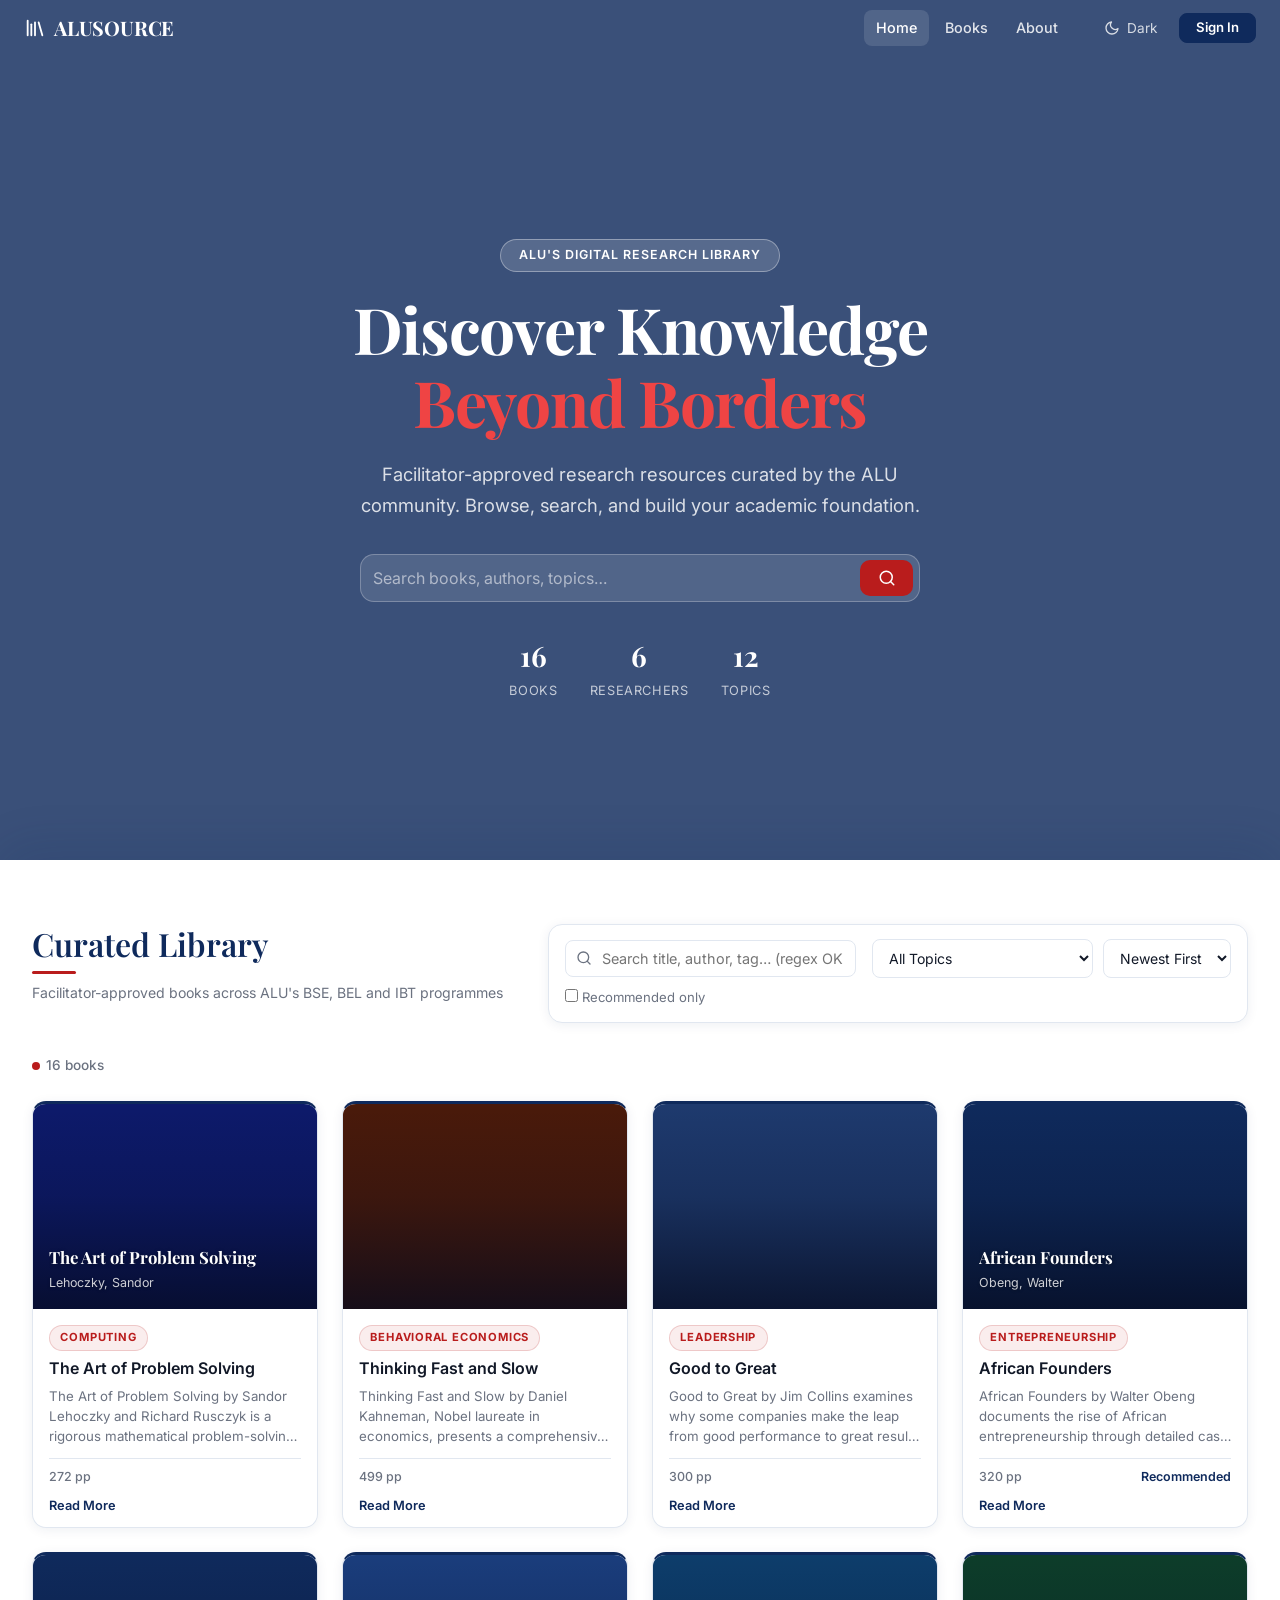
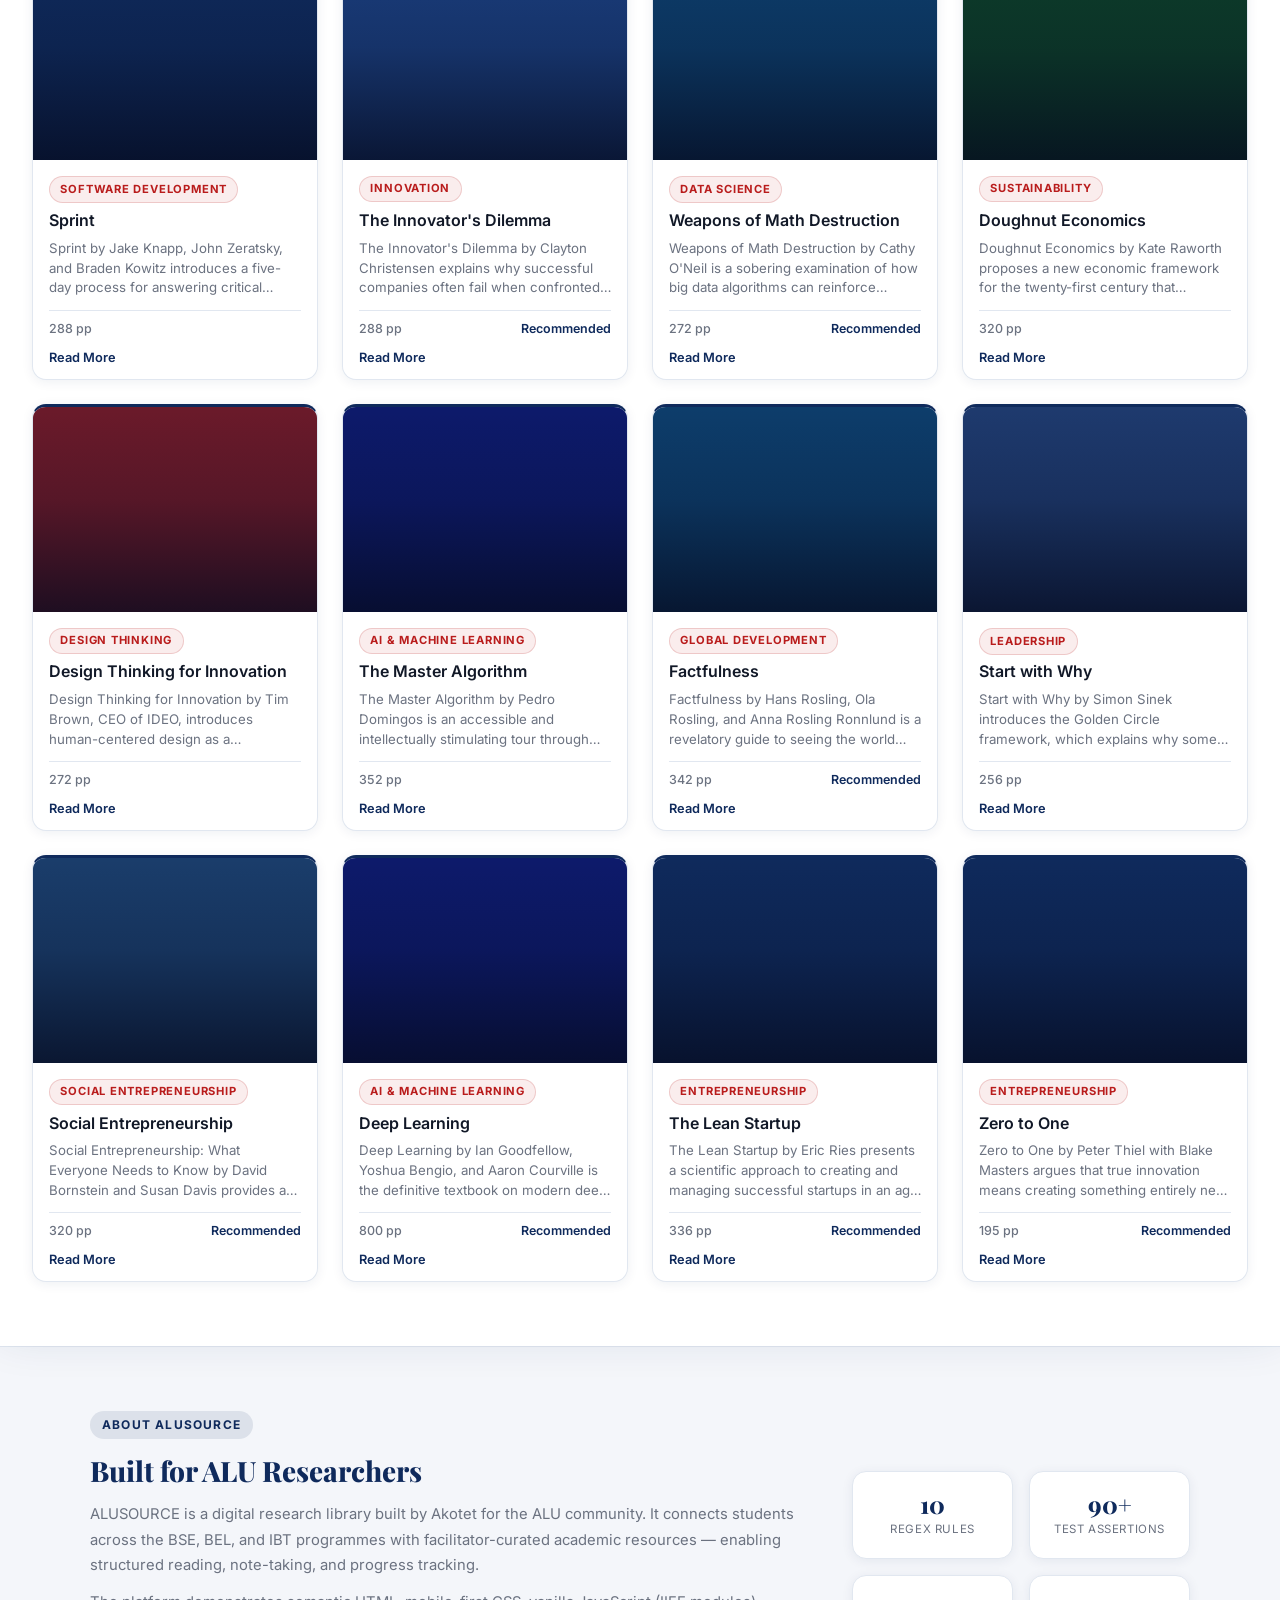
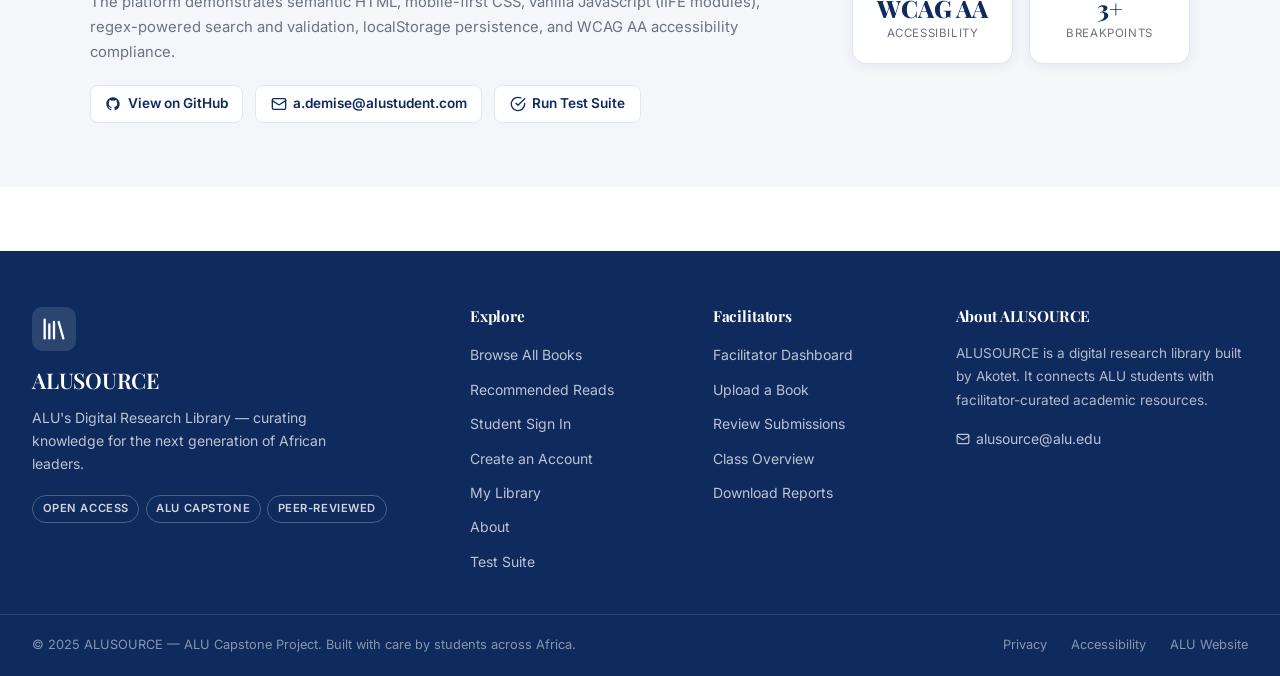
==== commit 434f839e: "Resolving nthe responsiveness" ====
--- a/index.html
+++ b/index.html
@@ -110,9 +110,9 @@
             <input type="text" id="pub-search" class="search-input"
                    placeholder="Search title, author, tag… (regex OK)"
                    autocomplete="off" />
-            <!-- <div class="search-options">
+            <div class="search-options">
               <span class="search-hint" id="pub-search-hint" aria-live="polite"></span>
-            </div> -->
+            </div>
           </div>
 
           <label for="pub-tag" class="sr-only">Filter by topic</label>
--- a/styles/main.css
+++ b/styles/main.css
@@ -610,6 +610,17 @@
   border-color: var(--primary);
   box-shadow: 0 0 0 3px rgba(15,42,92,.12);
 }
+.search-options {
+  display: flex;
+  align-items: center;
+  flex-shrink: 0;
+  margin-left: .4rem;
+}
+.search-hint {
+  font-size: .72rem;
+  white-space: nowrap;
+  color: var(--text-muted);
+}
 .filter-select {
   padding: .55rem .75rem;
   border: 1.5px solid var(--border);
@@ -4204,6 +4215,123 @@
 /* ═══════════════════════════════════════════════════════════
    REDUCED MOTION
    ═══════════════════════════════════════════════════════════ */
+/* ═══════════════════════════════════════════════════════════
+   SMALL-SCREEN RESPONSIVE POLISH
+   ═══════════════════════════════════════════════════════════ */
+
+/* ── Search hint: wrap below input on narrow viewports ─────── */
+@media (max-width: 640px) {
+  .search-wrap { flex-wrap: wrap; }
+  .search-options {
+    width: 100%;
+    margin-left: 0;
+    padding-left: 2.4rem;
+  }
+  .search-hint { white-space: normal; }
+}
+
+/* ── Hero: tighten on small phones ─────────────────────────── */
+@media (max-width: 480px) {
+  .hero__badge { font-size: .72rem; padding: .28rem .8rem; }
+  .hero__stats { gap: 1.25rem; }
+}
+@media (max-width: 360px) {
+  .hero { padding: calc(var(--topbar-h) + 1.25rem) .75rem 2rem; }
+  .hero__stats { gap: .875rem; }
+  .hero__stat strong { font-size: 1.35rem; }
+  .hero__stat span { font-size: .72rem; }
+}
+
+/* ── About section links: full-width on tiny phones ─────────── */
+@media (max-width: 400px) {
+  .about-section__links { flex-direction: column; }
+  .about-link { width: 100%; justify-content: center; }
+}
+
+/* ── Footer bottom bar: stack on small phones ───────────────── */
+@media (max-width: 480px) {
+  .site-footer__bottom {
+    flex-direction: column;
+    align-items: flex-start;
+    gap: .5rem;
+    padding: 1rem 1.25rem;
+  }
+  .site-footer__bottom-links { gap: 1rem; }
+}
+
+/* ── Page-header action buttons: 2-per-row at 400px ─────────── */
+@media (max-width: 400px) {
+  .page-header__actions .btn {
+    flex: 1 1 calc(50% - .25rem);
+  }
+}
+
+/* ── Approvals tabs: equal-width at 360px ───────────────────── */
+@media (max-width: 360px) {
+  .approvals-tab {
+    flex: 1;
+    justify-content: center;
+    font-size: .72rem;
+    padding: .4rem .35rem;
+  }
+}
+
+/* ── Stat cards: single column at 360px ─────────────────────── */
+@media (max-width: 360px) {
+  .stats-grid { grid-template-columns: 1fr; gap: .65rem; }
+  .stat-card { padding: .8rem .9rem; gap: .6rem; }
+}
+
+/* ── Chart / shelf sections: tighter padding at 360px ──────── */
+@media (max-width: 360px) {
+  .chart-section,
+  .shelf-section,
+  .notes-preview-section {
+    padding: 1rem .875rem 1.25rem;
+  }
+}
+
+/* ── Auth card: break long email addresses ──────────────────── */
+@media (max-width: 400px) {
+  .auth-card code { word-break: break-all; font-size: .68rem; }
+  .auth-card { padding: 1.1rem; }
+}
+
+/* ── Nav: hide sign-in label text at 360px, keep icon ──────── */
+@media (max-width: 360px) {
+  .site-nav__cta .btn--sm {
+    padding: .35rem .6rem;
+    font-size: .78rem;
+  }
+}
+
+/* ── Catalog section: tighten on 360px ─────────────────────── */
+@media (max-width: 360px) {
+  .catalog-section { padding: 1.75rem .75rem; }
+  .catalog-controls { gap: 1rem; margin-bottom: 1.25rem; }
+  .about-section { padding: 2rem .875rem; }
+}
+
+/* ── Toast: full-width on tiny phones ──────────────────────── */
+@media (max-width: 400px) {
+  .toast {
+    right: .75rem;
+    left: .75rem;
+    max-width: none;
+    bottom: .75rem;
+  }
+}
+
+/* ── Settings card: tighter padding at 360px ───────────────── */
+@media (max-width: 360px) {
+  .settings-card { padding: 1rem .875rem; }
+}
+
+/* ── Filter bar toggle label: allow text wrap at 360px ─────── */
+@media (max-width: 360px) {
+  .filter-bar .toggle-label { white-space: normal !important; }
+}
+
 @media (prefers-reduced-motion: reduce) {
   *, *::before, *::after {
     animation-duration: 0.01ms !important;
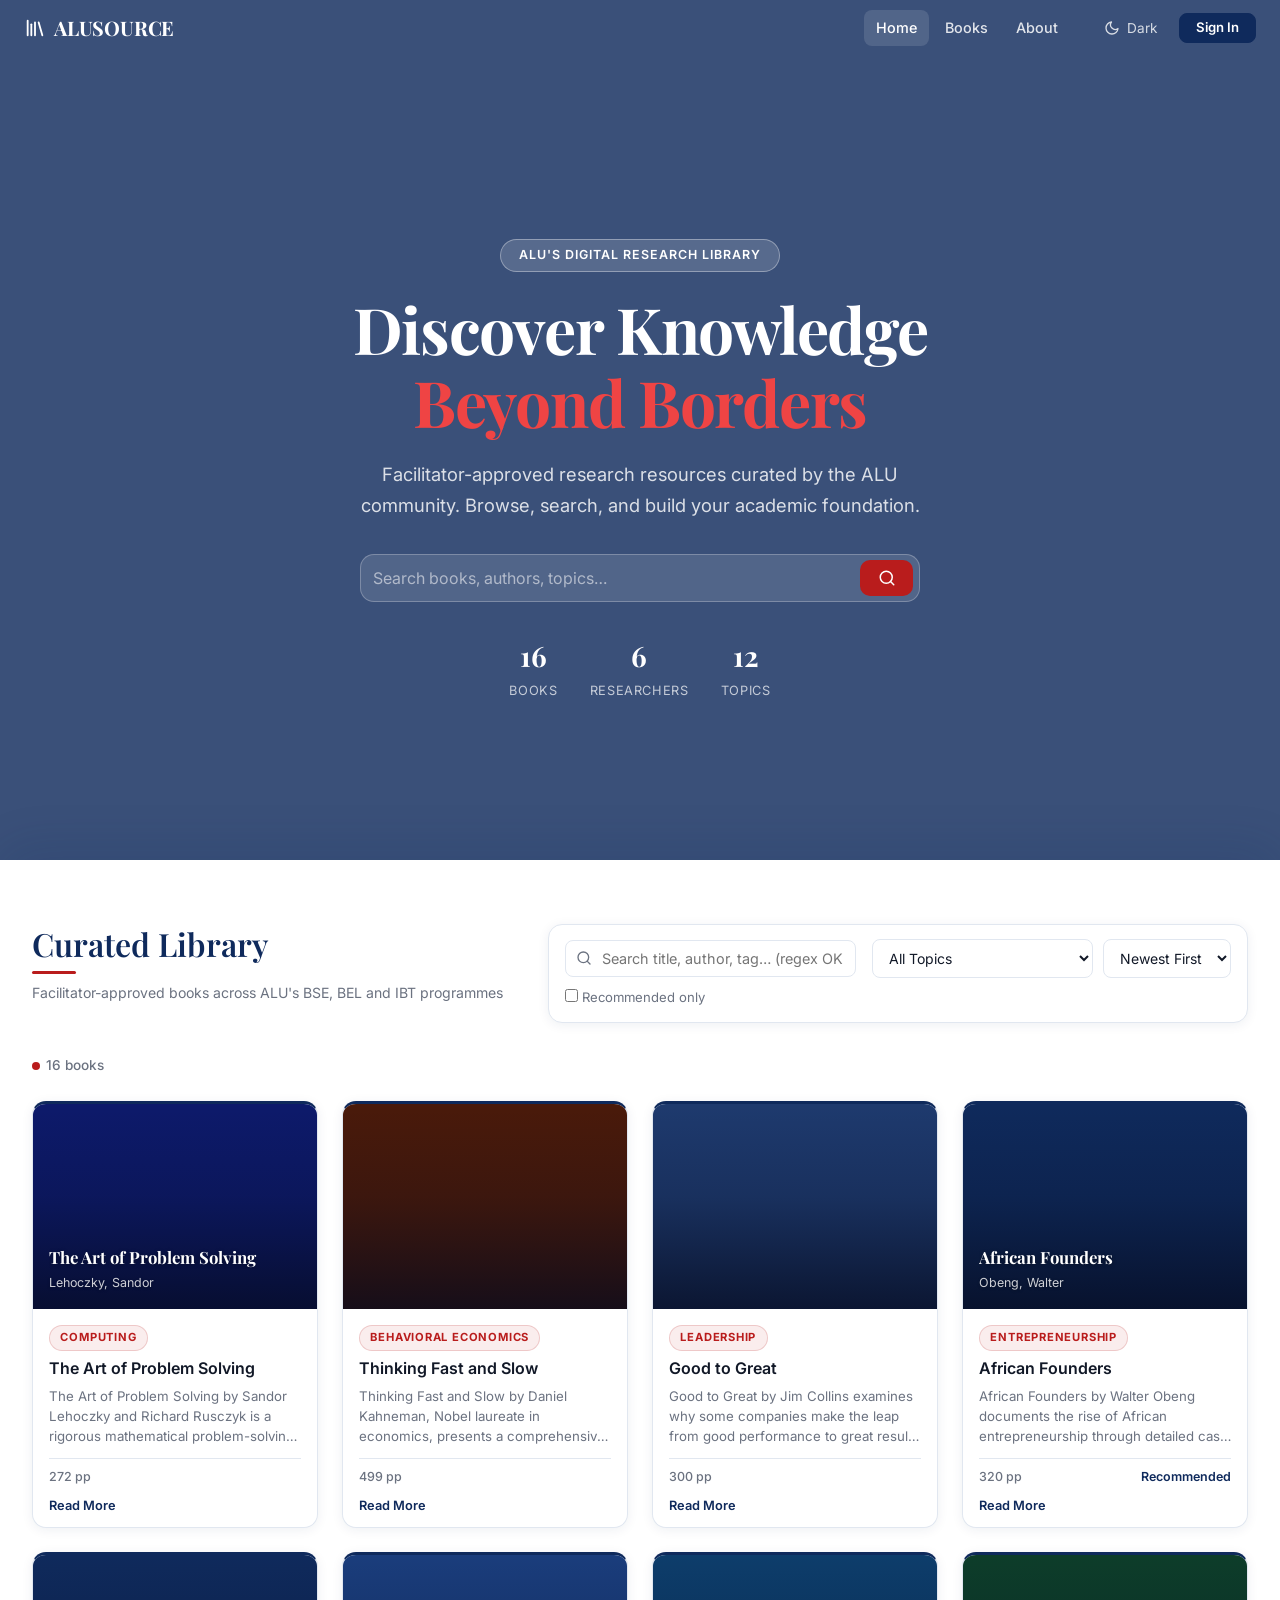
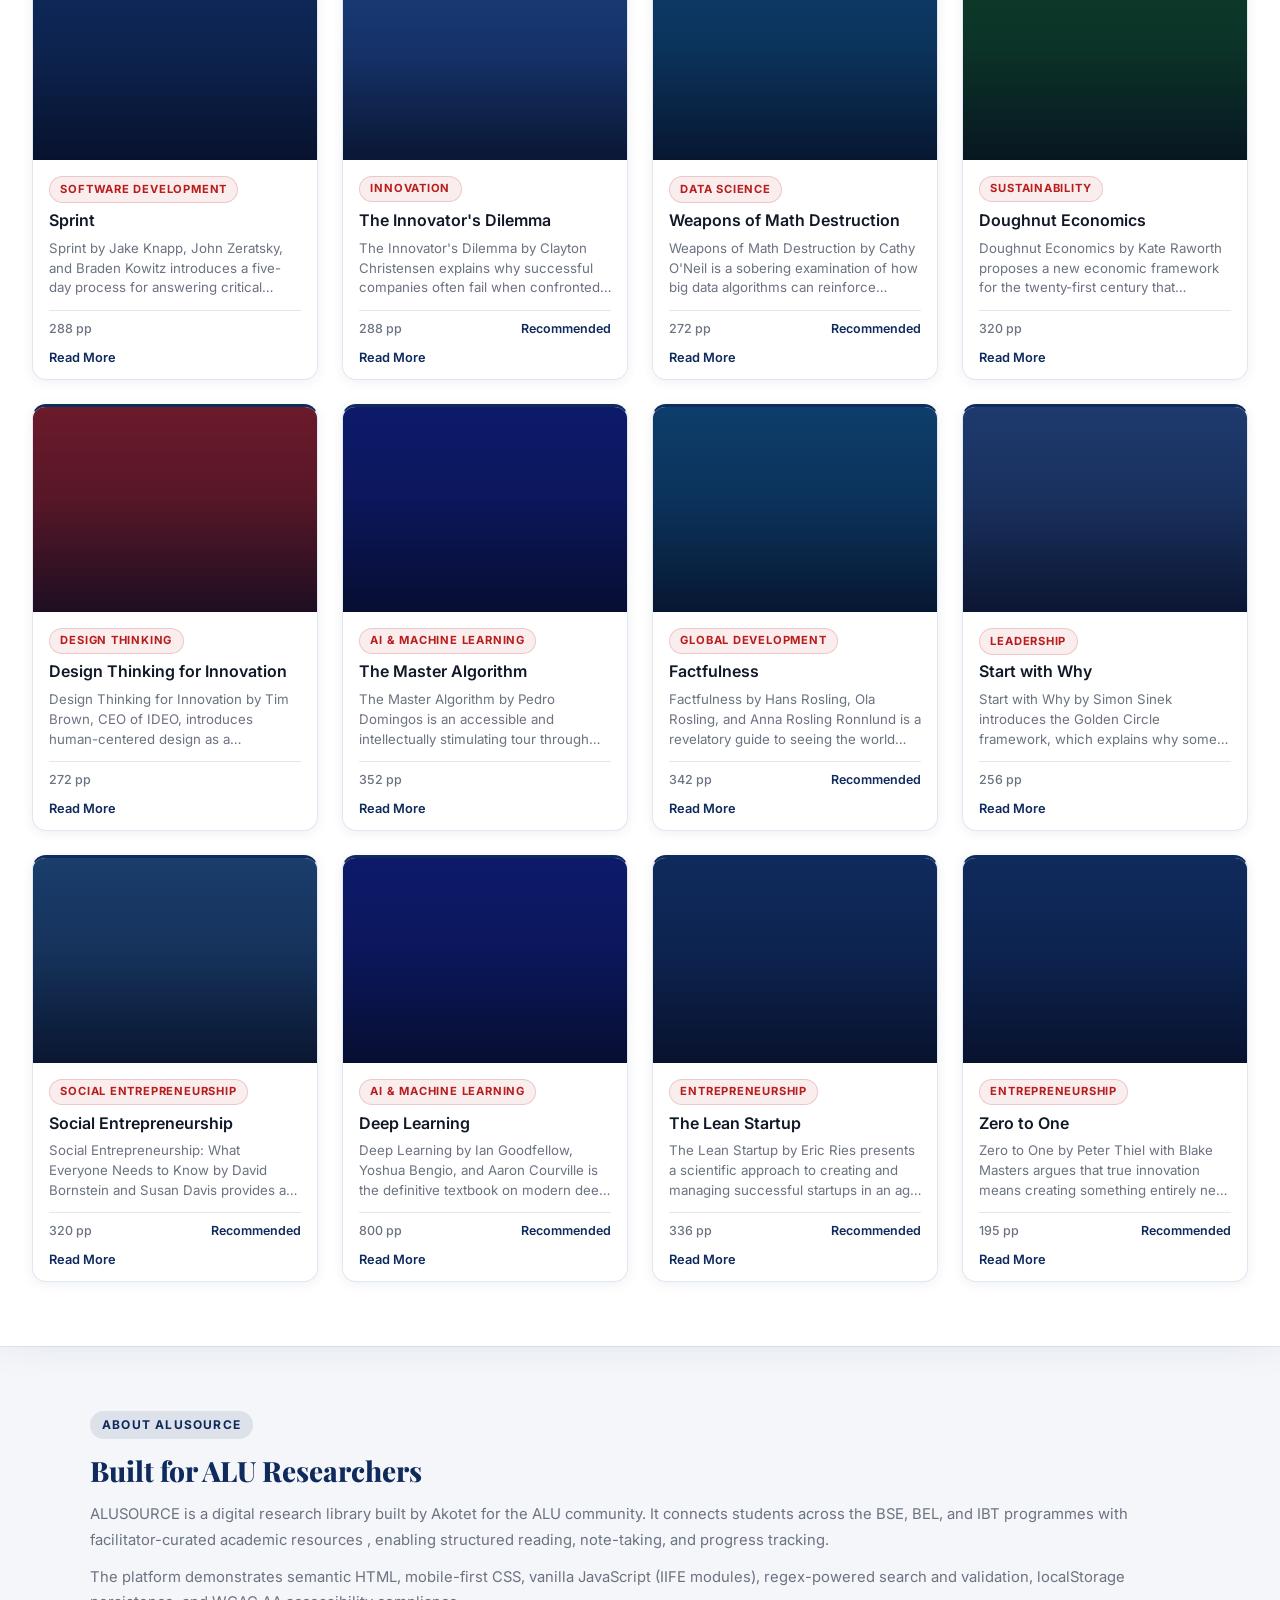
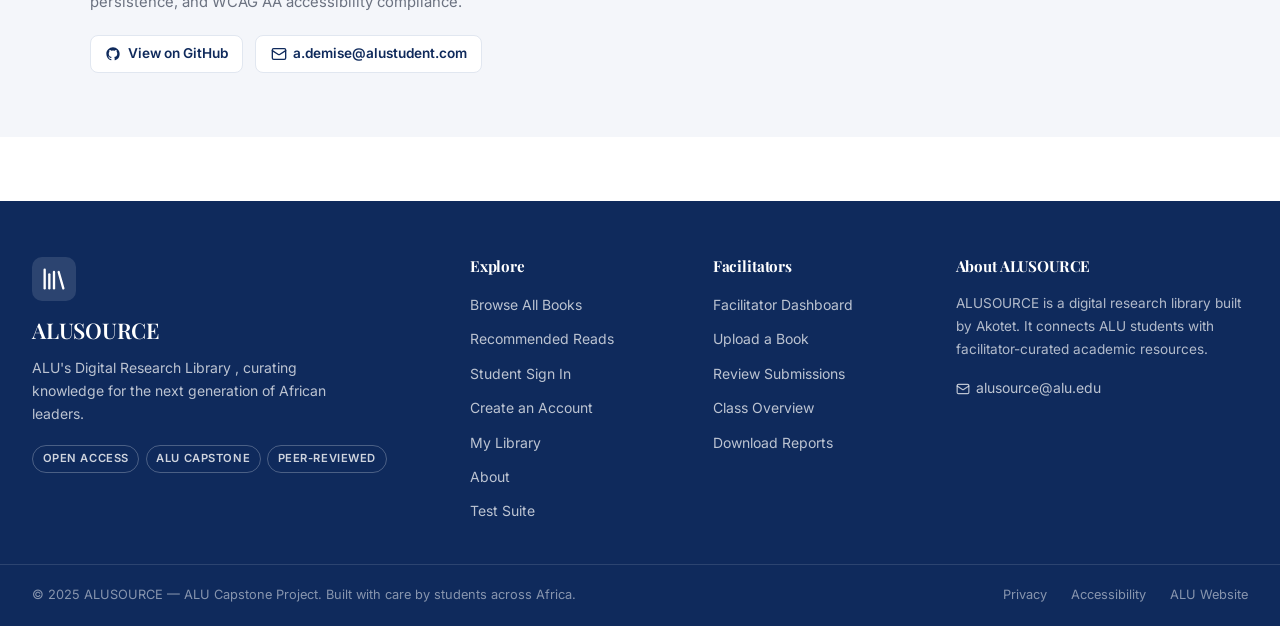
==== commit cd3d8489: "Changes" ====
--- a/index.html
+++ b/index.html
@@ -3,7 +3,7 @@
 <head>
   <meta charset="UTF-8" />
   <meta name="viewport" content="width=device-width, initial-scale=1.0" />
-  <title>ALUSOURCE — ALU's Digital Research Library</title>
+  <title>ALUSOURCE  ,  ALU's Digital Research Library</title>
   <meta name="description" content="Explore peer-reviewed and facilitator-approved research resources curated by ALU students." />
   <script>(function(){var t=localStorage.getItem('alu:theme')||'light';document.documentElement.setAttribute('data-theme',t);})()</script>
   <link rel="preconnect" href="https://fonts.googleapis.com" />
@@ -82,9 +82,9 @@
         </button>
       </div>
       <div class="hero__stats" aria-live="polite">
-        <div class="hero__stat"><strong id="hero-stat-books">—</strong><span>Books</span></div>
-        <div class="hero__stat"><strong id="hero-stat-students">—</strong><span>Researchers</span></div>
-        <div class="hero__stat"><strong id="hero-stat-tags">—</strong><span>Topics</span></div>
+        <div class="hero__stat"><strong id="hero-stat-books"> , </strong><span>Books</span></div>
+        <div class="hero__stat"><strong id="hero-stat-students"> , </strong><span>Researchers</span></div>
+        <div class="hero__stat"><strong id="hero-stat-tags"> , </strong><span>Topics</span></div>
       </div>
     </div>
   </section>
@@ -158,7 +158,7 @@
         <p>
           ALUSOURCE is a digital research library built by Akotet for the ALU community.
           It connects students across the BSE, BEL, and IBT programmes with
-          facilitator-curated academic resources — enabling structured reading,
+          facilitator-curated academic resources  ,  enabling structured reading,
           note-taking, and progress tracking.
         </p>
         <p>
@@ -167,7 +167,7 @@
           and WCAG AA accessibility compliance.
         </p>
         <div class="about-section__links">
-          <a href="https://github.com/akotet27/Summative-1" target="_blank" rel="noopener noreferrer" class="about-link">
+          <a href="https://github.com/akotet27/Summative1-ALU-Digital-Research-Library.git" target="_blank" rel="noopener noreferrer" class="about-link">
             <svg width="16" height="16" viewBox="0 0 24 24" fill="currentColor" aria-hidden="true">
               <path d="M12 2C6.477 2 2 6.484 2 12.017c0 4.425 2.865 8.18 6.839 9.504.5.092.682-.217.682-.483 0-.237-.008-.868-.013-1.703-2.782.605-3.369-1.343-3.369-1.343-.454-1.158-1.11-1.466-1.11-1.466-.908-.62.069-.608.069-.608 1.003.07 1.531 1.032 1.531 1.032.892 1.53 2.341 1.088 2.91.832.092-.647.35-1.088.636-1.338-2.22-.253-4.555-1.113-4.555-4.951 0-1.093.39-1.988 1.029-2.688-.103-.253-.446-1.272.098-2.65 0 0 .84-.27 2.75 1.026A9.564 9.564 0 0 1 12 6.844a9.59 9.59 0 0 1 2.504.337c1.909-1.296 2.747-1.027 2.747-1.027.546 1.379.202 2.398.1 2.651.64.7 1.028 1.595 1.028 2.688 0 3.848-2.339 4.695-4.566 4.943.359.309.678.92.678 1.855 0 1.338-.012 2.419-.012 2.747 0 .268.18.58.688.482A10.02 10.02 0 0 0 22 12.017C22 6.484 17.522 2 12 2z"/>
             </svg>
@@ -181,31 +181,6 @@
             </svg>
             a.demise@alustudent.com
           </a>
-          <a href="tests.html" class="about-link">
-            <svg width="16" height="16" viewBox="0 0 24 24" fill="none" stroke="currentColor"
-                 stroke-width="2" stroke-linecap="round" stroke-linejoin="round" aria-hidden="true">
-              <path d="M22 11.08V12a10 10 0 1 1-5.93-9.14"/><path d="m9 11 3 3L22 4"/>
-            </svg>
-            Run Test Suite
-          </a>
-        </div>
-      </div>
-      <div class="about-section__stats" aria-label="Project statistics">
-        <div class="about-stat">
-          <span class="about-stat__value">10</span>
-          <span class="about-stat__label">Regex Rules</span>
-        </div>
-        <div class="about-stat">
-          <span class="about-stat__value">90+</span>
-          <span class="about-stat__label">Test Assertions</span>
-        </div>
-        <div class="about-stat">
-          <span class="about-stat__value">WCAG AA</span>
-          <span class="about-stat__label">Accessibility</span>
-        </div>
-        <div class="about-stat">
-          <span class="about-stat__value">3+</span>
-          <span class="about-stat__label">Breakpoints</span>
         </div>
       </div>
     </div>
@@ -225,7 +200,7 @@
         </div>
         <strong class="site-footer__name" id="footer-brand-name">ALUSOURCE</strong>
         <p class="site-footer__tagline">
-          ALU's Digital Research Library — curating knowledge for the next generation of African leaders.
+          ALU's Digital Research Library  ,  curating knowledge for the next generation of African leaders.
         </p>
         <div class="site-footer__badges">
           <span class="footer-badge">Open Access</span>
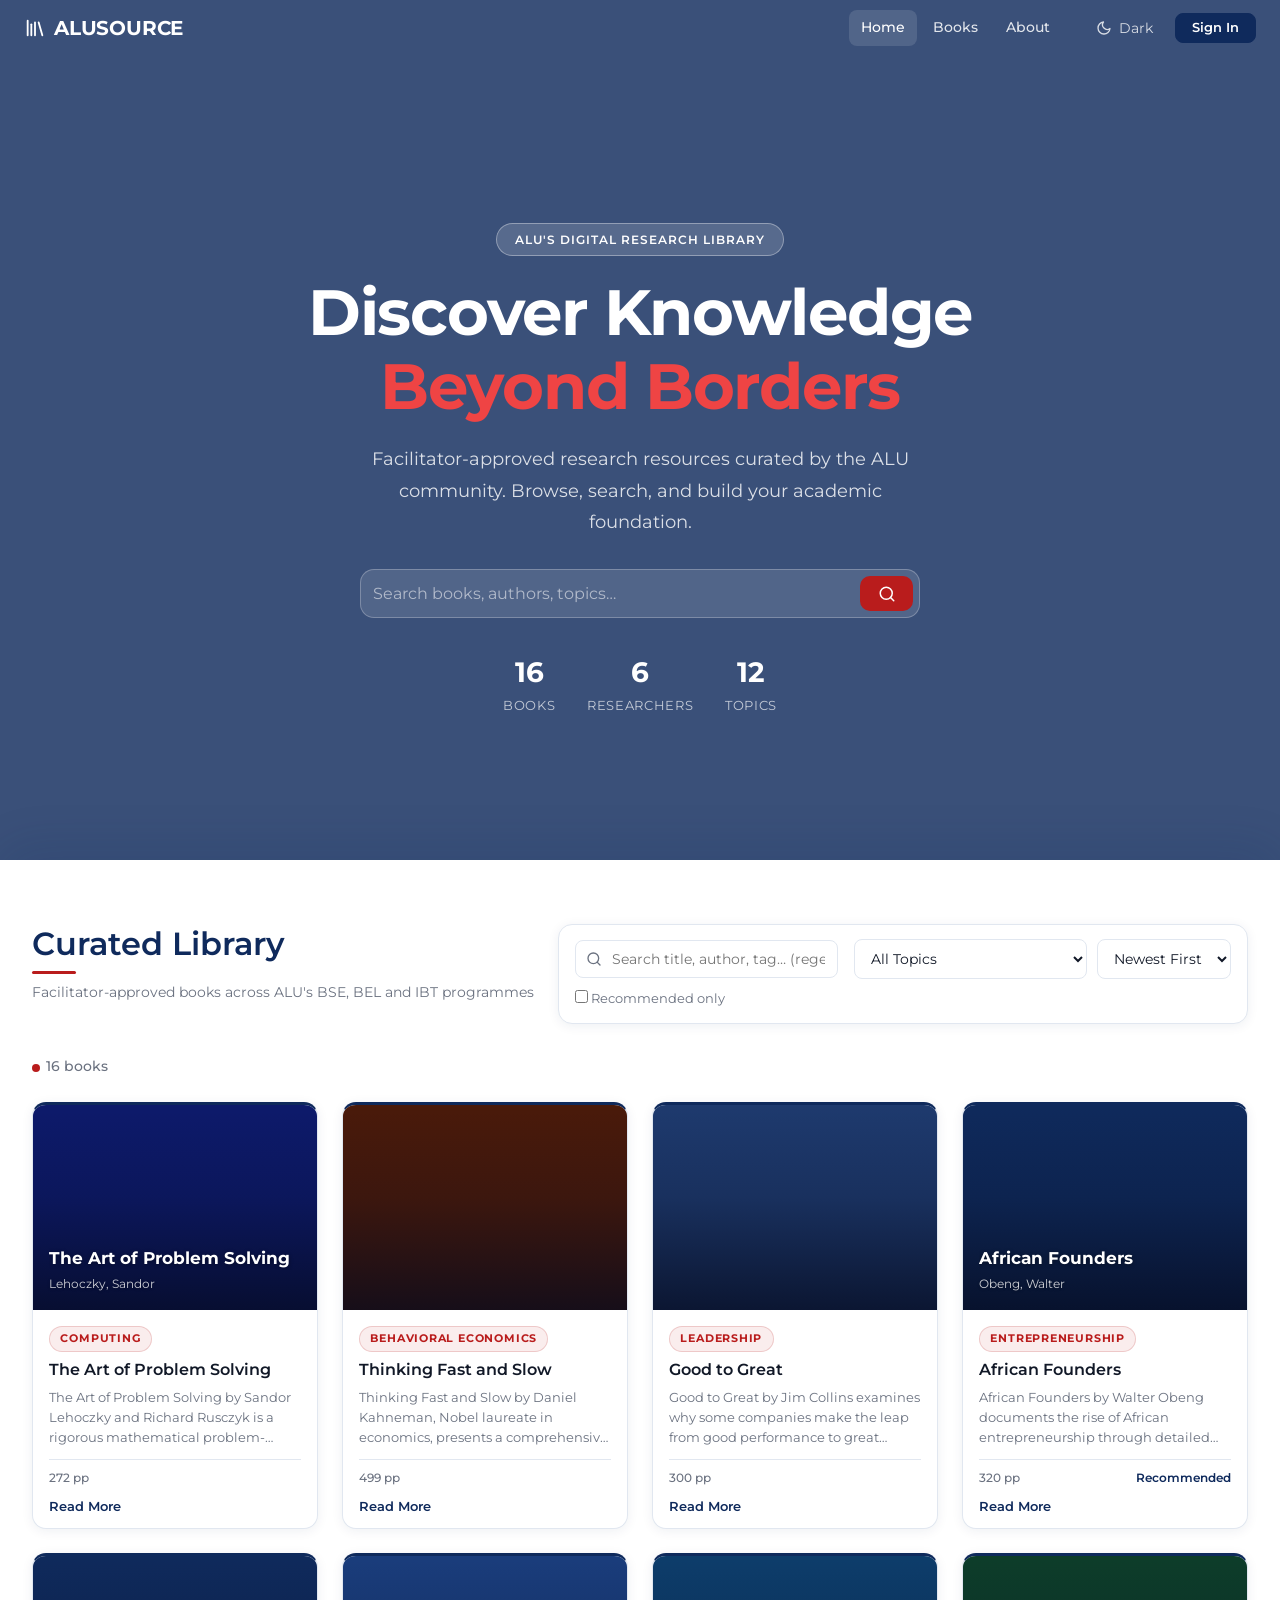
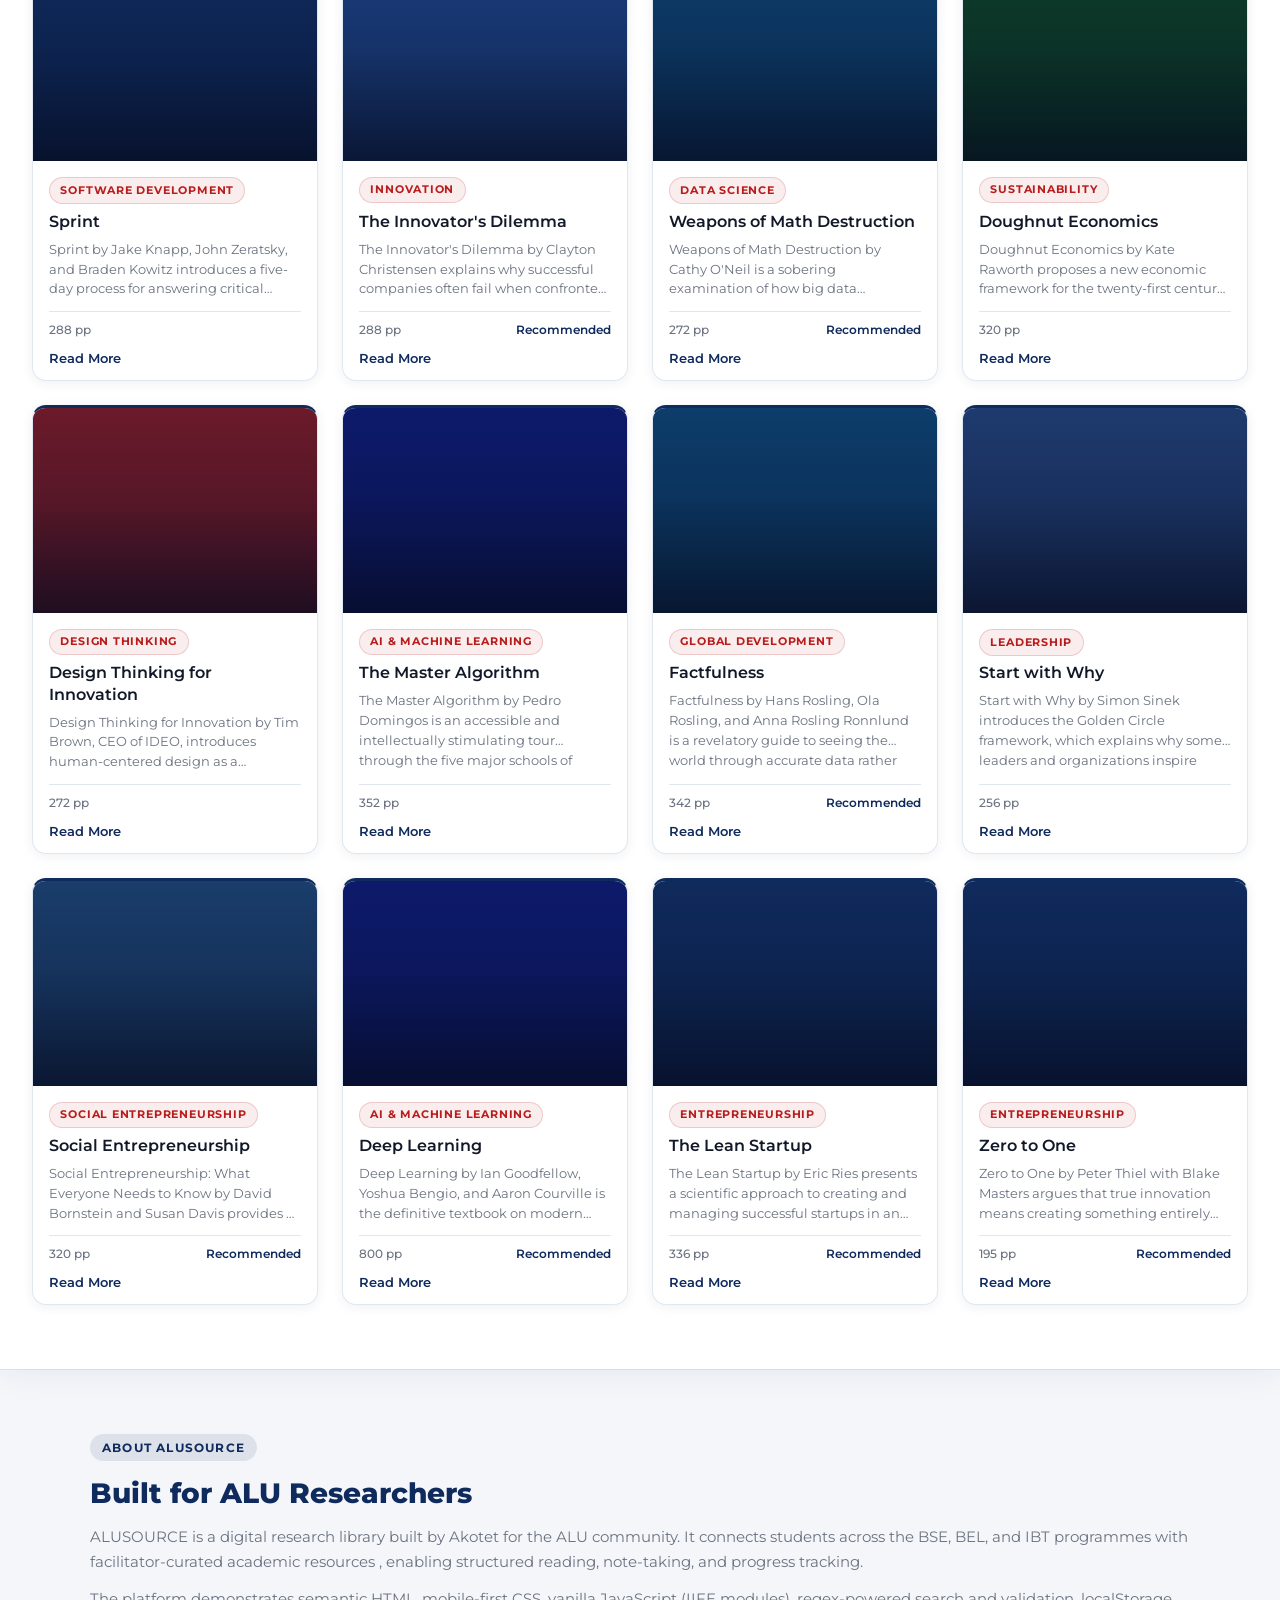
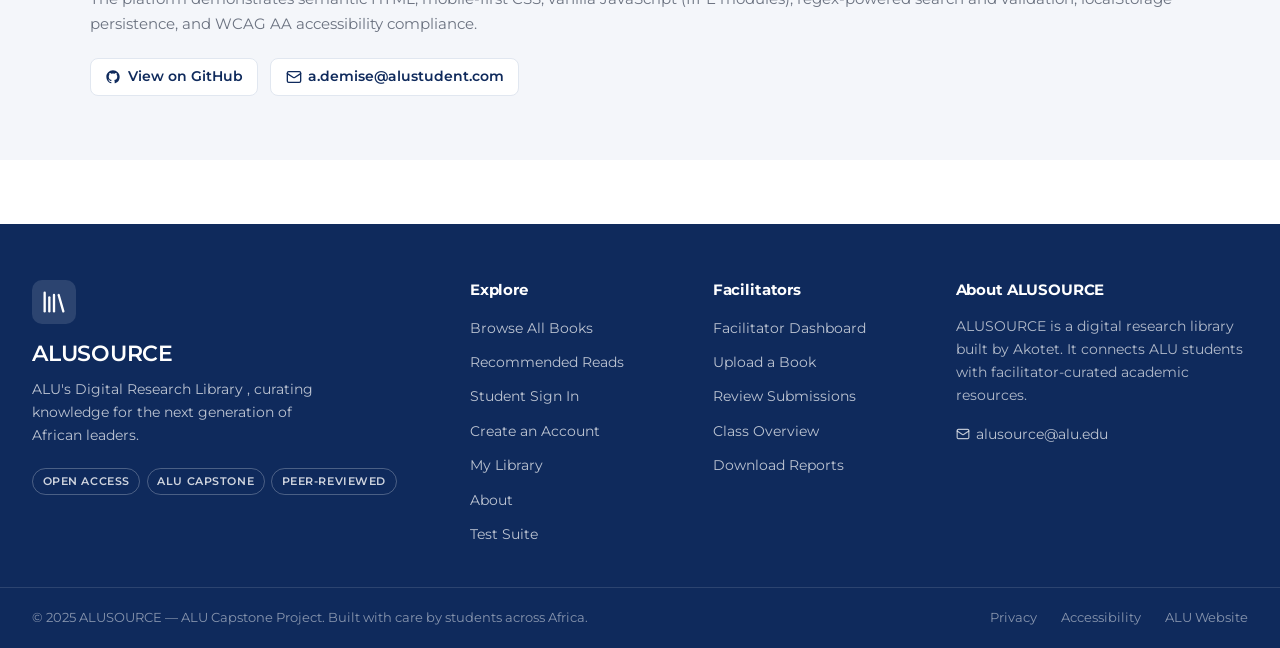
==== commit 1ef5e49a: "Changing the font and editing the README file" ====
--- a/index.html
+++ b/index.html
@@ -8,7 +8,7 @@
   <script>(function(){var t=localStorage.getItem('alu:theme')||'light';document.documentElement.setAttribute('data-theme',t);})()</script>
   <link rel="preconnect" href="https://fonts.googleapis.com" />
   <link rel="preconnect" href="https://fonts.gstatic.com" crossorigin />
-  <link href="https://fonts.googleapis.com/css2?family=Inter:wght@400;500;600;700;800&family=Playfair+Display:wght@700;800&display=swap" rel="stylesheet" />
+  <link href="https://fonts.googleapis.com/css2?family=Montserrat:wght@400;500;600;700;800&display=swap" rel="stylesheet" />
   <link rel="stylesheet" href="styles/main.css" />
 </head>
 <body>
@@ -17,6 +17,7 @@
   <div role="status" aria-live="polite" aria-atomic="true" class="sr-only" id="live-polite"></div>
 
   <!-- ── Navigation ─────────────────────────────────────────── -->
+  <header class="site-header" role="banner">
   <nav class="site-nav site-nav--transparent" id="site-nav" aria-label="Main navigation">
     <a href="index.html" class="site-nav__logo" aria-label="ALUSOURCE home">
       <svg width="22" height="22" viewBox="0 0 24 24" fill="none" stroke="currentColor"
@@ -55,6 +56,7 @@
       <span></span><span></span><span></span>
     </button>
   </nav>
+  </header>
 
   <!-- ── Hero ────────────────────────────────────────────────── -->
   <section class="hero"
--- a/styles/main.css
+++ b/styles/main.css
@@ -2,7 +2,7 @@
    ALUSOURCE — ALU's Digital Research Library
    Primary: #0F2A5C (Navy Blue)  Accent: #B91C1C (Dark Red)
    Background: #FFFFFF (White)
-   Fonts: Playfair Display + Inter (Google Fonts)
+   Fonts: Montserrat (Google Fonts)
    Mobile-first | WCAG AA | IIFE JS pattern
    ============================================================ */
 
@@ -37,8 +37,8 @@
   --radius-lg:     14px;
   --radius-xl:     20px;
   --t:             200ms ease;
-  --font-sans:     'Inter', system-ui, -apple-system, sans-serif;
-  --font-serif:    'Playfair Display', Georgia, serif;
+  --font-sans:     'Montserrat', system-ui, -apple-system, sans-serif;
+  --font-serif:    'Montserrat', Georgia, serif;
   --font-mono:     'JetBrains Mono', 'Courier New', monospace;
   --sidebar-w:     260px;
   --topbar-h:      56px;
